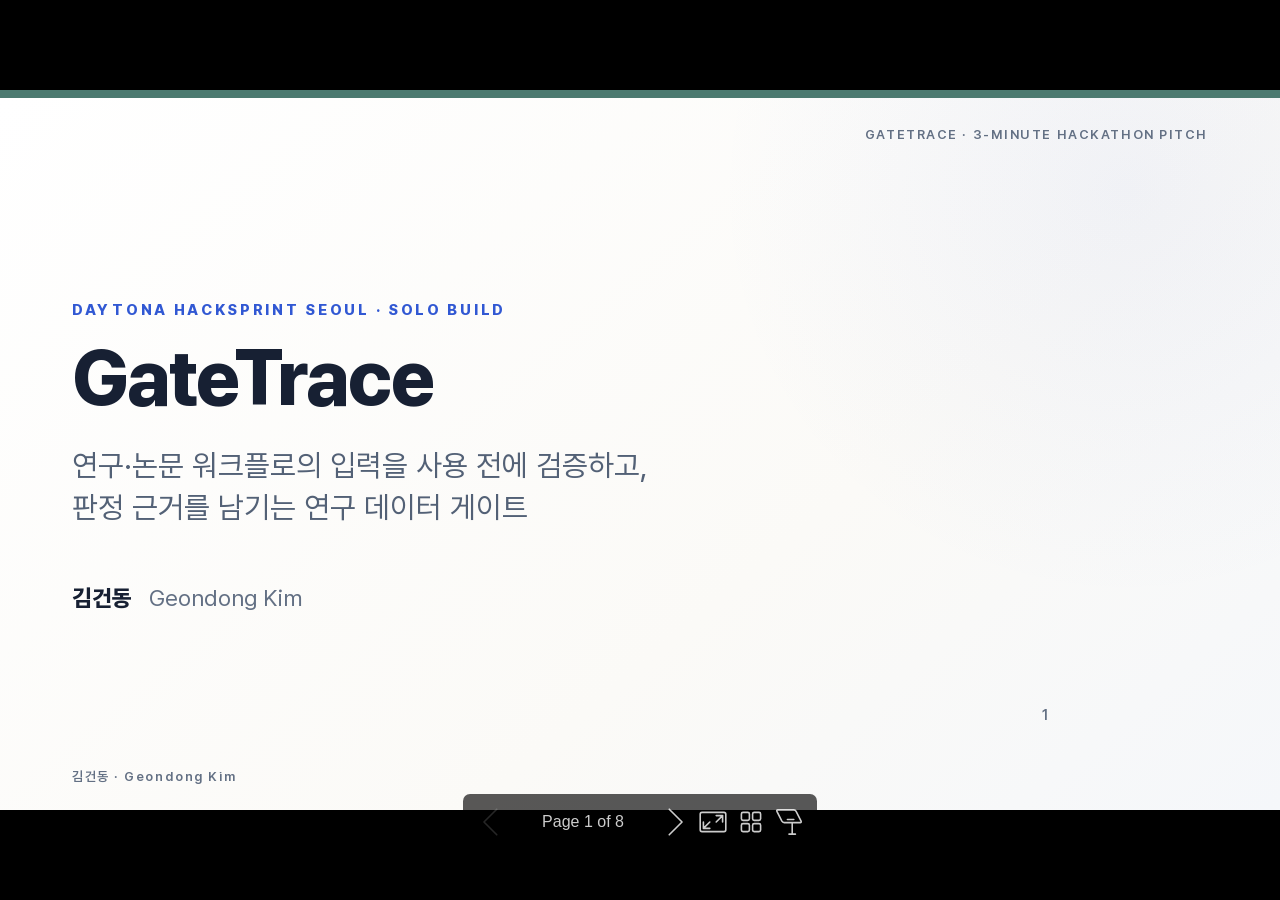
==== presentation/output/GateTrace_3min_Pitch.html @ 2973f939 "feat: finalize GateTrace demo and production deployment" ====
<!DOCTYPE html><html lang="C"><head><title>GateTrace · 3-Minute Hackathon Pitch</title><meta property="og:title" content="GateTrace · 3-Minute Hackathon Pitch"><meta name="description" content="연구·논문 개발에 사용할 입력과 데이터의 검증 근거를 추적하며, 센서 CSV 구현 사례를 시연하는 GateTrace 해커톤 발표 자료"><meta property="og:description" content="연구·논문 개발에 사용할 입력과 데이터의 검증 근거를 추적하며, 센서 CSV 구현 사례를 시연하는 GateTrace 해커톤 발표 자료"><meta charset="UTF-8"><meta name="viewport" content="width=device-width,height=device-height,initial-scale=1.0"><meta name="apple-mobile-web-app-capable" content="yes"><meta http-equiv="X-UA-Compatible" content="ie=edge"><meta property="og:type" content="website"><meta name="twitter:card" content="summary"><style>@media screen{body[data-bespoke-view=""] .bespoke-marp-parent>.bespoke-marp-osc>button,body[data-bespoke-view=next] .bespoke-marp-parent>.bespoke-marp-osc>button,body[data-bespoke-view=overview] button.bespoke-marp-overview-close,body[data-bespoke-view=presenter] .bespoke-marp-presenter-container .bespoke-marp-presenter-info-container .bespoke-marp-presenter-info-page-area .bespoke-marp-presenter-info-page,body[data-bespoke-view=presenter] .bespoke-marp-presenter-container .bespoke-marp-presenter-info-container button,body[data-bespoke-view=presenter] .bespoke-marp-presenter-container .bespoke-marp-presenter-note-container button{appearance:none;background-color:initial;border:0;color:inherit;cursor:pointer;font-size:inherit;opacity:.8;outline:none;padding:0;transition:opacity .2s linear;-webkit-tap-highlight-color:transparent}body[data-bespoke-view=""] .bespoke-marp-parent>.bespoke-marp-osc>button:disabled,body[data-bespoke-view=next] .bespoke-marp-parent>.bespoke-marp-osc>button:disabled,body[data-bespoke-view=overview] button.bespoke-marp-overview-close:disabled,body[data-bespoke-view=presenter] .bespoke-marp-presenter-container .bespoke-marp-presenter-info-container .bespoke-marp-presenter-info-page-area .bespoke-marp-presenter-info-page:disabled,body[data-bespoke-view=presenter] .bespoke-marp-presenter-container .bespoke-marp-presenter-info-container button:disabled,body[data-bespoke-view=presenter] .bespoke-marp-presenter-container .bespoke-marp-presenter-note-container button:disabled{cursor:not-allowed;opacity:.15!important}body[data-bespoke-view=""] .bespoke-marp-parent>.bespoke-marp-osc>button:hover,body[data-bespoke-view=next] .bespoke-marp-parent>.bespoke-marp-osc>button:hover,body[data-bespoke-view=overview] button.bespoke-marp-overview-close:hover,body[data-bespoke-view=presenter] .bespoke-marp-presenter-container .bespoke-marp-presenter-info-container .bespoke-marp-presenter-info-page-area .bespoke-marp-presenter-info-page:hover,body[data-bespoke-view=presenter] .bespoke-marp-presenter-container .bespoke-marp-presenter-info-container button:hover,body[data-bespoke-view=presenter] .bespoke-marp-presenter-container .bespoke-marp-presenter-note-container button:hover{opacity:1}body[data-bespoke-view=""] .bespoke-marp-parent>.bespoke-marp-osc>button:hover:active,body[data-bespoke-view=next] .bespoke-marp-parent>.bespoke-marp-osc>button:hover:active,body[data-bespoke-view=overview] button.bespoke-marp-overview-close:hover:active,body[data-bespoke-view=presenter] .bespoke-marp-presenter-container .bespoke-marp-presenter-info-container .bespoke-marp-presenter-info-page-area .bespoke-marp-presenter-info-page:hover:active,body[data-bespoke-view=presenter] .bespoke-marp-presenter-container .bespoke-marp-presenter-info-container button:hover:active,body[data-bespoke-view=presenter] .bespoke-marp-presenter-container .bespoke-marp-presenter-note-container button:hover:active{opacity:.6}body[data-bespoke-view=""] .bespoke-marp-parent>.bespoke-marp-osc>button:hover:not(:disabled),body[data-bespoke-view=next] .bespoke-marp-parent>.bespoke-marp-osc>button:hover:not(:disabled),body[data-bespoke-view=overview] button.bespoke-marp-overview-close:hover:not(:disabled),body[data-bespoke-view=presenter] .bespoke-marp-presenter-container .bespoke-marp-presenter-info-container .bespoke-marp-presenter-info-page-area .bespoke-marp-presenter-info-page:hover:not(:disabled),body[data-bespoke-view=presenter] .bespoke-marp-presenter-container .bespoke-marp-presenter-info-container button:hover:not(:disabled),body[data-bespoke-view=presenter] .bespoke-marp-presenter-container .bespoke-marp-presenter-note-container button:hover:not(:disabled){transition:none}body[data-bespoke-view=""] .bespoke-marp-parent>.bespoke-marp-osc>button[data-bespoke-marp-osc=prev],body[data-bespoke-view=next] .bespoke-marp-parent>.bespoke-marp-osc>button[data-bespoke-marp-osc=prev],body[data-bespoke-view=presenter] .bespoke-marp-presenter-container .bespoke-marp-presenter-info-container button.bespoke-marp-presenter-info-page-prev{background:#0000 url("[data-uri]") no-repeat 50%;background-size:contain;overflow:hidden;text-indent:100%;white-space:nowrap}body[data-bespoke-view=""] .bespoke-marp-parent>.bespoke-marp-osc>button[data-bespoke-marp-osc=next],body[data-bespoke-view=next] .bespoke-marp-parent>.bespoke-marp-osc>button[data-bespoke-marp-osc=next],body[data-bespoke-view=presenter] .bespoke-marp-presenter-container .bespoke-marp-presenter-info-container button.bespoke-marp-presenter-info-page-next{background:#0000 url("[data-uri]") no-repeat 50%;background-size:contain;overflow:hidden;text-indent:100%;white-space:nowrap}:is(body[data-bespoke-view=""],body[data-bespoke-view=next]) .bespoke-marp-parent>.bespoke-marp-osc>button[data-bespoke-marp-osc=fullscreen]{background:#0000 url("[data-uri]") no-repeat 50%;background-size:contain;overflow:hidden;text-indent:100%;white-space:nowrap}:is(body[data-bespoke-view=""],body[data-bespoke-view=next]) .bespoke-marp-parent>.bespoke-marp-osc>button.exit[data-bespoke-marp-osc=fullscreen]{background-image:url("[data-uri]")}:is(body[data-bespoke-view=""],body[data-bespoke-view=next]) .bespoke-marp-parent>.bespoke-marp-osc>button[data-bespoke-marp-osc=presenter]{background:#0000 url("[data-uri]") no-repeat 50%;background-size:contain;overflow:hidden;text-indent:100%;white-space:nowrap}body[data-bespoke-view=overview] button.bespoke-marp-overview-close,body[data-bespoke-view=presenter] .bespoke-marp-presenter-container .bespoke-marp-presenter-note-container button.bespoke-marp-presenter-note-bigger{background:#0000 url("[data-uri]") no-repeat 50%;background-size:contain;overflow:hidden;text-indent:100%;white-space:nowrap}body[data-bespoke-view=presenter] .bespoke-marp-presenter-container .bespoke-marp-presenter-note-container button.bespoke-marp-presenter-note-smaller{background:#0000 url("[data-uri]") no-repeat 50%;background-size:contain;overflow:hidden;text-indent:100%;white-space:nowrap}:is(body[data-bespoke-view=""],body[data-bespoke-view=next]) .bespoke-marp-parent>.bespoke-marp-osc>button[data-bespoke-marp-osc=overview]{background:#0000 url("[data-uri]") no-repeat 50%;background-size:contain;overflow:hidden;text-indent:100%;white-space:nowrap}}@keyframes __bespoke_marp_transition_reduced_outgoing__{0%{opacity:1}to{opacity:0}}@keyframes __bespoke_marp_transition_reduced_incoming__{0%{mix-blend-mode:plus-lighter;opacity:0}to{mix-blend-mode:plus-lighter;opacity:1}}.bespoke-marp-note,.bespoke-marp-osc,.bespoke-progress-parent{display:none;transition:none}@media screen{::view-transition-group(*){animation-duration:var(--marp-bespoke-transition-animation-duration,.5s);animation-timing-function:ease}::view-transition-new(*),::view-transition-old(*){animation-delay:0s;animation-direction:var(--marp-bespoke-transition-animation-direction,normal);animation-duration:var(--marp-bespoke-transition-animation-duration,.5s);animation-fill-mode:both;animation-name:var(--marp-bespoke-transition-animation-name,var(--marp-bespoke-transition-animation-name-fallback,__bespoke_marp_transition_no_animation__));mix-blend-mode:normal}::view-transition-old(*){--marp-bespoke-transition-animation-name-fallback:__bespoke_marp_transition_reduced_outgoing__;animation-timing-function:ease}::view-transition-new(*){--marp-bespoke-transition-animation-name-fallback:__bespoke_marp_transition_reduced_incoming__;animation-timing-function:ease}::view-transition-new(root),::view-transition-old(root){animation-timing-function:linear}::view-transition-new(__bespoke_marp_transition_osc__),::view-transition-old(__bespoke_marp_transition_osc__){animation-duration:0s!important;animation-name:__bespoke_marp_transition_osc__!important}::view-transition-new(__bespoke_marp_transition_osc__){opacity:0!important}.bespoke-marp-transition-warming-up::view-transition-group(*),.bespoke-marp-transition-warming-up::view-transition-new(*),.bespoke-marp-transition-warming-up::view-transition-old(*){animation-play-state:paused!important}body,html{height:100%;margin:0}body{background:#000;overflow:hidden}svg.bespoke-marp-slide{content-visibility:hidden;interactivity:inert;opacity:0;pointer-events:none;z-index:-1}svg.bespoke-marp-slide:not(.bespoke-marp-active) *{view-transition-name:none!important}svg.bespoke-marp-slide.bespoke-marp-active{content-visibility:visible;interactivity:auto;opacity:1;pointer-events:auto;z-index:0}svg.bespoke-marp-slide.bespoke-marp-active.bespoke-marp-active-ready *{animation-name:__bespoke_marp__!important}@supports not (content-visibility:hidden){svg.bespoke-marp-slide[data-bespoke-marp-load=hideable]{display:none}svg.bespoke-marp-slide[data-bespoke-marp-load=hideable].bespoke-marp-active{display:block}}}@media screen and (prefers-reduced-motion:reduce){svg.bespoke-marp-slide *{view-transition-name:none!important}}@media screen{[data-bespoke-marp-fragment=inactive]{visibility:hidden}:is(body[data-bespoke-view=""],body[data-bespoke-view=next]) .bespoke-marp-parent{inset:0;position:absolute}:is(body[data-bespoke-view=""],body[data-bespoke-view=next]) .bespoke-marp-parent>.bespoke-marp-osc{background:#000000a6;border-radius:7px;bottom:50px;color:#fff;contain:paint;display:block;font-family:Helvetica,Arial,sans-serif;font-size:16px;left:50%;line-height:0;opacity:1;padding:12px;position:absolute;touch-action:manipulation;transform:translateX(-50%);transition:opacity .2s linear;-webkit-user-select:none;user-select:none;view-transition-name:__bespoke_marp_transition_osc__;white-space:nowrap;will-change:transform;z-index:1}:is(body[data-bespoke-view=""],body[data-bespoke-view=next]) .bespoke-marp-parent>.bespoke-marp-osc>:where(*){margin-left:6px}:is(body[data-bespoke-view=""],body[data-bespoke-view=next]) .bespoke-marp-parent>.bespoke-marp-osc>:where(*):where(:first-child){margin-left:0}:is(body[data-bespoke-view=""],body[data-bespoke-view=next]) .bespoke-marp-parent>.bespoke-marp-osc>span{opacity:.8}:is(body[data-bespoke-view=""],body[data-bespoke-view=next]) .bespoke-marp-parent>.bespoke-marp-osc>span[data-bespoke-marp-osc=page]{display:inline-block;min-width:140px;text-align:center}:is(body[data-bespoke-view=""],body[data-bespoke-view=next]) .bespoke-marp-parent>.bespoke-marp-osc>button[data-bespoke-marp-osc=fullscreen],:is(body[data-bespoke-view=""],body[data-bespoke-view=next]) .bespoke-marp-parent>.bespoke-marp-osc>button[data-bespoke-marp-osc=next],:is(body[data-bespoke-view=""],body[data-bespoke-view=next]) .bespoke-marp-parent>.bespoke-marp-osc>button[data-bespoke-marp-osc=overview],:is(body[data-bespoke-view=""],body[data-bespoke-view=next]) .bespoke-marp-parent>.bespoke-marp-osc>button[data-bespoke-marp-osc=presenter],:is(body[data-bespoke-view=""],body[data-bespoke-view=next]) .bespoke-marp-parent>.bespoke-marp-osc>button[data-bespoke-marp-osc=prev]{height:32px;line-height:32px;width:32px}:is(body[data-bespoke-view=""],body[data-bespoke-view=next]) .bespoke-marp-parent.bespoke-marp-inactive{cursor:none}:is(body[data-bespoke-view=""],body[data-bespoke-view=next]) .bespoke-marp-parent.bespoke-marp-inactive>.bespoke-marp-osc{opacity:0;pointer-events:none}:is(body[data-bespoke-view=""],body[data-bespoke-view=next]) svg.bespoke-marp-slide{height:100%;left:0;position:absolute;top:0;width:100%}body[data-bespoke-view=""] .bespoke-progress-parent{background:#222;display:flex;height:5px;width:100%}body[data-bespoke-view=""] .bespoke-progress-parent+:where(.bespoke-marp-parent){top:5px}body[data-bespoke-view=""] .bespoke-progress-parent .bespoke-progress-bar{background:#0288d1;flex:0 0 0;transition:flex-basis .2s cubic-bezier(0,1,1,1)}body[data-bespoke-view=next]{background:#0000}body[data-bespoke-view=presenter]{background:#161616}body[data-bespoke-view=presenter] .bespoke-marp-presenter-container{display:grid;font-family:Helvetica,Arial,sans-serif;grid-template:"current dragbar next" minmax(140px,1fr) "current dragbar note" 2fr "info    dragbar note" 3em;grid-template-columns:minmax(3px,var(--bespoke-marp-presenter-split-ratio,66%)) 0 minmax(3px,1fr);height:100%;left:0;position:absolute;top:0;width:100%}body[data-bespoke-view=presenter] .bespoke-marp-presenter-container :where(.bespoke-marp-parent){grid-area:current;overflow:hidden;position:relative}body[data-bespoke-view=presenter] .bespoke-marp-presenter-container :where(.bespoke-marp-parent) :where(svg.bespoke-marp-slide){height:calc(100% - 40px);left:20px;pointer-events:none;position:absolute;top:20px;-webkit-user-select:none;user-select:none;width:calc(100% - 40px)}body[data-bespoke-view=presenter] .bespoke-marp-presenter-container :where(.bespoke-marp-parent) :where(svg.bespoke-marp-slide).bespoke-marp-active{filter:drop-shadow(0 3px 10px rgba(0,0,0,.5))}body[data-bespoke-view=presenter] .bespoke-marp-presenter-container .bespoke-marp-presenter-dragbar-container{background:#0288d1;cursor:col-resize;grid-area:dragbar;margin-left:-3px;opacity:0;position:relative;transition:opacity .4s linear .1s;width:6px;z-index:10}body[data-bespoke-view=presenter] .bespoke-marp-presenter-container .bespoke-marp-presenter-dragbar-container:hover{opacity:1}body[data-bespoke-view=presenter] .bespoke-marp-presenter-container .bespoke-marp-presenter-dragbar-container.active{opacity:1;transition-delay:0s}body[data-bespoke-view=presenter] .bespoke-marp-presenter-container .bespoke-marp-presenter-next-container{background:#222;cursor:pointer;display:none;grid-area:next;overflow:hidden;position:relative}body[data-bespoke-view=presenter] .bespoke-marp-presenter-container .bespoke-marp-presenter-next-container.active{display:block}body[data-bespoke-view=presenter] .bespoke-marp-presenter-container .bespoke-marp-presenter-next-container iframe.bespoke-marp-presenter-next{background:#0000;border:0;display:block;filter:drop-shadow(0 3px 10px rgba(0,0,0,.5));height:calc(100% - 40px);left:20px;pointer-events:none;position:absolute;interactivity:inert;top:20px;-webkit-user-select:none;user-select:none;width:calc(100% - 40px)}body[data-bespoke-view=presenter] .bespoke-marp-presenter-container .bespoke-marp-presenter-note-container{background:#222;color:#eee;grid-area:note;position:relative;z-index:1}body[data-bespoke-view=presenter] .bespoke-marp-presenter-container .bespoke-marp-presenter-note-container button{height:1.5em;line-height:1.5em;width:1.5em}body[data-bespoke-view=presenter] .bespoke-marp-presenter-container .bespoke-marp-presenter-note-container .bespoke-marp-presenter-note-wrapper{display:block;inset:0;position:absolute}body[data-bespoke-view=presenter] .bespoke-marp-presenter-container .bespoke-marp-presenter-note-container .bespoke-marp-presenter-note-buttons{background:#000000a6;border-radius:4px;bottom:0;display:flex;gap:4px;margin:12px;opacity:0;padding:6px;pointer-events:none;position:absolute;right:0;transition:opacity .2s linear}body[data-bespoke-view=presenter] .bespoke-marp-presenter-container .bespoke-marp-presenter-note-container .bespoke-marp-presenter-note-buttons:focus-within,body[data-bespoke-view=presenter] .bespoke-marp-presenter-container .bespoke-marp-presenter-note-container .bespoke-marp-presenter-note-wrapper:focus-within+.bespoke-marp-presenter-note-buttons,body[data-bespoke-view=presenter] .bespoke-marp-presenter-container .bespoke-marp-presenter-note-container:hover .bespoke-marp-presenter-note-buttons{opacity:1;pointer-events:auto}body[data-bespoke-view=presenter] .bespoke-marp-presenter-container .bespoke-marp-presenter-note-container .bespoke-marp-note{box-sizing:border-box;font-size:calc(1.1em*var(--bespoke-marp-note-font-scale, 1));height:calc(100% - 40px);margin:20px;overflow:auto;padding-right:3px;white-space:pre-wrap;width:calc(100% - 40px);word-wrap:break-word;scrollbar-color:#eeeeee80 #0000;scrollbar-width:thin}body[data-bespoke-view=presenter] .bespoke-marp-presenter-container .bespoke-marp-presenter-note-container .bespoke-marp-note::-webkit-scrollbar{width:6px}body[data-bespoke-view=presenter] .bespoke-marp-presenter-container .bespoke-marp-presenter-note-container .bespoke-marp-note::-webkit-scrollbar-track{background:#0000}body[data-bespoke-view=presenter] .bespoke-marp-presenter-container .bespoke-marp-presenter-note-container .bespoke-marp-note::-webkit-scrollbar-thumb{background:#eeeeee80;border-radius:6px}body[data-bespoke-view=presenter] .bespoke-marp-presenter-container .bespoke-marp-presenter-note-container .bespoke-marp-note:empty{pointer-events:none}body[data-bespoke-view=presenter] .bespoke-marp-presenter-container .bespoke-marp-presenter-note-container .bespoke-marp-note.active{display:block}body[data-bespoke-view=presenter] .bespoke-marp-presenter-container .bespoke-marp-presenter-note-container .bespoke-marp-note p:first-child{margin-top:0}body[data-bespoke-view=presenter] .bespoke-marp-presenter-container .bespoke-marp-presenter-note-container .bespoke-marp-note p:last-child{margin-bottom:0}body[data-bespoke-view=presenter] .bespoke-marp-presenter-container .bespoke-marp-presenter-info-container{align-items:center;box-sizing:border-box;color:#eee;display:flex;flex-wrap:nowrap;grid-area:info;justify-content:center;overflow:hidden;padding:0 10px}body[data-bespoke-view=presenter] .bespoke-marp-presenter-container .bespoke-marp-presenter-info-container :is(.bespoke-marp-presenter-info-page-area,.bespoke-marp-presenter-info-time,.bespoke-marp-presenter-info-timer){box-sizing:border-box;display:block;padding:0 10px;white-space:nowrap;width:100%}body[data-bespoke-view=presenter] .bespoke-marp-presenter-container .bespoke-marp-presenter-info-container button{height:1.5em;line-height:1.5em;width:1.5em}body[data-bespoke-view=presenter] .bespoke-marp-presenter-container .bespoke-marp-presenter-info-container .bespoke-marp-presenter-info-page-area{order:2;text-align:center}body[data-bespoke-view=presenter] .bespoke-marp-presenter-container .bespoke-marp-presenter-info-container .bespoke-marp-presenter-info-page-area .bespoke-marp-presenter-info-page{display:inline-block;min-width:120px;text-align:center}body[data-bespoke-view=presenter] .bespoke-marp-presenter-container .bespoke-marp-presenter-info-container .bespoke-marp-presenter-info-time{color:#999;order:1;text-align:left}body[data-bespoke-view=presenter] .bespoke-marp-presenter-container .bespoke-marp-presenter-info-container .bespoke-marp-presenter-info-timer{color:#999;order:3;text-align:right}body[data-bespoke-view=presenter] .bespoke-marp-presenter-container .bespoke-marp-presenter-info-container .bespoke-marp-presenter-info-timer:hover{cursor:pointer}body[data-bespoke-view=overview]{background:#161616;overflow:auto}body[data-bespoke-view=overview] [data-bespoke-marp-fragment=inactive]{visibility:visible}body[data-bespoke-view=overview] .bespoke-marp-overview-header{backdrop-filter:blur(4px);background:#222222d9;box-shadow:0 3px 10px #00000080;box-sizing:border-box;display:flex;height:48px;inset:0 0 auto;justify-content:flex-end;padding:10px;position:fixed;z-index:1}body[data-bespoke-view=overview] button.bespoke-marp-overview-close{height:28px;line-height:28px;transform:rotate(45deg);width:28px}body[data-bespoke-view=overview] .bespoke-marp-parent{display:grid;gap:40px;grid-template-columns:repeat(auto-fit,minmax(0,240px));justify-content:space-around;padding:30px}body[data-bespoke-view=overview] .bespoke-marp-parent svg.bespoke-marp-slide{--bov-selected:#0000;--bov-focus:#161616;--bov-focus-outline:#0000;background-image:conic-gradient(#161616 0 0),conic-gradient(var(--bov-focus) 0 0),conic-gradient(var(--bov-focus-outline) 0 0),conic-gradient(var(--bov-selected) 0 0);background-position:5px 5px,3px 3px,2px 2px,0 0;background-repeat:no-repeat;background-size:calc(100% - 10px) calc(100% - 10px),calc(100% - 6px) calc(100% - 6px),calc(100% - 4px) calc(100% - 4px),100% 100%;content-visibility:visible;cursor:pointer;filter:drop-shadow(0 3px 10px rgba(0,0,0,.5));margin:-6px;padding:6px;interactivity:auto;opacity:1;outline:0;pointer-events:auto;scroll-margin-block:30px;width:100%;z-index:0}body[data-bespoke-view=overview] .bespoke-marp-parent svg.bespoke-marp-slide *,body[data-bespoke-view=overview] .bespoke-marp-parent svg.bespoke-marp-slide.bespoke-marp-active *{pointer-events:none;interactivity:inert}body[data-bespoke-view=overview] .bespoke-marp-parent :is(svg.bespoke-marp-slide:active,svg.bespoke-marp-slide:focus-visible,svg.bespoke-marp-slide:hover){--bov-focus-outline:#161616}body[data-bespoke-view=overview] .bespoke-marp-parent svg.bespoke-marp-slide:focus-visible,body[data-bespoke-view=overview] .bespoke-marp-parent svg.bespoke-marp-slide:hover{--bov-focus:#999}body[data-bespoke-view=overview] .bespoke-marp-parent svg.bespoke-marp-slide:active{--bov-focus:#eee}body[data-bespoke-view=overview] .bespoke-marp-parent svg.bespoke-marp-slide.bespoke-marp-active{--bov-selected:#0288d1}body[data-bespoke-view=overview]:has(.bespoke-marp-overview-header) .bespoke-marp-parent{padding-top:78px}body[data-bespoke-view=overview]:has(.bespoke-marp-overview-header) .bespoke-marp-parent svg.bespoke-marp-slide{scroll-margin-top:78px}.bespoke-marp-overview{background:#000000a6;inset:0;opacity:0;pointer-events:none;position:fixed;transition:opacity .1s ease;z-index:10}.bespoke-marp-overview iframe{background:#222;border:0;display:block;height:100%;left:0;position:absolute;top:0;width:100%}.bespoke-marp-overview[data-open="1"]{opacity:1;pointer-events:auto}}@media print{.bespoke-marp-overview,.bespoke-marp-presenter-info-container,.bespoke-marp-presenter-next-container,.bespoke-marp-presenter-note-container{display:none}}</style><style>div#\:\$p > svg > foreignObject > section{width:1280px;height:720px;box-sizing:border-box;overflow:hidden;position:relative;scroll-snap-align:center center;-webkit-text-size-adjust:100%;text-size-adjust:100%}div#\:\$p > svg > foreignObject > section::after{bottom:0;content:attr(data-marpit-pagination);padding:inherit;pointer-events:none;position:absolute;right:0}div#\:\$p > svg > foreignObject > section:not([data-marpit-pagination])::after{display:none}div#\:\$p > svg > foreignObject > section :where(:is(h1, marp-h1)){font-size:2em;margin-block:0.67em}div#\:\$p > svg > foreignObject > section section:where(:is(h1, marp-h1)){--marpit-root-font-size: 2em}div#\:\$p > svg > foreignObject > section video::-webkit-media-controls{will-change:transform}@page {size:1280px 720px;margin:0}@media print{html, body{background-color:#fff;margin:0;page-break-inside:avoid;break-inside:avoid-page}div#\:\$p > svg > foreignObject > section{page-break-before:always;break-before:page}div#\:\$p > svg > foreignObject > section, div#\:\$p > svg > foreignObject > section *{-webkit-print-color-adjust:exact!important;animation-delay:0s!important;animation-duration:0s!important;color-adjust:exact!important;print-color-adjust:exact!important;transition:none!important}div#\:\$p > svg[data-marpit-svg]{display:block;height:100vh;width:100vw}}div#\:\$p > svg > foreignObject > :where(section){container-type:size}div#\:\$p > svg > foreignObject > section img[data-marp-twemoji]{background:transparent;height:1em;margin:0 .05em 0 .1em;vertical-align:-.1em;width:1em}@font-face {font-family:'Pretendard';src:url('./fonts/Pretendard-Regular.woff2') format('woff2');font-weight:400;font-style:normal}@font-face {font-family:'Pretendard';src:url('./fonts/Pretendard-SemiBold.woff2') format('woff2');font-weight:600;font-style:normal}@font-face {font-family:'Pretendard';src:url('./fonts/Pretendard-ExtraBold.woff2') format('woff2');font-weight:800;font-style:normal}div#\:\$p > svg > foreignObject > :where(section):not([\20 root]){--bg: #fbfaf7;--bg-soft: #f2f5f8;--ink: #172033;--muted: #637084;--line: #d7dde5;--cyan: #3158d3;--violet: #4c7a70;--orange: #b85c35;}div#\:\$p > svg > foreignObject > section{width:1280px;height:720px;box-sizing:border-box;padding:68px 72px 62px;overflow:hidden;position:relative;background:radial-gradient(circle at 88% 13%, rgba(49, 88, 211, 0.055), transparent 32%), linear-gradient(140deg, #ffffff 0%, #fbfaf7 62%, #f5f7fa 100%);color:var(--ink);font-family:Pretendard, 'Apple SD Gothic Neo', 'Noto Sans KR', 'Malgun Gothic', sans-serif;font-size:25px;line-height:1.4;word-break:keep-all;overflow-wrap:break-word;border-top:8px solid var(--cyan);display:flex;flex-direction:column}div#\:\$p > svg > foreignObject > section{--marpit-root-font-size: 25px}div#\:\$p > svg > foreignObject > section header, div#\:\$p > svg > foreignObject > section footer{position:absolute;color:var(--muted);font-size:13px;font-weight:600;letter-spacing:0.12em}div#\:\$p > svg > foreignObject > section header{top:28px;right:72px}div#\:\$p > svg > foreignObject > section footer{bottom:24px;left:72px}div#\:\$p > svg > foreignObject > section::after{content:attr(data-marpit-pagination);position:absolute;right:72px;bottom:22px;color:var(--muted);font-size:14px;font-weight:600}div#\:\$p > svg > foreignObject > section::after{--marpit-root-font-size: 14px}div#\:\$p > svg > foreignObject > section :is(h1, marp-h1){margin:0 0 30px;max-width:1080px;color:var(--ink);font-size:54px;font-weight:800;line-height:1.14;letter-spacing:-0.035em}div#\:\$p > svg > foreignObject > section :is(h2, marp-h2){margin:0 0 8px;color:var(--ink);font-size:27px;line-height:1.2}div#\:\$p > svg > foreignObject > section p{margin:0}div#\:\$p > svg > foreignObject > section .eyebrow{margin:0 0 17px;color:var(--cyan);font-size:15px;font-weight:800;letter-spacing:0.18em}div#\:\$p > svg > foreignObject > section section.eyebrow{--marpit-root-font-size: 15px}div#\:\$p > svg > foreignObject > section .takeaway{margin-top:30px;padding-left:20px;border-left:5px solid var(--cyan);color:var(--ink);font-size:29px;font-weight:600}div#\:\$p > svg > foreignObject > section section.takeaway{--marpit-root-font-size: 29px}div#\:\$p > svg > foreignObject > section.cover{justify-content:center;padding-right:160px;border-top-color:var(--violet)}div#\:\$p > svg > foreignObject > section.cover :is(h1, marp-h1){margin-bottom:26px;font-size:78px;line-height:1.02}div#\:\$p > svg > foreignObject > section.cover .lead{max-width:940px;color:#536176;font-size:30px;line-height:1.4}div#\:\$p > svg > foreignObject > section.cover div#\:\$p > svg > foreignObject > section section.lead{--marpit-root-font-size: 30px}div#\:\$p > svg > foreignObject > section .author{margin-top:54px;font-size:23px;font-weight:800}div#\:\$p > svg > foreignObject > section section.author{--marpit-root-font-size: 23px}div#\:\$p > svg > foreignObject > section .author :is(span, marp-span){margin-left:12px;color:var(--muted);font-weight:400}div#\:\$p > svg > foreignObject > section.problem :is(h1, marp-h1){max-width:1010px}div#\:\$p > svg > foreignObject > section .problem-grid{display:grid;grid-template-columns:1.7fr 0.9fr;gap:56px;align-items:end;margin-top:28px}div#\:\$p > svg > foreignObject > section .problem-statement{position:relative;min-height:185px;padding:20px 0 0 48px;border-top:2px solid var(--line);color:#354156;font-size:31px;line-height:1.45}div#\:\$p > svg > foreignObject > section section.problem-statement{--marpit-root-font-size: 31px}div#\:\$p > svg > foreignObject > section .problem-detail{margin-top:18px;color:var(--muted);font-size:19px;line-height:1.45}div#\:\$p > svg > foreignObject > section section.problem-detail{--marpit-root-font-size: 19px}div#\:\$p > svg > foreignObject > section .quote-mark{position:absolute;top:4px;left:0;color:var(--violet);font-size:64px;font-weight:800;line-height:1}div#\:\$p > svg > foreignObject > section section.quote-mark{--marpit-root-font-size: 64px}div#\:\$p > svg > foreignObject > section .proof-block{padding:22px 0 18px;border-top:6px solid var(--orange);border-bottom:1px solid var(--line)}div#\:\$p > svg > foreignObject > section .proof-label{color:var(--orange);font-size:14px;font-weight:800;letter-spacing:0.16em}div#\:\$p > svg > foreignObject > section section.proof-label{--marpit-root-font-size: 14px}div#\:\$p > svg > foreignObject > section .proof-value{margin:14px 0 8px;font-size:37px;font-weight:800}div#\:\$p > svg > foreignObject > section section.proof-value{--marpit-root-font-size: 37px}div#\:\$p > svg > foreignObject > section .proof-source{color:var(--muted);font-size:18px}div#\:\$p > svg > foreignObject > section section.proof-source{--marpit-root-font-size: 18px}div#\:\$p > svg > foreignObject > section .flow-strip{display:grid;grid-template-columns:repeat(4, 1fr);gap:0;margin-top:46px;border-top:1px solid var(--line);border-bottom:1px solid var(--line)}div#\:\$p > svg > foreignObject > section .flow-strip > div{min-height:178px;padding:24px 24px 20px;border-right:1px solid var(--line)}div#\:\$p > svg > foreignObject > section .flow-strip > div:first-child{border-left:1px solid var(--line)}div#\:\$p > svg > foreignObject > section .flow-strip b{display:block;margin-bottom:18px;color:var(--cyan);font-size:16px}div#\:\$p > svg > foreignObject > section .flow-strip strong, div#\:\$p > svg > foreignObject > section .flow-strip :is(span, marp-span){display:block}div#\:\$p > svg > foreignObject > section .flow-strip strong{margin-bottom:10px;font-size:25px}div#\:\$p > svg > foreignObject > section .flow-strip :is(span, marp-span){color:var(--muted);font-size:19px}div#\:\$p > svg > foreignObject > section .demo-grid{display:grid;grid-template-columns:1.8fr 0.75fr;gap:42px;min-height:430px}div#\:\$p > svg > foreignObject > section .media-slot{display:flex;flex-direction:column;align-items:center;justify-content:center;min-height:405px;border:2px dashed #aeb8c6;background:rgba(49, 88, 211, 0.025);color:var(--muted);text-align:center}div#\:\$p > svg > foreignObject > section .media-slot p{margin-bottom:12px;color:var(--ink);font-size:25px;font-weight:800;letter-spacing:0.1em}div#\:\$p > svg > foreignObject > section .media-slot :is(span, marp-span){font-size:18px}div#\:\$p > svg > foreignObject > section .media-slot img{display:block;width:100%;height:100%;object-fit:cover;object-position:top}div#\:\$p > svg > foreignObject > section .demo-script{padding-top:8px}div#\:\$p > svg > foreignObject > section .demo-script p:not(.demo-index){margin-bottom:24px;color:var(--muted);font-size:19px}div#\:\$p > svg > foreignObject > section .demo-index{margin:0 0 8px;color:var(--cyan);font-size:16px;font-weight:800}div#\:\$p > svg > foreignObject > section section.demo-index{--marpit-root-font-size: 16px}div#\:\$p > svg > foreignObject > section.integration table{width:100%;margin-top:40px;border-collapse:collapse;font-size:22px}div#\:\$p > svg > foreignObject > section.integration th{padding:15px 18px;border-bottom:3px solid var(--cyan);color:var(--cyan);text-align:left;font-size:15px;letter-spacing:0.08em}div#\:\$p > svg > foreignObject > section.integration td{padding:22px 18px;border-bottom:1px solid var(--line)}div#\:\$p > svg > foreignObject > section.integration code{color:var(--orange);background:transparent;font-family:'SFMono-Regular', Consolas, monospace;font-size:18px}div#\:\$p > svg > foreignObject > section .integration-note{margin-top:28px;color:#45536a;font-size:21px}div#\:\$p > svg > foreignObject > section section.integration-note{--marpit-root-font-size: 21px}div#\:\$p > svg > foreignObject > section .integration-note strong{margin-right:12px;color:var(--violet)}div#\:\$p > svg > foreignObject > section .architecture-line{display:grid;grid-template-columns:1fr 32px 1fr 32px 1fr 32px 1fr 32px 1fr;align-items:center;margin-top:68px}div#\:\$p > svg > foreignObject > section .architecture-line > div{min-height:124px;padding:22px 20px;border-top:4px solid #aeb8c6;border-bottom:1px solid var(--line)}div#\:\$p > svg > foreignObject > section .architecture-line > div.accent-node{border-top-color:var(--violet);background:rgba(76, 122, 112, 0.08)}div#\:\$p > svg > foreignObject > section .architecture-line small, div#\:\$p > svg > foreignObject > section .architecture-line strong{display:block}div#\:\$p > svg > foreignObject > section .architecture-line small{margin-bottom:14px;color:var(--muted);font-size:13px;font-weight:800;letter-spacing:0.15em}div#\:\$p > svg > foreignObject > section .architecture-line strong{font-size:21px}div#\:\$p > svg > foreignObject > section .architecture-line i{color:var(--violet);font-style:normal;font-size:17px;font-weight:800;text-align:center}div#\:\$p > svg > foreignObject > section .architecture-proof{display:grid;grid-template-columns:1fr 1fr;gap:42px;margin-top:44px;color:var(--muted);font-size:19px}div#\:\$p > svg > foreignObject > section section.architecture-proof{--marpit-root-font-size: 19px}div#\:\$p > svg > foreignObject > section .architecture-proof p{padding-top:14px;border-top:1px solid var(--line)}div#\:\$p > svg > foreignObject > section .architecture-proof b{display:block;margin-bottom:8px;color:var(--ink)}div#\:\$p > svg > foreignObject > section .result-lines{margin-top:30px}div#\:\$p > svg > foreignObject > section .result-lines > div{display:grid;grid-template-columns:230px 1fr;align-items:baseline;padding:18px 0;border-bottom:1px solid var(--line)}div#\:\$p > svg > foreignObject > section .result-lines :is(span, marp-span){color:var(--cyan);font-size:14px;font-weight:800;letter-spacing:0.13em}div#\:\$p > svg > foreignObject > section .result-lines strong{font-size:25px}div#\:\$p > svg > foreignObject > section .result-lines strong small{margin-left:10px;color:var(--muted);font-size:16px;font-weight:400}div#\:\$p > svg > foreignObject > section .source-note{margin-top:22px;color:var(--muted);font-size:17px}div#\:\$p > svg > foreignObject > section section.source-note{--marpit-root-font-size: 17px}div#\:\$p > svg > foreignObject > section.impact{border-top-color:var(--violet)}div#\:\$p > svg > foreignObject > section.impact :is(h1, marp-h1){margin-bottom:34px;font-size:58px}div#\:\$p > svg > foreignObject > section .impact-grid{display:grid;grid-template-columns:repeat(3, 1fr);border-top:1px solid var(--line);border-bottom:1px solid var(--line)}div#\:\$p > svg > foreignObject > section .impact-grid > div{min-height:170px;padding:24px 26px;border-right:1px solid var(--line)}div#\:\$p > svg > foreignObject > section .impact-grid > div:first-child{border-left:1px solid var(--line)}div#\:\$p > svg > foreignObject > section .impact-grid b, div#\:\$p > svg > foreignObject > section .impact-grid strong, div#\:\$p > svg > foreignObject > section .impact-grid :is(span, marp-span){display:block}div#\:\$p > svg > foreignObject > section .impact-grid b{margin-bottom:18px;color:var(--cyan);font-size:15px}div#\:\$p > svg > foreignObject > section .impact-grid strong{margin-bottom:12px;font-size:25px}div#\:\$p > svg > foreignObject > section .impact-grid :is(span, marp-span){color:var(--muted);font-size:19px}div#\:\$p > svg > foreignObject > section .impact-roadmap{margin-top:30px;color:#45536a;font-size:20px}div#\:\$p > svg > foreignObject > section section.impact-roadmap{--marpit-root-font-size: 20px}div#\:\$p > svg > foreignObject > section .impact-roadmap strong{display:block;margin-bottom:8px;color:var(--violet);font-size:13px;font-weight:800;letter-spacing:0.14em}div#\:\$p > svg > foreignObject > section .impact-boundary{margin-top:12px;color:var(--muted);font-size:16px}div#\:\$p > svg > foreignObject > section section.impact-boundary{--marpit-root-font-size: 16px}div#\:\$p > svg > foreignObject > section.cover header, div#\:\$p > svg > foreignObject > section.impact header{color:var(--muted)}div#\:\$p > svg > foreignObject > section[data-marpit-advanced-background="background"]{columns:initial!important;display:block!important;padding:0!important}div#\:\$p > svg > foreignObject > section[data-marpit-advanced-background="background"]::before, div#\:\$p > svg > foreignObject > section[data-marpit-advanced-background="background"]::after, div#\:\$p > svg > foreignObject > section[data-marpit-advanced-background="content"]::before, div#\:\$p > svg > foreignObject > section[data-marpit-advanced-background="content"]::after{display:none!important}div#\:\$p > svg > foreignObject > section[data-marpit-advanced-background="background"] > div[data-marpit-advanced-background-container]{all:initial;display:flex;flex-direction:row;height:100%;overflow:hidden;width:100%}div#\:\$p > svg > foreignObject > section[data-marpit-advanced-background="background"] > div[data-marpit-advanced-background-container][data-marpit-advanced-background-direction="vertical"]{flex-direction:column}div#\:\$p > svg > foreignObject > section[data-marpit-advanced-background="background"][data-marpit-advanced-background-split] > div[data-marpit-advanced-background-container]{width:var(--marpit-advanced-background-split, 50%)}div#\:\$p > svg > foreignObject > section[data-marpit-advanced-background="background"][data-marpit-advanced-background-split="right"] > div[data-marpit-advanced-background-container]{margin-left:calc(100% - var(--marpit-advanced-background-split, 50%))}div#\:\$p > svg > foreignObject > section[data-marpit-advanced-background="background"] > div[data-marpit-advanced-background-container] > figure{all:initial;background-position:center;background-repeat:no-repeat;background-size:cover;flex:auto;margin:0}div#\:\$p > svg > foreignObject > section[data-marpit-advanced-background="background"] > div[data-marpit-advanced-background-container] > figure > figcaption{position:absolute;border:0;clip:rect(0, 0, 0, 0);height:1px;margin:-1px;overflow:hidden;padding:0;white-space:nowrap;width:1px}div#\:\$p > svg > foreignObject > section[data-marpit-advanced-background="content"], div#\:\$p > svg > foreignObject > section[data-marpit-advanced-background="pseudo"]{background:transparent!important}div#\:\$p > svg > foreignObject > section[data-marpit-advanced-background="pseudo"], div#\:\$p > svg[data-marpit-svg] > foreignObject[data-marpit-advanced-background="pseudo"]{pointer-events:none!important}div#\:\$p > svg > foreignObject > section[data-marpit-advanced-background-split]{width:100%;height:100%}
</style></head><body><div class="bespoke-marp-osc"><button data-bespoke-marp-osc="prev" tabindex="-1" title="Previous slide">Previous slide</button><span data-bespoke-marp-osc="page"></span><button data-bespoke-marp-osc="next" tabindex="-1" title="Next slide">Next slide</button><button data-bespoke-marp-osc="fullscreen" tabindex="-1" title="Toggle fullscreen (f)">Toggle fullscreen</button><button data-bespoke-marp-osc="overview" tabindex="-1" title="Toggle overview view (o)">Toggle overview view</button><button data-bespoke-marp-osc="presenter" tabindex="-1" title="Open presenter view (p)">Open presenter view</button></div><div id=":$p"><svg data-marpit-svg="" viewBox="0 0 1280 720"><foreignObject width="1280" height="720"><section id="1" data-paginate="true" data-header="GATETRACE · 3-MINUTE HACKATHON PITCH" data-footer="김건동 · Geondong Kim" data-class="cover" data-theme="8bs0ev35ysd1j8g0gcsqcsc71s9lcfjozzwg50e3d" lang="C" class="cover" data-marpit-pagination="1" style="--paginate:true;--header:GATETRACE · 3-MINUTE HACKATHON PITCH;--footer:김건동 · Geondong Kim;--class:cover;--theme:8bs0ev35ysd1j8g0gcsqcsc71s9lcfjozzwg50e3d;" data-marpit-pagination-total="8">
<header>GATETRACE · 3-MINUTE HACKATHON PITCH</header>
<p class="eyebrow">DAYTONA HACKSPRINT SEOUL · SOLO BUILD</p>
<h1 id="gatetrace">GateTrace</h1>
<p class="lead">연구·논문 워크플로의 입력을 사용 전에 검증하고,<br />판정 근거를 남기는 연구 데이터 게이트</p>
<p class="author">김건동 <span>Geondong Kim</span></p>
<footer>김건동 · Geondong Kim</footer>
</section>
</foreignObject></svg><svg data-marpit-svg="" viewBox="0 0 1280 720"><foreignObject width="1280" height="720"><section id="2" data-paginate="true" data-header="GATETRACE · 3-MINUTE HACKATHON PITCH" data-footer="김건동 · Geondong Kim" data-class="problem" data-theme="8bs0ev35ysd1j8g0gcsqcsc71s9lcfjozzwg50e3d" lang="C" class="problem" data-marpit-pagination="2" style="--paginate:true;--header:GATETRACE · 3-MINUTE HACKATHON PITCH;--footer:김건동 · Geondong Kim;--class:problem;--theme:8bs0ev35ysd1j8g0gcsqcsc71s9lcfjozzwg50e3d;" data-marpit-pagination-total="8">
<header>GATETRACE · 3-MINUTE HACKATHON PITCH</header>
<p class="eyebrow">01 · RESEARCH PROBLEM</p>
<h1 id="%EC%9E%85%EB%A0%A5%EC%9D%98-%EC%98%A4%EB%A5%98%EB%8A%94-%EC%97%B0%EA%B5%AC-%EA%B2%B0%EA%B3%BC%EB%A1%9C-%EC%A0%84%ED%8C%8C%EB%90%A9%EB%8B%88%EB%8B%A4">입력의 오류는 연구 결과로 전파됩니다</h1>
<div class="problem-grid">
<div class="problem-statement">
<p class="quote-mark">“</p>
<p>오염된 입력은 분석·학습의 신뢰를 흔들고,<br />근거 없는 차단은 유효한 자료를 버립니다.</p>
<p class="problem-detail">연구자는 사용 전에 무엇을 검사했고 왜 막혔는지 확인해야 합니다.</p>
</div>
<div class="proof-block">
<p class="proof-label">BEFORE USE</p>
<p class="proof-value">검증이 먼저</p>
<p class="proof-source">입력 품질과 판정 근거를 연구 결과 전에 확인</p>
</div>
</div>
<footer>김건동 · Geondong Kim</footer>
</section>
</foreignObject></svg><svg data-marpit-svg="" viewBox="0 0 1280 720"><foreignObject width="1280" height="720"><section id="3" data-paginate="true" data-header="GATETRACE · 3-MINUTE HACKATHON PITCH" data-footer="김건동 · Geondong Kim" data-class="solution" data-theme="8bs0ev35ysd1j8g0gcsqcsc71s9lcfjozzwg50e3d" lang="C" class="solution" data-marpit-pagination="3" style="--paginate:true;--header:GATETRACE · 3-MINUTE HACKATHON PITCH;--footer:김건동 · Geondong Kim;--class:solution;--theme:8bs0ev35ysd1j8g0gcsqcsc71s9lcfjozzwg50e3d;" data-marpit-pagination-total="8">
<header>GATETRACE · 3-MINUTE HACKATHON PITCH</header>
<p class="eyebrow">02 · CURRENT LIMITATION</p>
<h1 id="%ED%86%B5%EA%B3%BC--%EC%8B%A4%ED%8C%A8%EB%A7%8C%EC%9C%BC%EB%A1%9C%EB%8A%94-%EC%97%B0%EA%B5%AC%EC%97%90-%EC%93%B8-%EC%88%98-%EC%97%86%EC%8A%B5%EB%8B%88%EB%8B%A4">‘통과 / 실패’만으로는 연구에 쓸 수 없습니다</h1>
<div class="flow-strip">
<div><b>01</b><strong>검사 범위</strong><span>어떤 규칙을 적용했는지 불명확</span></div>
<div><b>02</b><strong>실행 환경</strong><span>입력과 검증 코드가 섞여 있음</span></div>
<div><b>03</b><strong>실패 이유</strong><span>게이트별 근거가 흩어져 있음</span></div>
<div><b>04</b><strong>재현 정보</strong><span>같은 실행을 추적하기 어려움</span></div>
</div>
<p class="takeaway">판정과 실행 근거가 함께 남아야 다시 검토할 수 있습니다.</p>
<footer>김건동 · Geondong Kim</footer>
</section>
</foreignObject></svg><svg data-marpit-svg="" viewBox="0 0 1280 720"><foreignObject width="1280" height="720"><section id="4" data-paginate="true" data-header="GATETRACE · 3-MINUTE HACKATHON PITCH" data-footer="김건동 · Geondong Kim" data-class="solution" data-theme="8bs0ev35ysd1j8g0gcsqcsc71s9lcfjozzwg50e3d" lang="C" class="solution" data-marpit-pagination="4" style="--paginate:true;--header:GATETRACE · 3-MINUTE HACKATHON PITCH;--footer:김건동 · Geondong Kim;--class:solution;--theme:8bs0ev35ysd1j8g0gcsqcsc71s9lcfjozzwg50e3d;" data-marpit-pagination-total="8">
<header>GATETRACE · 3-MINUTE HACKATHON PITCH</header>
<p class="eyebrow">03 · GATETRACE SOLUTION</p>
<h1 id="%EC%97%B0%EA%B5%AC%EC%9E%90%EB%8A%94-%EB%AA%A9%ED%91%9C%EC%99%80-%EC%9E%85%EB%A0%A5%EB%A7%8C-%EC%84%A0%ED%83%9D%ED%95%A9%EB%8B%88%EB%8B%A4">연구자는 목표와 입력만 선택합니다</h1>
<div class="flow-strip">
<div><b>01</b><strong>목표 입력</strong><span>검증하려는 연구 목적을 작성</span></div>
<div><b>02</b><strong>샘플 선택</strong><span>오늘 구현: 정상·오염 센서 CSV</span></div>
<div><b>03</b><strong>격리 실행</strong><span>제한 명세에 따라 Daytona에서 검사</span></div>
<div><b>04</b><strong>결과 검토</strong><span>판정 · 근거 · 실행 추적 키</span></div>
</div>
<p class="takeaway">APPROVED 또는 QUARANTINED와 그 이유를 한 화면에서 확인합니다.</p>
<footer>김건동 · Geondong Kim</footer>
</section>
</foreignObject></svg><svg data-marpit-svg="" viewBox="0 0 1280 720"><foreignObject width="1280" height="720"><section id="5" data-paginate="true" data-header="GATETRACE · 3-MINUTE HACKATHON PITCH" data-footer="김건동 · Geondong Kim" data-class="demo" data-theme="8bs0ev35ysd1j8g0gcsqcsc71s9lcfjozzwg50e3d" lang="C" class="demo" data-marpit-pagination="5" style="--paginate:true;--header:GATETRACE · 3-MINUTE HACKATHON PITCH;--footer:김건동 · Geondong Kim;--class:demo;--theme:8bs0ev35ysd1j8g0gcsqcsc71s9lcfjozzwg50e3d;" data-marpit-pagination-total="8">
<header>GATETRACE · 3-MINUTE HACKATHON PITCH</header>
<p class="eyebrow">04 · LIVE SENSOR-CSV DEMO</p>
<h1 id="%EC%98%A4%EC%97%BC-%EC%9E%85%EB%A0%A5%EC%9D%80-%EA%B7%BC%EA%B1%B0%EC%99%80-%ED%95%A8%EA%BB%98-%EA%B2%A9%EB%A6%AC%EB%90%A9%EB%8B%88%EB%8B%A4">오염 입력은 근거와 함께 격리됩니다</h1>
<div class="demo-grid">
<div class="media-slot">
<img src="../output/playwright/gatetrace-result-contaminated.png" alt="GateTrace 한영 오염 데이터 실제 Daytona 실행 결과" />
</div>
<div class="demo-script">
<p class="demo-index">A · INPUT</p>
<h2>오염 센서 CSV</h2>
<p>오늘의 표형 데이터 구현 사례</p>
<p class="demo-index">B · VERDICT</p>
<h2>QUARANTINED</h2>
<p>4개 중 3개 게이트 실패</p>
<p class="demo-index">C · DAYTONA</p>
<h2>28.812s</h2>
<p>샌드박스 ID와 실행 시간 기록</p>
</div>
</div>
<footer>김건동 · Geondong Kim</footer>
</section>
</foreignObject></svg><svg data-marpit-svg="" viewBox="0 0 1280 720"><foreignObject width="1280" height="720"><section id="6" data-paginate="true" data-header="GATETRACE · 3-MINUTE HACKATHON PITCH" data-footer="김건동 · Geondong Kim" data-class="integration" data-theme="8bs0ev35ysd1j8g0gcsqcsc71s9lcfjozzwg50e3d" lang="C" class="integration" data-marpit-pagination="6" style="--paginate:true;--header:GATETRACE · 3-MINUTE HACKATHON PITCH;--footer:김건동 · Geondong Kim;--class:integration;--theme:8bs0ev35ysd1j8g0gcsqcsc71s9lcfjozzwg50e3d;" data-marpit-pagination-total="8">
<header>GATETRACE · 3-MINUTE HACKATHON PITCH</header>
<p class="eyebrow">05 · SPONSOR INTEGRATION & SAFETY</p>
<h1 id="%EC%83%9D%EC%84%B1%EC%9D%80-%EC%A0%9C%ED%95%9C%ED%95%98%EA%B3%A0-%ED%8C%90%EC%A0%95%EC%9D%80-%EA%B2%B0%EC%A0%95%EB%A1%A0%EC%A0%81%EC%9C%BC%EB%A1%9C-%EC%8B%A4%ED%96%89%ED%95%A9%EB%8B%88%EB%8B%A4">생성은 제한하고, 판정은 결정론적으로 실행합니다</h1>
<table>
<thead>
<tr>
<th>제품</th>
<th>GateTrace 안의 역할</th>
<th>라이브 검증 상태</th>
</tr>
</thead>
<tbody>
<tr>
<td><strong>Nosana</strong></td>
<td>연구 목표 → 제한 명세 · 한영 설명</td>
<td><strong>CONFIRMED</strong> · <code>qwen/qwen3.8-27b</code> · plan/summary</td>
</tr>
<tr>
<td><strong>Daytona</strong></td>
<td>호스트 소유 검증기 격리 실행 · 결과 회수</td>
<td><strong>CONFIRMED</strong> · 정상/오염 실행 · 삭제</td>
</tr>
</tbody>
</table>
<p class="integration-note"><strong>SAFETY BOUNDARY</strong> Nosana는 명세와 설명을 생성하지만, Daytona의 결정론적 판정값을 바꿀 수 없습니다.</p>
<footer>김건동 · Geondong Kim</footer>
</section>
</foreignObject></svg><svg data-marpit-svg="" viewBox="0 0 1280 720"><foreignObject width="1280" height="720"><section id="7" data-paginate="true" data-header="GATETRACE · 3-MINUTE HACKATHON PITCH" data-footer="김건동 · Geondong Kim" data-class="evidence" data-theme="8bs0ev35ysd1j8g0gcsqcsc71s9lcfjozzwg50e3d" lang="C" class="evidence" data-marpit-pagination="7" style="--paginate:true;--header:GATETRACE · 3-MINUTE HACKATHON PITCH;--footer:김건동 · Geondong Kim;--class:evidence;--theme:8bs0ev35ysd1j8g0gcsqcsc71s9lcfjozzwg50e3d;" data-marpit-pagination-total="8">
<header>GATETRACE · 3-MINUTE HACKATHON PITCH</header>
<p class="eyebrow">06 · VERIFIED RESULT</p>
<h1 id="%EB%9D%BC%EC%9D%B4%EB%B8%8C-%EA%B2%B0%EA%B3%BC%EC%99%80-%EC%9E%AC%ED%98%84-%EA%B2%BD%EB%A1%9C%EB%A5%BC-%EA%B3%B5%EA%B0%9C%ED%96%88%EC%8A%B5%EB%8B%88%EB%8B%A4">라이브 결과와 재현 경로를 공개했습니다</h1>
<div class="result-lines">
<div><span>LOCAL CONTRACT</span><strong>18 / 18 테스트 통과 <small>외부 서비스는 대역</small></strong></div>
<div><span>DAYTONA LIVE</span><strong>정상 APPROVED 4/4 · 오염 QUARANTINED 1/4</strong></div>
<div><span>VERCEL LIVE</span><strong>gatetrace-daytona.vercel.app</strong></div>
<div><span>PUBLIC REPOSITORY</span><strong>github.com/geondongkim/gatetrace-daytona</strong></div>
</div>
<p class="source-note">Nosana live confirmed · qwen/qwen3.8-27b · Daytona 정상/오염 실행과 샌드박스 삭제 확인</p>
<footer>김건동 · Geondong Kim</footer>
</section>
</foreignObject></svg><svg data-marpit-svg="" viewBox="0 0 1280 720"><foreignObject width="1280" height="720"><section id="8" data-paginate="true" data-header="GATETRACE · 3-MINUTE HACKATHON PITCH" data-footer="김건동 · Geondong Kim" data-class="impact" data-theme="8bs0ev35ysd1j8g0gcsqcsc71s9lcfjozzwg50e3d" lang="C" class="impact" data-marpit-pagination="8" style="--paginate:true;--header:GATETRACE · 3-MINUTE HACKATHON PITCH;--footer:김건동 · Geondong Kim;--class:impact;--theme:8bs0ev35ysd1j8g0gcsqcsc71s9lcfjozzwg50e3d;" data-marpit-pagination-total="8">
<header>GATETRACE · 3-MINUTE HACKATHON PITCH</header>
<p class="eyebrow">EXPECTED IMPACT</p>
<h1 id="%EA%B2%80%EC%A6%9D-%EA%B0%80%EB%8A%A5%ED%95%9C-%EC%97%B0%EA%B5%AC-%EC%9E%85%EB%A0%A5-%EC%B1%84%ED%83%9D-%EC%B2%B4%EA%B3%84">검증 가능한 연구 입력 채택 체계</h1>
<div class="impact-grid">
<div><b>01</b><strong>오염 유입 차단</strong><span>실패 입력을 분석·학습 전에 격리</span></div>
<div><b>02</b><strong>판정 재검토</strong><span>요청·실행·게이트 근거를 함께 보존</span></div>
<div><b>03</b><strong>채택 기준 확장</strong><span>같은 게이트를 후속 데이터에도 적용</span></div>
</div>
<p class="impact-roadmap"><strong>EXPECTED NEXT STAGE</strong> evidence-preserving augmentation · 생성 이력과 검증 근거를 보존하고 통과분만 채택</p>
<p class="impact-boundary">기대효과 및 확장 계획입니다. 문서형 입력은 별도 검증기 구현 후 확장합니다.</p>
<footer>김건동 · Geondong Kim</footer>
</section>
<script>!function(){"use strict";const t={h1:{proto:()=>HTMLHeadingElement,attrs:{role:"heading","aria-level":"1"},style:"display: block; font-size: 2em; margin-block-start: 0.67em; margin-block-end: 0.67em; margin-inline-start: 0px; margin-inline-end: 0px; font-weight: bold;"},h2:{proto:()=>HTMLHeadingElement,attrs:{role:"heading","aria-level":"2"},style:"display: block; font-size: 1.5em; margin-block-start: 0.83em; margin-block-end: 0.83em; margin-inline-start: 0px; margin-inline-end: 0px; font-weight: bold;"},h3:{proto:()=>HTMLHeadingElement,attrs:{role:"heading","aria-level":"3"},style:"display: block; font-size: 1.17em; margin-block-start: 1em; margin-block-end: 1em; margin-inline-start: 0px; margin-inline-end: 0px; font-weight: bold;"},h4:{proto:()=>HTMLHeadingElement,attrs:{role:"heading","aria-level":"4"},style:"display: block; margin-block-start: 1.33em; margin-block-end: 1.33em; margin-inline-start: 0px; margin-inline-end: 0px; font-weight: bold;"},h5:{proto:()=>HTMLHeadingElement,attrs:{role:"heading","aria-level":"5"},style:"display: block; font-size: 0.83em; margin-block-start: 1.67em; margin-block-end: 1.67em; margin-inline-start: 0px; margin-inline-end: 0px; font-weight: bold;"},h6:{proto:()=>HTMLHeadingElement,attrs:{role:"heading","aria-level":"6"},style:"display: block; font-size: 0.67em; margin-block-start: 2.33em; margin-block-end: 2.33em; margin-inline-start: 0px; margin-inline-end: 0px; font-weight: bold;"},span:{proto:()=>HTMLSpanElement},pre:{proto:()=>HTMLElement,style:"display: block; font-family: monospace; white-space: pre; margin: 1em 0; --marp-auto-scaling-white-space: pre;"}},e="data-marp-auto-scaling-wrapper",i="data-marp-auto-scaling-svg",n="data-marp-auto-scaling-container";class s extends HTMLElement{container;containerSize;containerObserver;svg;svgComputedStyle;svgPreserveAspectRatio="xMinYMid meet";wrapper;wrapperSize;wrapperObserver;constructor(){super();const t=t=>([e])=>{const{width:i,height:n}=e.contentRect;this[t]={width:i,height:n},this.updateSVGRect()};this.attachShadow({mode:"open"}),this.containerObserver=new ResizeObserver(t("containerSize")),this.wrapperObserver=new ResizeObserver((...e)=>{t("wrapperSize")(...e),this.flushSvgDisplay()})}static get observedAttributes(){return["data-downscale-only"]}connectedCallback(){this.shadowRoot.innerHTML=`\n<style>\n  svg[${i}] { display: block; width: 100%; height: auto; vertical-align: top; }\n  span[${n}] { display: table; white-space: var(--marp-auto-scaling-white-space, nowrap); width: max-content; }\n</style>\n<div ${e}>\n  <svg part="svg" ${i}>\n    <foreignObject><span ${n}><slot></slot></span></foreignObject>\n  </svg>\n</div>\n    `.split(/\n\s*/).join(""),this.wrapper=this.shadowRoot.querySelector(`div[${e}]`)??void 0;const t=this.svg;this.svg=this.wrapper?.querySelector(`svg[${i}]`)??void 0,this.svg!==t&&(this.svgComputedStyle=this.svg?window.getComputedStyle(this.svg):void 0),this.container=this.svg?.querySelector(`span[${n}]`)??void 0,this.observe()}disconnectedCallback(){this.svg=void 0,this.svgComputedStyle=void 0,this.wrapper=void 0,this.container=void 0,this.observe()}attributeChangedCallback(){this.observe()}flushSvgDisplay(){const{svg:t}=this;t&&(t.style.display="inline",requestAnimationFrame(()=>{t.style.display=""}))}observe(){this.containerObserver.disconnect(),this.wrapperObserver.disconnect(),this.wrapper&&this.wrapperObserver.observe(this.wrapper),this.container&&this.containerObserver.observe(this.container),this.svgComputedStyle&&this.observeSVGStyle(this.svgComputedStyle)}observeSVGStyle(t){const e=()=>{const i=(()=>{const e=t.getPropertyValue("--preserve-aspect-ratio");if(e)return e.trim();return`x${(({textAlign:t,direction:e})=>{if(t.endsWith("left"))return"Min";if(t.endsWith("right"))return"Max";if("start"===t||"end"===t){let i="rtl"===e;return"end"===t&&(i=!i),i?"Max":"Min"}return"Mid"})(t)}YMid meet`})();i!==this.svgPreserveAspectRatio&&(this.svgPreserveAspectRatio=i,this.updateSVGRect()),t===this.svgComputedStyle&&requestAnimationFrame(e)};e()}updateSVGRect(){let t=Math.ceil(this.containerSize?.width??0);const e=Math.ceil(this.containerSize?.height??0);void 0!==this.dataset.downscaleOnly&&(t=Math.max(t,this.wrapperSize?.width??0));const i=this.svg?.querySelector(":scope > foreignObject");if(i?.setAttribute("width",`${t}`),i?.setAttribute("height",`${e}`),this.svg&&(this.svg.setAttribute("viewBox",`0 0 ${t} ${e}`),this.svg.setAttribute("preserveAspectRatio",this.svgPreserveAspectRatio),this.svg.style.height=t<=0||e<=0?"0":""),this.container){const t=this.svgPreserveAspectRatio.toLowerCase();this.container.style.marginLeft=t.startsWith("xmid")||t.startsWith("xmax")?"auto":"0",this.container.style.marginRight=t.startsWith("xmi")?"auto":"0"}}}const r=(t,{attrs:e={},style:i})=>class extends t{constructor(...t){super(...t);for(const[t,i]of Object.entries(e))this.hasAttribute(t)||this.setAttribute(t,i);this._shadow()}static get observedAttributes(){return["data-auto-scaling"]}connectedCallback(){this._update()}attributeChangedCallback(){this._update()}_shadow(){if(!this.shadowRoot)try{this.attachShadow({mode:"open"})}catch(t){if(!(t instanceof Error&&"NotSupportedError"===t.name))throw t}return this.shadowRoot}_update(){const t=this._shadow();if(t){const e=i?`<style>:host { ${i} }</style>`:"";let n="<slot></slot>";const{autoScaling:s}=this.dataset;if(void 0!==s){n=`<marp-auto-scaling exportparts="svg:auto-scaling" ${"downscale-only"===s?"data-downscale-only":""}>${n}</marp-auto-scaling>`}t.innerHTML=e+n}}};let o;const a=()=>o??(o=!!document.createElement("div",{is:"marp-auto-scaling"}).outerHTML.startsWith("<div is"),o),l=Symbol();let c;const d="marpitSVGPolyfill:setZoomFactor,",h=Symbol(),g=Symbol();const p=()=>{const t="Apple Computer, Inc."===navigator.vendor,e=t?[v]:[],i={then:e=>(t?(async()=>{if(void 0===c){const t=document.createElement("canvas");t.width=10,t.height=10;const e=t.getContext("2d"),i=new Image(10,10),n=new Promise(t=>{i.addEventListener("load",()=>t())});i.crossOrigin="anonymous",i.src="data:image/svg+xml;charset=utf8,%3Csvg%20xmlns%3D%22http%3A%2F%2Fwww.w3.org%2F2000%2Fsvg%22%20width%3D%2210%22%20height%3D%2210%22%20viewBox%3D%220%200%201%201%22%3E%3CforeignObject%20width%3D%221%22%20height%3D%221%22%20requiredExtensions%3D%22http%3A%2F%2Fwww.w3.org%2F1999%2Fxhtml%22%3E%3Cdiv%20xmlns%3D%22http%3A%2F%2Fwww.w3.org%2F1999%2Fxhtml%22%20style%3D%22width%3A%201px%3B%20height%3A%201px%3B%20background%3A%20red%3B%20position%3A%20relative%22%3E%3C%2Fdiv%3E%3C%2FforeignObject%3E%3C%2Fsvg%3E",await n,e.drawImage(i,0,0),c=e.getImageData(5,5,1,1).data[3]<128}return c})().then(t=>{null==e||e(t?[v]:[])}):null==e||e([]),i)};return Object.assign(e,i)};let m,u;function v(t){const e="object"==typeof t&&t.target||document,i="object"==typeof t?t.zoom:t;window[g]||(Object.defineProperty(window,g,{configurable:!0,value:!0}),document.body.style.zoom=1.0001,document.body.offsetHeight,document.body.style.zoom=1,window.addEventListener("message",({data:t,origin:e})=>{if(e===window.origin)try{if(t&&"string"==typeof t&&t.startsWith(d)){const[,e]=t.split(","),i=Number.parseFloat(e);Number.isNaN(i)||(u=i)}}catch(t){console.error(t)}}));let n=!1;Array.from(e.querySelectorAll("svg[data-marpit-svg]"),t=>{var e,s,r,o;t.style.transform||(t.style.transform="translateZ(0)");const a=i||u||t.currentScale||1;m!==a&&(m=a,n=a);const l=t.getBoundingClientRect(),{length:c}=t.children;for(let i=0;i<c;i+=1){const n=t.children[i];if(n.getScreenCTM){const t=n.getScreenCTM();if(t){const i=null!==(s=null===(e=n.x)||void 0===e?void 0:e.baseVal.value)&&void 0!==s?s:0,c=null!==(o=null===(r=n.y)||void 0===r?void 0:r.baseVal.value)&&void 0!==o?o:0,d=n.children.length;for(let e=0;e<d;e+=1){const s=n.children[e];if("SECTION"===s.tagName){const{style:e}=s;e.transformOrigin||(e.transformOrigin=`${-i}px ${-c}px`),e.transform=`scale(${a}) matrix(${t.a}, ${t.b}, ${t.c}, ${t.d}, ${t.e-l.left}, ${t.f-l.top}) translateZ(0.0001px)`;break}}}}}}),!1!==n&&Array.from(e.querySelectorAll("iframe"),({contentWindow:t})=>{null==t||t.postMessage(`${d}${n}`,"null"===window.origin?"*":window.origin)})}function w({once:t=!1,target:e=document}={}){const i=function(t=document){if(t[h])return t[h];let e=!0;const i=()=>{e=!1,delete t[h]};Object.defineProperty(t,h,{configurable:!0,value:i});let n=[],s=!1;(async()=>{try{n=await p()}finally{s=!0}})();const r=()=>{for(const e of n)e({target:t});s&&0===n.length||e&&window.requestAnimationFrame(r)};return r(),i}(e);return t?(i(),()=>{}):i}m=1,u=void 0;const b=Symbol(),y=(e=document)=>{if("undefined"==typeof window)throw new Error("Marp Core's browser script is valid only in browser context.");if(((e=document)=>{const i=window[l];i||customElements.define("marp-auto-scaling",s);for(const n of Object.keys(t)){const s=`marp-${n}`,o=t[n].proto();a()&&o!==HTMLElement?i||customElements.define(s,r(o,{style:t[n].style}),{extends:n}):(i||customElements.define(s,r(HTMLElement,t[n])),e.querySelectorAll(`${n}[is="${s}"]`).forEach(t=>{t.outerHTML=t.outerHTML.replace(new RegExp(`^<${n}`,"i"),`<${s}`).replace(new RegExp(`</${n}>$`,"i"),`</${s}>`)}))}window[l]=!0})(e),e[b])return e[b];const i=w({target:e}),n=()=>{i(),delete e[b]},o=Object.assign(n,{cleanup:n,update:()=>y(e)});return Object.defineProperty(e,b,{configurable:!0,value:o}),o},f=document.currentScript;y(f?f.getRootNode():document)}();
</script></foreignObject></svg></div><div class="bespoke-marp-note" data-index="0" tabindex="0"><p>00:00-00:15
GateTrace는 연구와 논문에 투입할 입력과 데이터를 사용 전에 검증하고, 판정 근거를 남깁니다. 오늘은 센서 CSV 구현으로 그 흐름을 보여드립니다.</p></div><div class="bespoke-marp-note" data-index="1" tabindex="0"><p>00:15-00:30
검증되지 않은 입력은 분석과 학습 결과를 흔듭니다. 반대로 근거 없는 차단은 쓸 수 있는 자료를 버리게 해 연구 속도와 신뢰를 함께 낮춥니다.</p></div><div class="bespoke-marp-note" data-index="2" tabindex="0"><p>00:30-00:45
기존 검증은 규칙과 실행 환경, 실패 이유가 흩어져 재검토가 어렵습니다. 생성형 설명이 판정과 섞이면 누가 결정을 내렸는지도 불분명해집니다.</p></div><div class="bespoke-marp-note" data-index="3" tabindex="0"><p>00:45-01:00
연구자는 목표와 입력을 선택하고 실행합니다. GateTrace는 제한 명세, 격리 검증, 판정 근거를 한 흐름으로 연결해 승인과 격리 이유를 바로 보여줍니다.</p></div><div class="bespoke-marp-note" data-index="4" tabindex="0"><p>01:00-01:15
오늘 구현 예시는 센서 CSV입니다. 오염 샘플은 네 게이트 중 세 곳에서 실패했고, 실제 Daytona 실행 결과 QUARANTINED로 격리됐습니다.</p></div><div class="bespoke-marp-note" data-index="5" tabindex="0"><p>01:15-01:30
Nosana는 제한 명세와 설명만 만들고, Daytona의 결정론적 검증기가 판정합니다. 생성 모델은 APPROVED나 QUARANTINED를 바꿀 수 없습니다.</p></div><div class="bespoke-marp-note" data-index="6" tabindex="0"><p>01:30-01:45
열여덟 개 계약 테스트와 정상·오염 판정, 삭제를 확인했습니다. 앱과 재현 코드는 Vercel과 공개 저장소에서 확인할 수 있습니다.</p></div><div class="bespoke-marp-note" data-index="7" tabindex="0"><p>01:45-02:00
GateTrace는 오염 입력을 사전에 막고 판정 근거를 재검토 가능하게 만듭니다. 다음 단계는 증강 데이터에도 같은 게이트를 적용해 통과분만 채택하는 것입니다.</p></div><script>/*!! License: https://unpkg.com/@marp-team/marp-cli@4.5.1/lib/bespoke.js.LICENSE.txt */
!function(){"use strict";function e(e){return e&&e.__esModule&&Object.prototype.hasOwnProperty.call(e,"default")?e.default:e}var t,n,r=(n||(n=1,t={from:function(e,t){var n,r=1===(e.parent||e).nodeType?e.parent||e:document.querySelector(e.parent||e),o=[].filter.call("string"==typeof e.slides?r.querySelectorAll(e.slides):e.slides||r.children,function(e){return"SCRIPT"!==e.nodeName}),i={},a=function(e,t){return(t=t||{}).index=o.indexOf(e),t.slide=e,t},s=function(e,t){i[e]=(i[e]||[]).filter(function(e){return e!==t})},l=function(e,t){return(i[e]||[]).reduce(function(e,n){return e&&!1!==n(t)},!0)},c=function(e,t){o[e]&&(n&&l("deactivate",a(n,t)),n=o[e],l("activate",a(n,t)))},d=function(e,t){var r=o.indexOf(n)+e;l(e>0?"next":"prev",a(n,t))&&c(r,t)},u={off:s,on:function(e,t){return(i[e]||(i[e]=[])).push(t),s.bind(null,e,t)},fire:l,slide:function(e,t){if(!arguments.length)return o.indexOf(n);l("slide",a(o[e],t))&&c(e,t)},next:d.bind(null,1),prev:d.bind(null,-1),parent:r,slides:o,destroy:function(e){l("destroy",a(n,e)),i={}}};return(t||[]).forEach(function(e){e(u)}),n||c(0),u}}),t),o=e(r);const i=document.body,a=(...e)=>history.replaceState(...e),s="",l="presenter",c="next",d="overview",u=["",l,d,c],f="bespoke-marp-",m=`data-${f}`,g=(e,{protocol:t,host:n,pathname:r,hash:o}=location)=>{const i=e.toString();return`${t}//${n}${r}${i?"?":""}${i}${o}`},p=()=>i.dataset.bespokeView,v=e=>new URLSearchParams(location.search).get(e),h=(e,t={})=>{const n={location,setter:a,...t},r=new URLSearchParams(n.location.search);for(const t of Object.keys(e)){const n=e[t];"string"==typeof n?r.set(t,n):r.delete(t)}try{n.setter({...window.history.state??{}},"",g(r,n.location))}catch(e){console.error(e)}},w=(()=>{const e="bespoke-marp";try{return localStorage.setItem(e,e),localStorage.removeItem(e),!0}catch{return!1}})(),y=e=>{try{return localStorage.getItem(e)}catch{return null}},b=(e,t)=>{try{return localStorage.setItem(e,t),!0}catch{return!1}},k=e=>{try{return localStorage.removeItem(e),!0}catch{return!1}},x=(e,t)=>{const n="aria-hidden";t?e.setAttribute(n,"true"):e.removeAttribute(n)},E=e=>{e.parent.classList.add(`${f}parent`),e.slides.forEach(e=>e.classList.add(`${f}slide`)),e.on("activate",t=>{const n=`${f}active`,r=t.slide,o=r.classList,i=!o.contains(n);if(e.slides.forEach(e=>{e.classList.remove(n),x(e,!0)}),o.add(n),x(r,!1),i){const e=`${n}-ready`;o.add(e),document.body.clientHeight,o.remove(e)}})},$=e=>{let t=0,n=0;Object.defineProperty(e,"fragments",{enumerable:!0,value:e.slides.map(e=>[null,...e.querySelectorAll("[data-marpit-fragment]")])});const r=r=>void 0!==e.fragments[t][n+r],o=(r,o)=>{t=r,n=o,e.fragments.forEach((e,t)=>{e.forEach((e,n)=>{if(null==e)return;const i=t<r||t===r&&n<=o;e.setAttribute(`${m}fragment`,(i?"":"in")+"active");const a=`${m}current-fragment`;t===r&&n===o?e.setAttribute(a,"current"):e.removeAttribute(a)})}),e.fragmentIndex=o;const i={slide:e.slides[r],index:r,fragments:e.fragments[r],fragmentIndex:o};e.fire("fragment",i)};e.on("next",({fragment:i=!0})=>{if(i){if(r(1))return o(t,n+1),!1;const i=t+1;e.fragments[i]&&o(i,0)}else{const r=e.fragments[t].length;if(n+1<r)return o(t,r-1),!1;const i=e.fragments[t+1];i&&o(t+1,i.length-1)}}),e.on("prev",({fragment:i=!0})=>{if(r(-1)&&i)return o(t,n-1),!1;const a=t-1;e.fragments[a]&&o(a,e.fragments[a].length-1)}),e.on("slide",({index:t,fragment:n})=>{let r=0;if(void 0!==n){const o=e.fragments[t];if(o){const{length:e}=o;r=-1===n?e-1:Math.min(Math.max(n,0),e-1)}}o(t,r)}),o(0,0)},L=document,S=()=>!(!L.fullscreenEnabled&&!L.webkitFullscreenEnabled),P=()=>!(!L.fullscreenElement&&!L.webkitFullscreenElement),_=e=>{e.fullscreen=()=>{S()&&(async()=>{P()?(L.exitFullscreen||L.webkitExitFullscreen)?.call(L):((e=L.body)=>{(e.requestFullscreen||e.webkitRequestFullscreen)?.call(e)})()})()},document.addEventListener("keydown",t=>{"f"!==t.key&&"F11"!==t.key||t.altKey||t.ctrlKey||t.metaKey||!S()||(e.fullscreen(),t.preventDefault())})},O=`${f}inactive`,T=(e=2e3)=>({parent:t,fire:n})=>{const r=t.classList,o=e=>n(`marp-${e?"":"in"}active`);let i;const a=()=>{i&&clearTimeout(i),i=setTimeout(()=>{r.add(O),o()},e),r.contains(O)&&(r.remove(O),o(!0))};for(const e of["mousedown","mousemove","touchend"])document.addEventListener(e,a);setTimeout(a,0)},I=["AUDIO","BUTTON","INPUT","SELECT","TEXTAREA","VIDEO"],M=e=>{e.parent.addEventListener("keydown",e=>{if(!e.target)return;const t=e.target;(I.includes(t.nodeName)||"true"===t.contentEditable)&&e.stopPropagation()})},A=e=>{window.addEventListener("load",()=>{for(const t of e.slides){const e=t.querySelector("marp-auto-scaling, [data-auto-scaling], [data-marp-fitting]");t.setAttribute(`${m}load`,e?"":"hideable")}})},C=({interval:e=250}={})=>t=>{document.addEventListener("keydown",e=>{if(" "===e.key&&e.shiftKey)t.prev();else if("ArrowLeft"===e.key||"ArrowUp"===e.key||"PageUp"===e.key)t.prev({fragment:!e.shiftKey});else if(" "!==e.key||e.shiftKey)if("ArrowRight"===e.key||"ArrowDown"===e.key||"PageDown"===e.key)t.next({fragment:!e.shiftKey});else if("End"===e.key)t.slide(t.slides.length-1,{fragment:-1});else{if("Home"!==e.key)return;t.slide(0)}else t.next();e.preventDefault()});let n,r,o=0;t.parent.addEventListener("wheel",i=>{let a=!1;const s=(e,t)=>{e&&(a=a||((e,t)=>((e,t)=>{const n="X"===t?"Width":"Height";return e[`client${n}`]<e[`scroll${n}`]})(e,t)&&((e,t)=>{const{overflow:n}=e,r=e[`overflow${t}`];return"auto"===n||"scroll"===n||"auto"===r||"scroll"===r})(getComputedStyle(e),t))(e,t)),e?.parentElement&&s(e.parentElement,t)};if(0!==i.deltaX&&s(i.target,"X"),0!==i.deltaY&&s(i.target,"Y"),a)return;i.preventDefault();const l=Math.sqrt(i.deltaX**2+i.deltaY**2);if(void 0!==i.wheelDelta){if(void 0===i.webkitForce&&Math.abs(i.wheelDelta)<40)return;if(i.deltaMode===i.DOM_DELTA_PIXEL&&l<4)return}else if(i.deltaMode===i.DOM_DELTA_PIXEL&&l<12)return;r&&clearTimeout(r),r=setTimeout(()=>{n=0},e);const c=Date.now()-o<e,d=l<=n;if(n=l,c||d)return;let u;(i.deltaX>0||i.deltaY>0)&&(u="next"),(i.deltaX<0||i.deltaY<0)&&(u="prev"),u&&(t[u](),o=Date.now())})},D=(e=`.${f}osc`)=>{const t=document.querySelector(e);if(!t)return()=>{};const n=(e,n)=>{t.querySelectorAll(`[${m}osc=${JSON.stringify(e)}]`).forEach(n)};if(S()||n("fullscreen",e=>e.style.display="none"),!w){const e=(e,t)=>{e.disabled=!0,e.title=`${t} is disabled due to restricted localStorage.`};n("presenter",t=>e(t,"Presenter view")),n("overview",t=>e(t,"Overview view"))}return e=>{t.addEventListener("click",t=>{if(t.target instanceof HTMLElement){const{bespokeMarpOsc:n}=t.target.dataset;n&&t.target.blur();const r={fragment:!t.shiftKey};"next"===n?e.next(r):"prev"===n?e.prev(r):"fullscreen"===n?e?.fullscreen():"presenter"===n?e.openPresenterView():"overview"===n&&e.toggleOverviewView()}}),e.parent.appendChild(t),e.on("activate",({index:t})=>{n("page",n=>n.textContent=`Page ${t+1} of ${e.slides.length}`)}),e.on("fragment",({index:t,fragments:r,fragmentIndex:o})=>{n("prev",e=>e.disabled=0===t&&0===o),n("next",n=>n.disabled=t===e.slides.length-1&&o===r.length-1)}),e.on("marp-active",()=>x(t,!1)),e.on("marp-inactive",()=>x(t,!0)),S()&&(e=>{for(const t of["","webkit"])L.addEventListener(t+"fullscreenchange",e)})(()=>n("fullscreen",e=>e.classList.toggle("exit",S()&&P())))}},N=e=>{if(e.syncKey&&"string"==typeof e.syncKey)return!0;throw new Error("The current instance of Bespoke.js is incompatible with Marp bespoke sync plugin.")},B=(e={})=>{const t=e.key||window.history.state?.marpBespokeSyncKey||Math.random().toString(36).slice(2),n=`bespoke-marp-sync-${t}`;var r;r={marpBespokeSyncKey:t},h({},{setter:(e,...t)=>a({...e,...r},...t)});const o=()=>{const e=y(n);return e?JSON.parse(e):Object.create(null)},i=e=>{const t=o(),r={...t,...e(t)};return b(n,JSON.stringify(r)),r},s=()=>{window.removeEventListener("pageshow",s),i(e=>({reference:(e.reference||0)+1}))};return e=>{s(),Object.defineProperty(e,"syncKey",{value:t,enumerable:!0});let r=!0;setTimeout(()=>{e.on("fragment",e=>{r&&i(()=>({index:e.index,fragmentIndex:e.fragmentIndex}))})},0),window.addEventListener("storage",t=>{if(t.key===n&&t.oldValue&&t.newValue){const n=JSON.parse(t.oldValue),o=JSON.parse(t.newValue);if(n.index!==o.index||n.fragmentIndex!==o.fragmentIndex)try{r=!1,e.slide(o.index,{fragment:o.fragmentIndex,forSync:!0})}finally{r=!0}}});const a=()=>{const{reference:e}=o();void 0===e||e<=1?k(n):i(()=>({reference:e-1}))};window.addEventListener("pagehide",e=>{e.persisted&&window.addEventListener("pageshow",s),a()}),e.on("destroy",a)}},K=e=>{w&&document.addEventListener("keydown",t=>{("o"!==t.key||t.altKey||t.ctrlKey||t.metaKey)&&"Escape"!==t.key||(t.preventDefault(),e())})};let q=null;const V=({closeOnSelect:e=!0}={})=>t=>{N(t);const n=n=>{const r=(()=>{if(!q||!q.isConnected){q=document.createElement("div"),q.className=`${f}overview`,q.inert=!0;const n=document.createElement("iframe");n.src=(()=>{const n=new URLSearchParams(location.search);return n.set("view","overview"),n.set("sync",t.syncKey),e&&n.set("closeOnSelect","1"),g(n)})(),q.append(n),document.body.append(q)}return q})(),o=n??!r.dataset.open;setTimeout(()=>{if(r.dataset.open=o?"1":"",r.inert=!o,t.skipTransition=o,o){const e=r.querySelector("iframe");try{e?.contentWindow?.focus()}catch{e?.focus()}}else window.focus()},0)};Object.defineProperties(t,{toggleOverviewView:{enumerable:!0,value:n}}),window.addEventListener("message",e=>{e.origin===window.origin&&"closeOverview"===e.data&&n(!1)}),K(n)},j=e=>{const{title:t}=document;document.title="[Overview]"+(t?` - ${t}`:"");const n=!!v("closeOnSelect"),r=()=>{window.parent.postMessage("closeOverview","null"===window.origin?"*":window.origin)};if(e.slides.forEach((t,o)=>{t.tabIndex=0;const i=()=>{e.slide(o,{fragment:-1}),n&&r()};t.addEventListener("click",i),t.addEventListener("keydown",e=>{"Enter"!==e.key&&" "!==e.key||(e.preventDefault(),i())})}),window.addEventListener("keydown",t=>{const n=e.slide(),r=t=>{const r=t=>{const n=e.slides[t].getBoundingClientRect();return[Math.round((n.left+n.right)/2),Math.round((n.top+n.bottom)/2)]};let o=null,i=n;do{const e=r(i);if(o){if(Math.abs(e[0]-o[0])<2)return i}else o=e;i+=t}while(i>=0&&i<e.slides.length);return n};if("ArrowLeft"===t.key)e.slide(Math.max(n-1,0),{fragment:-1});else if("ArrowRight"===t.key)e.slide(Math.min(n+1,e.slides.length-1),{fragment:-1});else if("ArrowUp"===t.key)e.slide(r(-1),{fragment:-1});else if("ArrowDown"===t.key)e.slide(r(1),{fragment:-1});else if("End"===t.key)e.slide(e.slides.length-1,{fragment:-1});else{if("Home"!==t.key)return;e.slide(0,{fragment:-1})}t.preventDefault();const o=e.slide();e.slides[o]?.focus?.(),e.slides[o]?.scrollIntoView?.({behavior:"smooth",block:"nearest"})}),e.on("slide",({index:t})=>{e.slides[t]?.scrollIntoView?.({behavior:"smooth",block:"nearest"})}),window.parent!==window){K(r);const e=document.createElement("header");e.className=`${f}overview-header`;const t=document.createElement("button");t.className=`${f}overview-close`,t.type="button",t.title="Close overview",t.textContent=t.title,t.addEventListener("click",r),e.append(t),document.body.prepend(e)}},F=()=>{const e=p();return{[s]:V(),[l]:V({closeOnSelect:!1}),[d]:j}[e]},U=e=>{window.addEventListener("message",t=>{if(t.origin!==window.origin)return;const[n,r]=t.data.split(":");if("navigate"===n){const[t,n]=r.split(",");let o=Number.parseInt(t,10),i=Number.parseInt(n,10)+1;i>=e.fragments[o].length&&(o+=1,i=0),e.slide(o,{fragment:i})}})};var R,X,H,W,J,Y,z,G={exports:{}},Q=(R||(R=1,G.exports=(X=["area","base","br","col","command","embed","hr","img","input","keygen","link","meta","param","source","track","wbr"],H=function(e){return String(e).replace(/[&<>"']/g,function(e){return"&"+W[e]+";"})},W={"&":"amp","<":"lt",">":"gt",'"':"quot","'":"apos"},J="dangerouslySetInnerHTML",Y={className:"class",htmlFor:"for"},z={},function(e,t){var n=[],r="";t=t||{};for(var o=arguments.length;o-- >2;)n.push(arguments[o]);if("function"==typeof e)return t.children=n.reverse(),e(t);if(e){if(r+="<"+e,t)for(var i in t)!1!==t[i]&&null!=t[i]&&i!==J&&(r+=" "+(Y[i]?Y[i]:H(i))+'="'+H(t[i])+'"');r+=">"}if(-1===X.indexOf(e)){if(t[J])r+=t[J].__html;else for(;n.length;){var a=n.pop();if(a)if(a.pop)for(var s=a.length;s--;)n.push(a[s]);else r+=!0===z[a]?a:H(a)}r+=e?"</"+e+">":""}return z[r]=!0,r})),G.exports),Z=e(Q);const ee=({children:e})=>Z(null,null,...e),te=`${f}presenter-`,ne={container:`${te}container`,dragbar:`${te}dragbar-container`,next:`${te}next`,nextContainer:`${te}next-container`,noteContainer:`${te}note-container`,noteWrapper:`${te}note-wrapper`,noteButtons:`${te}note-buttons`,infoContainer:`${te}info-container`,infoPageArea:`${te}info-page-area`,infoPage:`${te}info-page`,infoPagePrev:`${te}info-page-prev`,infoPageNext:`${te}info-page-next`,noteButtonsBigger:`${te}note-bigger`,noteButtonsSmaller:`${te}note-smaller`,infoTime:`${te}info-time`,infoTimer:`${te}info-timer`},re=e=>{const{title:t}=document;document.title="[Presenter view]"+(t?` - ${t}`:"");const n={},r=e=>(n[e]=n[e]||document.querySelector(`.${e}`),n[e]);document.body.appendChild((e=>{const t=document.createElement("div");return t.className=ne.container,t.appendChild(e),t.insertAdjacentHTML("beforeend",Z(ee,null,Z("div",{class:ne.nextContainer},Z("iframe",{class:ne.next,src:"?view=next"})),Z("div",{class:ne.dragbar}),Z("div",{class:ne.noteContainer},Z("div",{class:ne.noteWrapper}),Z("div",{class:ne.noteButtons},Z("button",{class:ne.noteButtonsSmaller,tabindex:"-1",title:"Smaller notes font size"},"Smaller notes font size"),Z("button",{class:ne.noteButtonsBigger,tabindex:"-1",title:"Bigger notes font size"},"Bigger notes font size"))),Z("div",{class:ne.infoContainer},Z("div",{class:ne.infoPageArea},Z("button",{class:ne.infoPagePrev,tabindex:"-1",title:"Previous"},"Previous"),Z("button",{class:ne.infoPage}),Z("button",{class:ne.infoPageNext,tabindex:"-1",title:"Next"},"Next")),Z("time",{class:ne.infoTime,title:"Current time"}),Z("time",{class:ne.infoTimer,title:"Timer"})))),t})(e.parent)),(e=>{let t=!1;r(ne.dragbar).addEventListener("mousedown",()=>{t=!0,r(ne.dragbar).classList.add("active")}),window.addEventListener("mouseup",()=>{t=!1,r(ne.dragbar).classList.remove("active")}),window.addEventListener("mousemove",e=>{if(!t)return;const n=e.clientX/document.documentElement.clientWidth*100;r(ne.container).style.setProperty("--bespoke-marp-presenter-split-ratio",`${Math.max(0,Math.min(100,n))}%`)}),r(ne.nextContainer).addEventListener("click",()=>e.next());const n=r(ne.next),o=(i=n,(e,t)=>i.contentWindow?.postMessage(`navigate:${e},${t}`,"null"===window.origin?"*":window.origin));var i;n.addEventListener("load",()=>{r(ne.nextContainer).classList.add("active"),o(e.slide(),e.fragmentIndex),e.on("fragment",({index:e,fragmentIndex:t})=>o(e,t))});const a=document.querySelectorAll(".bespoke-marp-note");a.forEach(e=>{e.addEventListener("keydown",e=>e.stopPropagation()),r(ne.noteWrapper).appendChild(e)}),e.on("activate",()=>a.forEach(t=>t.classList.toggle("active",t.dataset.index==e.slide())));let s=0;const l=e=>{s=Math.max(-5,s+e),r(ne.noteContainer).style.setProperty("--bespoke-marp-note-font-scale",(1.2**s).toFixed(4))},c=()=>l(1),d=()=>l(-1),u=r(ne.noteButtonsBigger),f=r(ne.noteButtonsSmaller);u.addEventListener("click",()=>{u.blur(),c()}),f.addEventListener("click",()=>{f.blur(),d()}),document.addEventListener("keydown",e=>{"+"===e.key&&c(),"-"===e.key&&d()},!0);const m=r(ne.infoPage);e.on("activate",({index:t})=>{m.textContent=`${t+1} / ${e.slides.length}`}),m.addEventListener("click",()=>{m.blur(),e.toggleOverviewView()});const g=r(ne.infoPagePrev),p=r(ne.infoPageNext);g.addEventListener("click",t=>{g.blur(),e.prev({fragment:!t.shiftKey})}),p.addEventListener("click",t=>{p.blur(),e.next({fragment:!t.shiftKey})}),e.on("fragment",({index:t,fragments:n,fragmentIndex:r})=>{g.disabled=0===t&&0===r,p.disabled=t===e.slides.length-1&&r===n.length-1});let v=new Date;const h=()=>{const e=new Date,t=e=>`${Math.floor(e)}`.padStart(2,"0"),n=e.getTime()-v.getTime(),o=t(n/1e3%60),i=t(n/1e3/60%60),a=t(n/36e5%24);r(ne.infoTime).textContent=e.toLocaleTimeString(),r(ne.infoTimer).textContent=`${a}:${i}:${o}`};h(),setInterval(h,250),r(ne.infoTimer).addEventListener("click",()=>{v=new Date})})(e)},oe=e=>{N(e),Object.defineProperties(e,{openPresenterView:{enumerable:!0,value:ie},presenterUrl:{enumerable:!0,get:ae}}),w&&document.addEventListener("keydown",t=>{"p"!==t.key||t.altKey||t.ctrlKey||t.metaKey||(t.preventDefault(),e.openPresenterView())})};function ie(){const{max:e,floor:t}=Math,n=e(t(.85*window.innerWidth),640),r=e(t(.85*window.innerHeight),360);return window.open(this.presenterUrl,te+this.syncKey,`width=${n},height=${r},menubar=no,toolbar=no`)}function ae(){const e=new URLSearchParams(location.search);return e.set("view","presenter"),e.set("sync",this.syncKey),g(e)}const se=e=>{const t=p();return t===c&&e.appendChild(document.createElement("span")),{[s]:oe,[l]:re,[c]:U}[t]},le=e=>{e.on("activate",t=>{document.querySelectorAll(".bespoke-progress-parent > .bespoke-progress-bar").forEach(n=>{n.style.flexBasis=100*t.index/(e.slides.length-1)+"%"})})},ce=e=>{const t=Number.parseInt(e,10);return Number.isNaN(t)?null:t},de=(e={})=>{const t={history:!0,...e};return e=>{let n=!0;const r=e=>{const t=n;try{return n=!0,e()}finally{n=t}},o=(t={fragment:!0})=>{let n=t.fragment?ce(v("f")||""):null;((t,n)=>{const{min:r,max:o}=Math,{fragments:i,slides:a}=e,s=o(0,r(t,a.length-1)),l=o(0,r(n||0,i[s].length-1));s===e.slide()&&l===e.fragmentIndex||e.slide(s,{fragment:l})})((()=>{if(location.hash){const[t]=location.hash.slice(1).split(":~:");if(/^\d+$/.test(t))return(ce(t)??1)-1;const r=document.getElementById(t)||document.querySelector(`a[name="${CSS.escape(t)}"]`);if(r){const{length:t}=e.slides;for(let o=0;o<t;o+=1)if(e.slides[o].contains(r)){const t=e.fragments?.[o],i=r.closest("[data-marpit-fragment]");if(t&&i){const e=t.indexOf(i);e>=0&&(n=e)}return o}}}return 0})(),n)};e.on("fragment",({index:e,fragmentIndex:r})=>{n||h({f:0===r||r.toString()},{location:{...location,hash:`#${e+1}`},setter:(...e)=>t.history?history.pushState(...e):history.replaceState(...e)})}),setTimeout(()=>{o(),window.addEventListener("hashchange",()=>r(()=>{o({fragment:!1}),h({f:void 0})})),window.addEventListener("popstate",()=>{n||r(()=>o())}),n=!1},0)}},{PI:ue,abs:fe,sqrt:me,atan2:ge}=Math,pe={passive:!0},ve=({slope:e=-.7,swipeThreshold:t=30}={})=>n=>{let r;const o=n.parent,i=e=>{const t=o.getBoundingClientRect();return{x:e.pageX-(t.left+t.right)/2,y:e.pageY-(t.top+t.bottom)/2}};o.addEventListener("touchstart",({touches:e})=>{r=1===e.length?i(e[0]):void 0},pe),o.addEventListener("touchmove",e=>{if(r)if(1===e.touches.length){e.preventDefault();const t=i(e.touches[0]),n=t.x-r.x,o=t.y-r.y;r.delta=me(fe(n)**2+fe(o)**2),r.radian=ge(n,o)}else r=void 0}),o.addEventListener("touchend",o=>{if(r){if(r.delta&&r.delta>=t&&r.radian){const t=(r.radian-e+ue)%(2*ue)-ue;n[t<0?"next":"prev"](),o.stopPropagation()}r=void 0}},pe)},he=new Map;he.clear(),he.set("none",{backward:{both:void 0,incoming:void 0,outgoing:void 0},forward:{both:void 0,incoming:void 0,outgoing:void 0}});const we={both:"",outgoing:"outgoing-",incoming:"incoming-"},ye={forward:"",backward:"-backward"},be=e=>`--marp-bespoke-transition-animation-${e}`,ke=e=>`--marp-transition-${e}`,xe=be("name"),Ee=be("duration"),$e=e=>new Promise(t=>{const n={},r=document.createElement("div"),o=e=>{r.remove(),t(e)};r.addEventListener("animationstart",()=>o(n)),Object.assign(r.style,{animationName:e,animationDuration:"1s",animationFillMode:"both",animationPlayState:"paused",position:"absolute",pointerEvents:"none"}),document.body.appendChild(r);const i=getComputedStyle(r).getPropertyValue(ke("duration"));i&&Number.parseFloat(i)>=0&&(n.defaultDuration=i),((e,t)=>{requestAnimationFrame(()=>{e.style.animationPlayState="running",requestAnimationFrame(()=>t(void 0))})})(r,o)}),Le=async e=>he.has(e)?he.get(e):(e=>{const t={},n=[];for(const[r,o]of Object.entries(we))for(const[i,a]of Object.entries(ye)){const s=`marp-${o}transition${a}-${e}`;n.push($e(s).then(e=>{t[i]=t[i]||{},t[i][r]=e?{...e,name:s}:void 0}))}return Promise.all(n).then(()=>t)})(e).then(t=>(he.set(e,t),t)),Se=e=>Object.values(e).flatMap(Object.values).every(e=>!e),Pe=(e,{type:t,backward:n})=>{const r=e[n?"backward":"forward"],o=(()=>{const e=r[t],n=e=>({[xe]:e.name});if(e)return n(e);if(r.both){const e=n(r.both);return"incoming"===t&&(e[be("direction")]="reverse"),e}})();return!o&&n?Pe(e,{type:t,backward:!1}):o||{[xe]:"__bespoke_marp_transition_no_animation__"}},_e=e=>{if(e)try{const t=JSON.parse(e);if((e=>{if("object"!=typeof e)return!1;const t=e;return"string"==typeof t.name&&(void 0===t.duration||"string"==typeof t.duration)})(t))return t}catch{}},Oe="_tSId",Te="_tA",Ie="bespoke-marp-transition-warming-up",Me=window.matchMedia("(prefers-reduced-motion: reduce)"),Ae="__bespoke_marp_transition_reduced_outgoing__",Ce="__bespoke_marp_transition_reduced_incoming__",De={forward:{both:void 0,incoming:{name:Ce},outgoing:{name:Ae}},backward:{both:void 0,incoming:{name:Ce},outgoing:{name:Ae}}},Ne=e=>{if(!document.startViewTransition)return;const t=t=>(void 0!==t&&(e._tD=t),e._tD);let n;t(!1),((...e)=>{CSS.registerProperty({name:ke("duration"),syntax:"<time>",inherits:!0,initialValue:"-1s"});const t=[...new Set(e).values()];return Promise.all(t.map(e=>Le(e))).then()})(...Array.from(document.querySelectorAll("section[data-transition], section[data-transition-back]")).flatMap(e=>[e.dataset.transition,e.dataset.transitionBack].flatMap(e=>{const t=_e(e);return[t?.name,t?.builtinFallback?`__builtin__${t.name}`:void 0]}).filter(e=>!!e))).then(()=>{document.querySelectorAll("style").forEach(e=>{e.innerHTML=e.innerHTML.replace(/--marp-transition-duration:[^;}]*[;}]/g,e=>e.slice(0,-1)+"!important"+e.slice(-1))})});const r=(n,{back:r,cond:o})=>i=>{const a=t();if(a)return!!i[Te]||!("object"!=typeof a||(a.skipTransition(),!i.forSync));if(e.skipTransition)return!0;if(!o(i))return!0;const s=e.slides[e.slide()],l=()=>i.back??r,c="data-transition"+(l()?"-back":""),d=s.querySelector(`section[${c}]`);if(!d)return!0;const u=_e(d.getAttribute(c)??void 0);return!u||((async(e,{builtinFallback:t=!0}={})=>{let n=await Le(e);if(Se(n)){if(!t)return;return n=await Le(`__builtin__${e}`),Se(n)?void 0:n}return n})(u.name,{builtinFallback:u.builtinFallback}).then(e=>{if(!e){t(!0);try{n(i)}finally{t(!1)}return}let r=e;Me.matches&&(console.warn("Use a constant animation to transition because preferring reduced motion by viewer has detected."),r=De);const o=document.getElementById(Oe);o&&o.remove();const a=document.createElement("style");a.id=Oe,document.head.appendChild(a),((e,t)=>{const n=[`:root{${ke("direction")}:${t.backward?-1:1};}`,":root:has(.bespoke-marp-inactive){cursor:none;}"],r=t=>{const n=e[t].both?.defaultDuration||e[t].outgoing?.defaultDuration||e[t].incoming?.defaultDuration;return"forward"===t?n:n||r("forward")},o=t.duration||r(t.backward?"backward":"forward");void 0!==o&&n.push(`::view-transition-group(*){${Ee}:${o};}`);const i=e=>Object.entries(e).map(([e,t])=>`${e}:${t};`).join("");return n.push(`::view-transition-old(root){${i(Pe(e,{...t,type:"outgoing"}))}}`,`::view-transition-new(root){${i(Pe(e,{...t,type:"incoming"}))}}`),n})(r,{backward:l(),duration:u.duration}).forEach(e=>a.sheet?.insertRule(e));const s=document.documentElement.classList;s.add(Ie);let c=!1;const d=()=>{c||(n(i),c=!0,s.remove(Ie))},f=()=>{t(!1),a.remove(),s.remove(Ie)};try{t(!0);const e=document.startViewTransition(d);t(e),e.finished.finally(f)}catch(e){console.error(e),d(),f()}}),!1)};e.on("prev",r(t=>e.prev({...t,[Te]:!0}),{back:!0,cond:e=>e.index>0&&!((e.fragment??1)&&n.fragmentIndex>0)})),e.on("next",r(t=>e.next({...t,[Te]:!0}),{cond:t=>t.index+1<e.slides.length&&!(n.fragmentIndex+1<n.fragments.length)})),setTimeout(()=>{e.on("slide",r(t=>e.slide(t.index,{...t,[Te]:!0}),{cond:t=>{const n=e.slide();return t.index!==n&&(t.back=t.index<n,!0)}}))},0),e.on("fragment",e=>{n=e})};let Be;const Ke=()=>(void 0===Be&&(Be="wakeLock"in navigator&&navigator.wakeLock),Be),qe=async()=>{const e=Ke();if(e)try{return await e.request("screen")}catch(e){console.warn(e)}return null},Ve=async()=>{if(!Ke())return;let e;const t=()=>{e&&"visible"===document.visibilityState&&qe()};for(const e of["visibilitychange","fullscreenchange"])document.addEventListener(e,t);return e=await qe(),e};((e=document.getElementById(":$p"))=>{(()=>{const e=v("view");i.dataset.bespokeView=u.some(t=>t&&t===e)?e:""})();const t=(e=>{const t=v(e);return h({[e]:void 0}),t})("sync")||void 0;o.from(e,((...e)=>{const t=u.findIndex(e=>p()===e);return e.map(([e,n])=>e[t]&&n).filter(e=>e)})([[1,1,1,0],B({key:t})],[[1,1,0,1],se(e)],[[1,1,0,0],M],[[1,1,1,1],E],[[1,0,0,0],T()],[[1,1,1,1],A],[[1,1,1,1],de({history:!1})],[[1,1,0,0],C()],[[1,1,1,0],_],[[1,0,0,0],le],[[1,1,0,0],ve()],[[1,0,0,0],D()],[[1,1,1,0],F()],[[1,0,0,0],Ne],[[1,1,1,1],$],[[1,1,1,0],Ve]))})()}();</script></body></html>
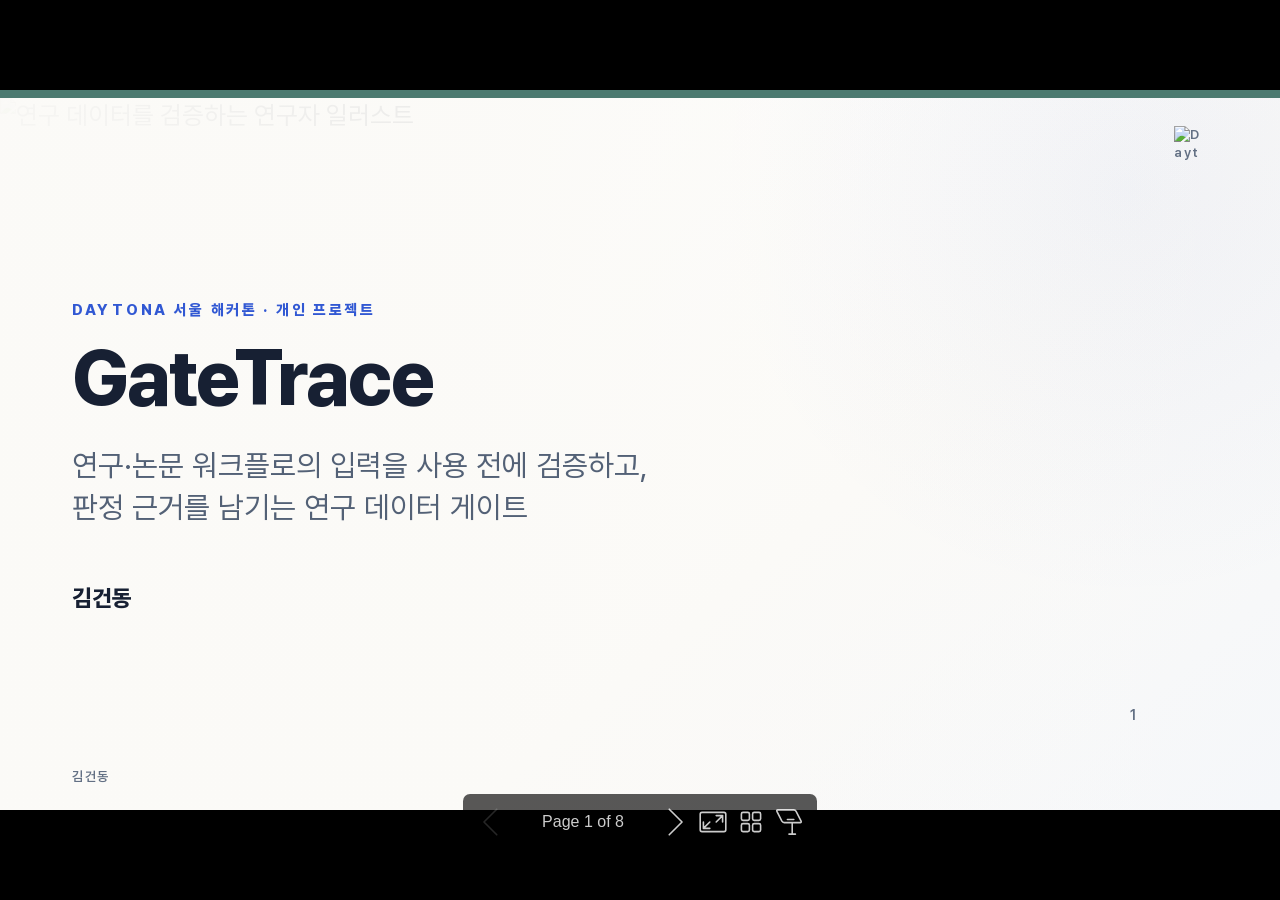
==== commit e1ca3047: "feat: add evidence-preserving augmentation and multilingual pitch decks" ====
--- a/presentation/output/GateTrace_3min_Pitch.html
+++ b/presentation/output/GateTrace_3min_Pitch.html
@@ -1,33 +1,35 @@
-<!DOCTYPE html><html lang="C"><head><title>GateTrace · 3-Minute Hackathon Pitch</title><meta property="og:title" content="GateTrace · 3-Minute Hackathon Pitch"><meta name="description" content="연구·논문 개발에 사용할 입력과 데이터의 검증 근거를 추적하며, 센서 CSV 구현 사례를 시연하는 GateTrace 해커톤 발표 자료"><meta property="og:description" content="연구·논문 개발에 사용할 입력과 데이터의 검증 근거를 추적하며, 센서 CSV 구현 사례를 시연하는 GateTrace 해커톤 발표 자료"><meta charset="UTF-8"><meta name="viewport" content="width=device-width,height=device-height,initial-scale=1.0"><meta name="apple-mobile-web-app-capable" content="yes"><meta http-equiv="X-UA-Compatible" content="ie=edge"><meta property="og:type" content="website"><meta name="twitter:card" content="summary"><style>@media screen{body[data-bespoke-view=""] .bespoke-marp-parent>.bespoke-marp-osc>button,body[data-bespoke-view=next] .bespoke-marp-parent>.bespoke-marp-osc>button,body[data-bespoke-view=overview] button.bespoke-marp-overview-close,body[data-bespoke-view=presenter] .bespoke-marp-presenter-container .bespoke-marp-presenter-info-container .bespoke-marp-presenter-info-page-area .bespoke-marp-presenter-info-page,body[data-bespoke-view=presenter] .bespoke-marp-presenter-container .bespoke-marp-presenter-info-container button,body[data-bespoke-view=presenter] .bespoke-marp-presenter-container .bespoke-marp-presenter-note-container button{appearance:none;background-color:initial;border:0;color:inherit;cursor:pointer;font-size:inherit;opacity:.8;outline:none;padding:0;transition:opacity .2s linear;-webkit-tap-highlight-color:transparent}body[data-bespoke-view=""] .bespoke-marp-parent>.bespoke-marp-osc>button:disabled,body[data-bespoke-view=next] .bespoke-marp-parent>.bespoke-marp-osc>button:disabled,body[data-bespoke-view=overview] button.bespoke-marp-overview-close:disabled,body[data-bespoke-view=presenter] .bespoke-marp-presenter-container .bespoke-marp-presenter-info-container .bespoke-marp-presenter-info-page-area .bespoke-marp-presenter-info-page:disabled,body[data-bespoke-view=presenter] .bespoke-marp-presenter-container .bespoke-marp-presenter-info-container button:disabled,body[data-bespoke-view=presenter] .bespoke-marp-presenter-container .bespoke-marp-presenter-note-container button:disabled{cursor:not-allowed;opacity:.15!important}body[data-bespoke-view=""] .bespoke-marp-parent>.bespoke-marp-osc>button:hover,body[data-bespoke-view=next] .bespoke-marp-parent>.bespoke-marp-osc>button:hover,body[data-bespoke-view=overview] button.bespoke-marp-overview-close:hover,body[data-bespoke-view=presenter] .bespoke-marp-presenter-container .bespoke-marp-presenter-info-container .bespoke-marp-presenter-info-page-area .bespoke-marp-presenter-info-page:hover,body[data-bespoke-view=presenter] .bespoke-marp-presenter-container .bespoke-marp-presenter-info-container button:hover,body[data-bespoke-view=presenter] .bespoke-marp-presenter-container .bespoke-marp-presenter-note-container button:hover{opacity:1}body[data-bespoke-view=""] .bespoke-marp-parent>.bespoke-marp-osc>button:hover:active,body[data-bespoke-view=next] .bespoke-marp-parent>.bespoke-marp-osc>button:hover:active,body[data-bespoke-view=overview] button.bespoke-marp-overview-close:hover:active,body[data-bespoke-view=presenter] .bespoke-marp-presenter-container .bespoke-marp-presenter-info-container .bespoke-marp-presenter-info-page-area .bespoke-marp-presenter-info-page:hover:active,body[data-bespoke-view=presenter] .bespoke-marp-presenter-container .bespoke-marp-presenter-info-container button:hover:active,body[data-bespoke-view=presenter] .bespoke-marp-presenter-container .bespoke-marp-presenter-note-container button:hover:active{opacity:.6}body[data-bespoke-view=""] .bespoke-marp-parent>.bespoke-marp-osc>button:hover:not(:disabled),body[data-bespoke-view=next] .bespoke-marp-parent>.bespoke-marp-osc>button:hover:not(:disabled),body[data-bespoke-view=overview] button.bespoke-marp-overview-close:hover:not(:disabled),body[data-bespoke-view=presenter] .bespoke-marp-presenter-container .bespoke-marp-presenter-info-container .bespoke-marp-presenter-info-page-area .bespoke-marp-presenter-info-page:hover:not(:disabled),body[data-bespoke-view=presenter] .bespoke-marp-presenter-container .bespoke-marp-presenter-info-container button:hover:not(:disabled),body[data-bespoke-view=presenter] .bespoke-marp-presenter-container .bespoke-marp-presenter-note-container button:hover:not(:disabled){transition:none}body[data-bespoke-view=""] .bespoke-marp-parent>.bespoke-marp-osc>button[data-bespoke-marp-osc=prev],body[data-bespoke-view=next] .bespoke-marp-parent>.bespoke-marp-osc>button[data-bespoke-marp-osc=prev],body[data-bespoke-view=presenter] .bespoke-marp-presenter-container .bespoke-marp-presenter-info-container button.bespoke-marp-presenter-info-page-prev{background:#0000 url("[data-uri]") no-repeat 50%;background-size:contain;overflow:hidden;text-indent:100%;white-space:nowrap}body[data-bespoke-view=""] .bespoke-marp-parent>.bespoke-marp-osc>button[data-bespoke-marp-osc=next],body[data-bespoke-view=next] .bespoke-marp-parent>.bespoke-marp-osc>button[data-bespoke-marp-osc=next],body[data-bespoke-view=presenter] .bespoke-marp-presenter-container .bespoke-marp-presenter-info-container button.bespoke-marp-presenter-info-page-next{background:#0000 url("[data-uri]") no-repeat 50%;background-size:contain;overflow:hidden;text-indent:100%;white-space:nowrap}:is(body[data-bespoke-view=""],body[data-bespoke-view=next]) .bespoke-marp-parent>.bespoke-marp-osc>button[data-bespoke-marp-osc=fullscreen]{background:#0000 url("[data-uri]") no-repeat 50%;background-size:contain;overflow:hidden;text-indent:100%;white-space:nowrap}:is(body[data-bespoke-view=""],body[data-bespoke-view=next]) .bespoke-marp-parent>.bespoke-marp-osc>button.exit[data-bespoke-marp-osc=fullscreen]{background-image:url("[data-uri]")}:is(body[data-bespoke-view=""],body[data-bespoke-view=next]) .bespoke-marp-parent>.bespoke-marp-osc>button[data-bespoke-marp-osc=presenter]{background:#0000 url("[data-uri]") no-repeat 50%;background-size:contain;overflow:hidden;text-indent:100%;white-space:nowrap}body[data-bespoke-view=overview] button.bespoke-marp-overview-close,body[data-bespoke-view=presenter] .bespoke-marp-presenter-container .bespoke-marp-presenter-note-container button.bespoke-marp-presenter-note-bigger{background:#0000 url("[data-uri]") no-repeat 50%;background-size:contain;overflow:hidden;text-indent:100%;white-space:nowrap}body[data-bespoke-view=presenter] .bespoke-marp-presenter-container .bespoke-marp-presenter-note-container button.bespoke-marp-presenter-note-smaller{background:#0000 url("[data-uri]") no-repeat 50%;background-size:contain;overflow:hidden;text-indent:100%;white-space:nowrap}:is(body[data-bespoke-view=""],body[data-bespoke-view=next]) .bespoke-marp-parent>.bespoke-marp-osc>button[data-bespoke-marp-osc=overview]{background:#0000 url("[data-uri]") no-repeat 50%;background-size:contain;overflow:hidden;text-indent:100%;white-space:nowrap}}@keyframes __bespoke_marp_transition_reduced_outgoing__{0%{opacity:1}to{opacity:0}}@keyframes __bespoke_marp_transition_reduced_incoming__{0%{mix-blend-mode:plus-lighter;opacity:0}to{mix-blend-mode:plus-lighter;opacity:1}}.bespoke-marp-note,.bespoke-marp-osc,.bespoke-progress-parent{display:none;transition:none}@media screen{::view-transition-group(*){animation-duration:var(--marp-bespoke-transition-animation-duration,.5s);animation-timing-function:ease}::view-transition-new(*),::view-transition-old(*){animation-delay:0s;animation-direction:var(--marp-bespoke-transition-animation-direction,normal);animation-duration:var(--marp-bespoke-transition-animation-duration,.5s);animation-fill-mode:both;animation-name:var(--marp-bespoke-transition-animation-name,var(--marp-bespoke-transition-animation-name-fallback,__bespoke_marp_transition_no_animation__));mix-blend-mode:normal}::view-transition-old(*){--marp-bespoke-transition-animation-name-fallback:__bespoke_marp_transition_reduced_outgoing__;animation-timing-function:ease}::view-transition-new(*){--marp-bespoke-transition-animation-name-fallback:__bespoke_marp_transition_reduced_incoming__;animation-timing-function:ease}::view-transition-new(root),::view-transition-old(root){animation-timing-function:linear}::view-transition-new(__bespoke_marp_transition_osc__),::view-transition-old(__bespoke_marp_transition_osc__){animation-duration:0s!important;animation-name:__bespoke_marp_transition_osc__!important}::view-transition-new(__bespoke_marp_transition_osc__){opacity:0!important}.bespoke-marp-transition-warming-up::view-transition-group(*),.bespoke-marp-transition-warming-up::view-transition-new(*),.bespoke-marp-transition-warming-up::view-transition-old(*){animation-play-state:paused!important}body,html{height:100%;margin:0}body{background:#000;overflow:hidden}svg.bespoke-marp-slide{content-visibility:hidden;interactivity:inert;opacity:0;pointer-events:none;z-index:-1}svg.bespoke-marp-slide:not(.bespoke-marp-active) *{view-transition-name:none!important}svg.bespoke-marp-slide.bespoke-marp-active{content-visibility:visible;interactivity:auto;opacity:1;pointer-events:auto;z-index:0}svg.bespoke-marp-slide.bespoke-marp-active.bespoke-marp-active-ready *{animation-name:__bespoke_marp__!important}@supports not (content-visibility:hidden){svg.bespoke-marp-slide[data-bespoke-marp-load=hideable]{display:none}svg.bespoke-marp-slide[data-bespoke-marp-load=hideable].bespoke-marp-active{display:block}}}@media screen and (prefers-reduced-motion:reduce){svg.bespoke-marp-slide *{view-transition-name:none!important}}@media screen{[data-bespoke-marp-fragment=inactive]{visibility:hidden}:is(body[data-bespoke-view=""],body[data-bespoke-view=next]) .bespoke-marp-parent{inset:0;position:absolute}:is(body[data-bespoke-view=""],body[data-bespoke-view=next]) .bespoke-marp-parent>.bespoke-marp-osc{background:#000000a6;border-radius:7px;bottom:50px;color:#fff;contain:paint;display:block;font-family:Helvetica,Arial,sans-serif;font-size:16px;left:50%;line-height:0;opacity:1;padding:12px;position:absolute;touch-action:manipulation;transform:translateX(-50%);transition:opacity .2s linear;-webkit-user-select:none;user-select:none;view-transition-name:__bespoke_marp_transition_osc__;white-space:nowrap;will-change:transform;z-index:1}:is(body[data-bespoke-view=""],body[data-bespoke-view=next]) .bespoke-marp-parent>.bespoke-marp-osc>:where(*){margin-left:6px}:is(body[data-bespoke-view=""],body[data-bespoke-view=next]) .bespoke-marp-parent>.bespoke-marp-osc>:where(*):where(:first-child){margin-left:0}:is(body[data-bespoke-view=""],body[data-bespoke-view=next]) .bespoke-marp-parent>.bespoke-marp-osc>span{opacity:.8}:is(body[data-bespoke-view=""],body[data-bespoke-view=next]) .bespoke-marp-parent>.bespoke-marp-osc>span[data-bespoke-marp-osc=page]{display:inline-block;min-width:140px;text-align:center}:is(body[data-bespoke-view=""],body[data-bespoke-view=next]) .bespoke-marp-parent>.bespoke-marp-osc>button[data-bespoke-marp-osc=fullscreen],:is(body[data-bespoke-view=""],body[data-bespoke-view=next]) .bespoke-marp-parent>.bespoke-marp-osc>button[data-bespoke-marp-osc=next],:is(body[data-bespoke-view=""],body[data-bespoke-view=next]) .bespoke-marp-parent>.bespoke-marp-osc>button[data-bespoke-marp-osc=overview],:is(body[data-bespoke-view=""],body[data-bespoke-view=next]) .bespoke-marp-parent>.bespoke-marp-osc>button[data-bespoke-marp-osc=presenter],:is(body[data-bespoke-view=""],body[data-bespoke-view=next]) .bespoke-marp-parent>.bespoke-marp-osc>button[data-bespoke-marp-osc=prev]{height:32px;line-height:32px;width:32px}:is(body[data-bespoke-view=""],body[data-bespoke-view=next]) .bespoke-marp-parent.bespoke-marp-inactive{cursor:none}:is(body[data-bespoke-view=""],body[data-bespoke-view=next]) .bespoke-marp-parent.bespoke-marp-inactive>.bespoke-marp-osc{opacity:0;pointer-events:none}:is(body[data-bespoke-view=""],body[data-bespoke-view=next]) svg.bespoke-marp-slide{height:100%;left:0;position:absolute;top:0;width:100%}body[data-bespoke-view=""] .bespoke-progress-parent{background:#222;display:flex;height:5px;width:100%}body[data-bespoke-view=""] .bespoke-progress-parent+:where(.bespoke-marp-parent){top:5px}body[data-bespoke-view=""] .bespoke-progress-parent .bespoke-progress-bar{background:#0288d1;flex:0 0 0;transition:flex-basis .2s cubic-bezier(0,1,1,1)}body[data-bespoke-view=next]{background:#0000}body[data-bespoke-view=presenter]{background:#161616}body[data-bespoke-view=presenter] .bespoke-marp-presenter-container{display:grid;font-family:Helvetica,Arial,sans-serif;grid-template:"current dragbar next" minmax(140px,1fr) "current dragbar note" 2fr "info    dragbar note" 3em;grid-template-columns:minmax(3px,var(--bespoke-marp-presenter-split-ratio,66%)) 0 minmax(3px,1fr);height:100%;left:0;position:absolute;top:0;width:100%}body[data-bespoke-view=presenter] .bespoke-marp-presenter-container :where(.bespoke-marp-parent){grid-area:current;overflow:hidden;position:relative}body[data-bespoke-view=presenter] .bespoke-marp-presenter-container :where(.bespoke-marp-parent) :where(svg.bespoke-marp-slide){height:calc(100% - 40px);left:20px;pointer-events:none;position:absolute;top:20px;-webkit-user-select:none;user-select:none;width:calc(100% - 40px)}body[data-bespoke-view=presenter] .bespoke-marp-presenter-container :where(.bespoke-marp-parent) :where(svg.bespoke-marp-slide).bespoke-marp-active{filter:drop-shadow(0 3px 10px rgba(0,0,0,.5))}body[data-bespoke-view=presenter] .bespoke-marp-presenter-container .bespoke-marp-presenter-dragbar-container{background:#0288d1;cursor:col-resize;grid-area:dragbar;margin-left:-3px;opacity:0;position:relative;transition:opacity .4s linear .1s;width:6px;z-index:10}body[data-bespoke-view=presenter] .bespoke-marp-presenter-container .bespoke-marp-presenter-dragbar-container:hover{opacity:1}body[data-bespoke-view=presenter] .bespoke-marp-presenter-container .bespoke-marp-presenter-dragbar-container.active{opacity:1;transition-delay:0s}body[data-bespoke-view=presenter] .bespoke-marp-presenter-container .bespoke-marp-presenter-next-container{background:#222;cursor:pointer;display:none;grid-area:next;overflow:hidden;position:relative}body[data-bespoke-view=presenter] .bespoke-marp-presenter-container .bespoke-marp-presenter-next-container.active{display:block}body[data-bespoke-view=presenter] .bespoke-marp-presenter-container .bespoke-marp-presenter-next-container iframe.bespoke-marp-presenter-next{background:#0000;border:0;display:block;filter:drop-shadow(0 3px 10px rgba(0,0,0,.5));height:calc(100% - 40px);left:20px;pointer-events:none;position:absolute;interactivity:inert;top:20px;-webkit-user-select:none;user-select:none;width:calc(100% - 40px)}body[data-bespoke-view=presenter] .bespoke-marp-presenter-container .bespoke-marp-presenter-note-container{background:#222;color:#eee;grid-area:note;position:relative;z-index:1}body[data-bespoke-view=presenter] .bespoke-marp-presenter-container .bespoke-marp-presenter-note-container button{height:1.5em;line-height:1.5em;width:1.5em}body[data-bespoke-view=presenter] .bespoke-marp-presenter-container .bespoke-marp-presenter-note-container .bespoke-marp-presenter-note-wrapper{display:block;inset:0;position:absolute}body[data-bespoke-view=presenter] .bespoke-marp-presenter-container .bespoke-marp-presenter-note-container .bespoke-marp-presenter-note-buttons{background:#000000a6;border-radius:4px;bottom:0;display:flex;gap:4px;margin:12px;opacity:0;padding:6px;pointer-events:none;position:absolute;right:0;transition:opacity .2s linear}body[data-bespoke-view=presenter] .bespoke-marp-presenter-container .bespoke-marp-presenter-note-container .bespoke-marp-presenter-note-buttons:focus-within,body[data-bespoke-view=presenter] .bespoke-marp-presenter-container .bespoke-marp-presenter-note-container .bespoke-marp-presenter-note-wrapper:focus-within+.bespoke-marp-presenter-note-buttons,body[data-bespoke-view=presenter] .bespoke-marp-presenter-container .bespoke-marp-presenter-note-container:hover .bespoke-marp-presenter-note-buttons{opacity:1;pointer-events:auto}body[data-bespoke-view=presenter] .bespoke-marp-presenter-container .bespoke-marp-presenter-note-container .bespoke-marp-note{box-sizing:border-box;font-size:calc(1.1em*var(--bespoke-marp-note-font-scale, 1));height:calc(100% - 40px);margin:20px;overflow:auto;padding-right:3px;white-space:pre-wrap;width:calc(100% - 40px);word-wrap:break-word;scrollbar-color:#eeeeee80 #0000;scrollbar-width:thin}body[data-bespoke-view=presenter] .bespoke-marp-presenter-container .bespoke-marp-presenter-note-container .bespoke-marp-note::-webkit-scrollbar{width:6px}body[data-bespoke-view=presenter] .bespoke-marp-presenter-container .bespoke-marp-presenter-note-container .bespoke-marp-note::-webkit-scrollbar-track{background:#0000}body[data-bespoke-view=presenter] .bespoke-marp-presenter-container .bespoke-marp-presenter-note-container .bespoke-marp-note::-webkit-scrollbar-thumb{background:#eeeeee80;border-radius:6px}body[data-bespoke-view=presenter] .bespoke-marp-presenter-container .bespoke-marp-presenter-note-container .bespoke-marp-note:empty{pointer-events:none}body[data-bespoke-view=presenter] .bespoke-marp-presenter-container .bespoke-marp-presenter-note-container .bespoke-marp-note.active{display:block}body[data-bespoke-view=presenter] .bespoke-marp-presenter-container .bespoke-marp-presenter-note-container .bespoke-marp-note p:first-child{margin-top:0}body[data-bespoke-view=presenter] .bespoke-marp-presenter-container .bespoke-marp-presenter-note-container .bespoke-marp-note p:last-child{margin-bottom:0}body[data-bespoke-view=presenter] .bespoke-marp-presenter-container .bespoke-marp-presenter-info-container{align-items:center;box-sizing:border-box;color:#eee;display:flex;flex-wrap:nowrap;grid-area:info;justify-content:center;overflow:hidden;padding:0 10px}body[data-bespoke-view=presenter] .bespoke-marp-presenter-container .bespoke-marp-presenter-info-container :is(.bespoke-marp-presenter-info-page-area,.bespoke-marp-presenter-info-time,.bespoke-marp-presenter-info-timer){box-sizing:border-box;display:block;padding:0 10px;white-space:nowrap;width:100%}body[data-bespoke-view=presenter] .bespoke-marp-presenter-container .bespoke-marp-presenter-info-container button{height:1.5em;line-height:1.5em;width:1.5em}body[data-bespoke-view=presenter] .bespoke-marp-presenter-container .bespoke-marp-presenter-info-container .bespoke-marp-presenter-info-page-area{order:2;text-align:center}body[data-bespoke-view=presenter] .bespoke-marp-presenter-container .bespoke-marp-presenter-info-container .bespoke-marp-presenter-info-page-area .bespoke-marp-presenter-info-page{display:inline-block;min-width:120px;text-align:center}body[data-bespoke-view=presenter] .bespoke-marp-presenter-container .bespoke-marp-presenter-info-container .bespoke-marp-presenter-info-time{color:#999;order:1;text-align:left}body[data-bespoke-view=presenter] .bespoke-marp-presenter-container .bespoke-marp-presenter-info-container .bespoke-marp-presenter-info-timer{color:#999;order:3;text-align:right}body[data-bespoke-view=presenter] .bespoke-marp-presenter-container .bespoke-marp-presenter-info-container .bespoke-marp-presenter-info-timer:hover{cursor:pointer}body[data-bespoke-view=overview]{background:#161616;overflow:auto}body[data-bespoke-view=overview] [data-bespoke-marp-fragment=inactive]{visibility:visible}body[data-bespoke-view=overview] .bespoke-marp-overview-header{backdrop-filter:blur(4px);background:#222222d9;box-shadow:0 3px 10px #00000080;box-sizing:border-box;display:flex;height:48px;inset:0 0 auto;justify-content:flex-end;padding:10px;position:fixed;z-index:1}body[data-bespoke-view=overview] button.bespoke-marp-overview-close{height:28px;line-height:28px;transform:rotate(45deg);width:28px}body[data-bespoke-view=overview] .bespoke-marp-parent{display:grid;gap:40px;grid-template-columns:repeat(auto-fit,minmax(0,240px));justify-content:space-around;padding:30px}body[data-bespoke-view=overview] .bespoke-marp-parent svg.bespoke-marp-slide{--bov-selected:#0000;--bov-focus:#161616;--bov-focus-outline:#0000;background-image:conic-gradient(#161616 0 0),conic-gradient(var(--bov-focus) 0 0),conic-gradient(var(--bov-focus-outline) 0 0),conic-gradient(var(--bov-selected) 0 0);background-position:5px 5px,3px 3px,2px 2px,0 0;background-repeat:no-repeat;background-size:calc(100% - 10px) calc(100% - 10px),calc(100% - 6px) calc(100% - 6px),calc(100% - 4px) calc(100% - 4px),100% 100%;content-visibility:visible;cursor:pointer;filter:drop-shadow(0 3px 10px rgba(0,0,0,.5));margin:-6px;padding:6px;interactivity:auto;opacity:1;outline:0;pointer-events:auto;scroll-margin-block:30px;width:100%;z-index:0}body[data-bespoke-view=overview] .bespoke-marp-parent svg.bespoke-marp-slide *,body[data-bespoke-view=overview] .bespoke-marp-parent svg.bespoke-marp-slide.bespoke-marp-active *{pointer-events:none;interactivity:inert}body[data-bespoke-view=overview] .bespoke-marp-parent :is(svg.bespoke-marp-slide:active,svg.bespoke-marp-slide:focus-visible,svg.bespoke-marp-slide:hover){--bov-focus-outline:#161616}body[data-bespoke-view=overview] .bespoke-marp-parent svg.bespoke-marp-slide:focus-visible,body[data-bespoke-view=overview] .bespoke-marp-parent svg.bespoke-marp-slide:hover{--bov-focus:#999}body[data-bespoke-view=overview] .bespoke-marp-parent svg.bespoke-marp-slide:active{--bov-focus:#eee}body[data-bespoke-view=overview] .bespoke-marp-parent svg.bespoke-marp-slide.bespoke-marp-active{--bov-selected:#0288d1}body[data-bespoke-view=overview]:has(.bespoke-marp-overview-header) .bespoke-marp-parent{padding-top:78px}body[data-bespoke-view=overview]:has(.bespoke-marp-overview-header) .bespoke-marp-parent svg.bespoke-marp-slide{scroll-margin-top:78px}.bespoke-marp-overview{background:#000000a6;inset:0;opacity:0;pointer-events:none;position:fixed;transition:opacity .1s ease;z-index:10}.bespoke-marp-overview iframe{background:#222;border:0;display:block;height:100%;left:0;position:absolute;top:0;width:100%}.bespoke-marp-overview[data-open="1"]{opacity:1;pointer-events:auto}}@media print{.bespoke-marp-overview,.bespoke-marp-presenter-info-container,.bespoke-marp-presenter-next-container,.bespoke-marp-presenter-note-container{display:none}}</style><style>div#\:\$p > svg > foreignObject > section{width:1280px;height:720px;box-sizing:border-box;overflow:hidden;position:relative;scroll-snap-align:center center;-webkit-text-size-adjust:100%;text-size-adjust:100%}div#\:\$p > svg > foreignObject > section::after{bottom:0;content:attr(data-marpit-pagination);padding:inherit;pointer-events:none;position:absolute;right:0}div#\:\$p > svg > foreignObject > section:not([data-marpit-pagination])::after{display:none}div#\:\$p > svg > foreignObject > section :where(:is(h1, marp-h1)){font-size:2em;margin-block:0.67em}div#\:\$p > svg > foreignObject > section section:where(:is(h1, marp-h1)){--marpit-root-font-size: 2em}div#\:\$p > svg > foreignObject > section video::-webkit-media-controls{will-change:transform}@page {size:1280px 720px;margin:0}@media print{html, body{background-color:#fff;margin:0;page-break-inside:avoid;break-inside:avoid-page}div#\:\$p > svg > foreignObject > section{page-break-before:always;break-before:page}div#\:\$p > svg > foreignObject > section, div#\:\$p > svg > foreignObject > section *{-webkit-print-color-adjust:exact!important;animation-delay:0s!important;animation-duration:0s!important;color-adjust:exact!important;print-color-adjust:exact!important;transition:none!important}div#\:\$p > svg[data-marpit-svg]{display:block;height:100vh;width:100vw}}div#\:\$p > svg > foreignObject > :where(section){container-type:size}div#\:\$p > svg > foreignObject > section img[data-marp-twemoji]{background:transparent;height:1em;margin:0 .05em 0 .1em;vertical-align:-.1em;width:1em}@font-face {font-family:'Pretendard';src:url('./fonts/Pretendard-Regular.woff2') format('woff2');font-weight:400;font-style:normal}@font-face {font-family:'Pretendard';src:url('./fonts/Pretendard-SemiBold.woff2') format('woff2');font-weight:600;font-style:normal}@font-face {font-family:'Pretendard';src:url('./fonts/Pretendard-ExtraBold.woff2') format('woff2');font-weight:800;font-style:normal}div#\:\$p > svg > foreignObject > :where(section):not([\20 root]){--bg: #fbfaf7;--bg-soft: #f2f5f8;--ink: #172033;--muted: #637084;--line: #d7dde5;--cyan: #3158d3;--violet: #4c7a70;--orange: #b85c35;}div#\:\$p > svg > foreignObject > section{width:1280px;height:720px;box-sizing:border-box;padding:68px 72px 62px;overflow:hidden;position:relative;background:radial-gradient(circle at 88% 13%, rgba(49, 88, 211, 0.055), transparent 32%), linear-gradient(140deg, #ffffff 0%, #fbfaf7 62%, #f5f7fa 100%);color:var(--ink);font-family:Pretendard, 'Apple SD Gothic Neo', 'Noto Sans KR', 'Malgun Gothic', sans-serif;font-size:25px;line-height:1.4;word-break:keep-all;overflow-wrap:break-word;border-top:8px solid var(--cyan);display:flex;flex-direction:column}div#\:\$p > svg > foreignObject > section{--marpit-root-font-size: 25px}div#\:\$p > svg > foreignObject > section header, div#\:\$p > svg > foreignObject > section footer{position:absolute;color:var(--muted);font-size:13px;font-weight:600;letter-spacing:0.12em}div#\:\$p > svg > foreignObject > section header{top:28px;right:72px}div#\:\$p > svg > foreignObject > section footer{bottom:24px;left:72px}div#\:\$p > svg > foreignObject > section::after{content:attr(data-marpit-pagination);position:absolute;right:72px;bottom:22px;color:var(--muted);font-size:14px;font-weight:600}div#\:\$p > svg > foreignObject > section::after{--marpit-root-font-size: 14px}div#\:\$p > svg > foreignObject > section :is(h1, marp-h1){margin:0 0 30px;max-width:1080px;color:var(--ink);font-size:54px;font-weight:800;line-height:1.14;letter-spacing:-0.035em}div#\:\$p > svg > foreignObject > section :is(h2, marp-h2){margin:0 0 8px;color:var(--ink);font-size:27px;line-height:1.2}div#\:\$p > svg > foreignObject > section p{margin:0}div#\:\$p > svg > foreignObject > section .eyebrow{margin:0 0 17px;color:var(--cyan);font-size:15px;font-weight:800;letter-spacing:0.18em}div#\:\$p > svg > foreignObject > section section.eyebrow{--marpit-root-font-size: 15px}div#\:\$p > svg > foreignObject > section .takeaway{margin-top:30px;padding-left:20px;border-left:5px solid var(--cyan);color:var(--ink);font-size:29px;font-weight:600}div#\:\$p > svg > foreignObject > section section.takeaway{--marpit-root-font-size: 29px}div#\:\$p > svg > foreignObject > section.cover{justify-content:center;padding-right:160px;border-top-color:var(--violet)}div#\:\$p > svg > foreignObject > section.cover :is(h1, marp-h1){margin-bottom:26px;font-size:78px;line-height:1.02}div#\:\$p > svg > foreignObject > section.cover .lead{max-width:940px;color:#536176;font-size:30px;line-height:1.4}div#\:\$p > svg > foreignObject > section.cover div#\:\$p > svg > foreignObject > section section.lead{--marpit-root-font-size: 30px}div#\:\$p > svg > foreignObject > section .author{margin-top:54px;font-size:23px;font-weight:800}div#\:\$p > svg > foreignObject > section section.author{--marpit-root-font-size: 23px}div#\:\$p > svg > foreignObject > section .author :is(span, marp-span){margin-left:12px;color:var(--muted);font-weight:400}div#\:\$p > svg > foreignObject > section.problem :is(h1, marp-h1){max-width:1010px}div#\:\$p > svg > foreignObject > section .problem-grid{display:grid;grid-template-columns:1.7fr 0.9fr;gap:56px;align-items:end;margin-top:28px}div#\:\$p > svg > foreignObject > section .problem-statement{position:relative;min-height:185px;padding:20px 0 0 48px;border-top:2px solid var(--line);color:#354156;font-size:31px;line-height:1.45}div#\:\$p > svg > foreignObject > section section.problem-statement{--marpit-root-font-size: 31px}div#\:\$p > svg > foreignObject > section .problem-detail{margin-top:18px;color:var(--muted);font-size:19px;line-height:1.45}div#\:\$p > svg > foreignObject > section section.problem-detail{--marpit-root-font-size: 19px}div#\:\$p > svg > foreignObject > section .quote-mark{position:absolute;top:4px;left:0;color:var(--violet);font-size:64px;font-weight:800;line-height:1}div#\:\$p > svg > foreignObject > section section.quote-mark{--marpit-root-font-size: 64px}div#\:\$p > svg > foreignObject > section .proof-block{padding:22px 0 18px;border-top:6px solid var(--orange);border-bottom:1px solid var(--line)}div#\:\$p > svg > foreignObject > section .proof-label{color:var(--orange);font-size:14px;font-weight:800;letter-spacing:0.16em}div#\:\$p > svg > foreignObject > section section.proof-label{--marpit-root-font-size: 14px}div#\:\$p > svg > foreignObject > section .proof-value{margin:14px 0 8px;font-size:37px;font-weight:800}div#\:\$p > svg > foreignObject > section section.proof-value{--marpit-root-font-size: 37px}div#\:\$p > svg > foreignObject > section .proof-source{color:var(--muted);font-size:18px}div#\:\$p > svg > foreignObject > section section.proof-source{--marpit-root-font-size: 18px}div#\:\$p > svg > foreignObject > section .flow-strip{display:grid;grid-template-columns:repeat(4, 1fr);gap:0;margin-top:46px;border-top:1px solid var(--line);border-bottom:1px solid var(--line)}div#\:\$p > svg > foreignObject > section .flow-strip > div{min-height:178px;padding:24px 24px 20px;border-right:1px solid var(--line)}div#\:\$p > svg > foreignObject > section .flow-strip > div:first-child{border-left:1px solid var(--line)}div#\:\$p > svg > foreignObject > section .flow-strip b{display:block;margin-bottom:18px;color:var(--cyan);font-size:16px}div#\:\$p > svg > foreignObject > section .flow-strip strong, div#\:\$p > svg > foreignObject > section .flow-strip :is(span, marp-span){display:block}div#\:\$p > svg > foreignObject > section .flow-strip strong{margin-bottom:10px;font-size:25px}div#\:\$p > svg > foreignObject > section .flow-strip :is(span, marp-span){color:var(--muted);font-size:19px}div#\:\$p > svg > foreignObject > section .demo-grid{display:grid;grid-template-columns:1.8fr 0.75fr;gap:42px;min-height:430px}div#\:\$p > svg > foreignObject > section .media-slot{display:flex;flex-direction:column;align-items:center;justify-content:center;min-height:405px;border:2px dashed #aeb8c6;background:rgba(49, 88, 211, 0.025);color:var(--muted);text-align:center}div#\:\$p > svg > foreignObject > section .media-slot p{margin-bottom:12px;color:var(--ink);font-size:25px;font-weight:800;letter-spacing:0.1em}div#\:\$p > svg > foreignObject > section .media-slot :is(span, marp-span){font-size:18px}div#\:\$p > svg > foreignObject > section .media-slot img{display:block;width:100%;height:100%;object-fit:cover;object-position:top}div#\:\$p > svg > foreignObject > section .demo-script{padding-top:8px}div#\:\$p > svg > foreignObject > section .demo-script p:not(.demo-index){margin-bottom:24px;color:var(--muted);font-size:19px}div#\:\$p > svg > foreignObject > section .demo-index{margin:0 0 8px;color:var(--cyan);font-size:16px;font-weight:800}div#\:\$p > svg > foreignObject > section section.demo-index{--marpit-root-font-size: 16px}div#\:\$p > svg > foreignObject > section.integration table{width:100%;margin-top:40px;border-collapse:collapse;font-size:22px}div#\:\$p > svg > foreignObject > section.integration th{padding:15px 18px;border-bottom:3px solid var(--cyan);color:var(--cyan);text-align:left;font-size:15px;letter-spacing:0.08em}div#\:\$p > svg > foreignObject > section.integration td{padding:22px 18px;border-bottom:1px solid var(--line)}div#\:\$p > svg > foreignObject > section.integration code{color:var(--orange);background:transparent;font-family:'SFMono-Regular', Consolas, monospace;font-size:18px}div#\:\$p > svg > foreignObject > section .integration-note{margin-top:28px;color:#45536a;font-size:21px}div#\:\$p > svg > foreignObject > section section.integration-note{--marpit-root-font-size: 21px}div#\:\$p > svg > foreignObject > section .integration-note strong{margin-right:12px;color:var(--violet)}div#\:\$p > svg > foreignObject > section .architecture-line{display:grid;grid-template-columns:1fr 32px 1fr 32px 1fr 32px 1fr 32px 1fr;align-items:center;margin-top:68px}div#\:\$p > svg > foreignObject > section .architecture-line > div{min-height:124px;padding:22px 20px;border-top:4px solid #aeb8c6;border-bottom:1px solid var(--line)}div#\:\$p > svg > foreignObject > section .architecture-line > div.accent-node{border-top-color:var(--violet);background:rgba(76, 122, 112, 0.08)}div#\:\$p > svg > foreignObject > section .architecture-line small, div#\:\$p > svg > foreignObject > section .architecture-line strong{display:block}div#\:\$p > svg > foreignObject > section .architecture-line small{margin-bottom:14px;color:var(--muted);font-size:13px;font-weight:800;letter-spacing:0.15em}div#\:\$p > svg > foreignObject > section .architecture-line strong{font-size:21px}div#\:\$p > svg > foreignObject > section .architecture-line i{color:var(--violet);font-style:normal;font-size:17px;font-weight:800;text-align:center}div#\:\$p > svg > foreignObject > section .architecture-proof{display:grid;grid-template-columns:1fr 1fr;gap:42px;margin-top:44px;color:var(--muted);font-size:19px}div#\:\$p > svg > foreignObject > section section.architecture-proof{--marpit-root-font-size: 19px}div#\:\$p > svg > foreignObject > section .architecture-proof p{padding-top:14px;border-top:1px solid var(--line)}div#\:\$p > svg > foreignObject > section .architecture-proof b{display:block;margin-bottom:8px;color:var(--ink)}div#\:\$p > svg > foreignObject > section .result-lines{margin-top:30px}div#\:\$p > svg > foreignObject > section .result-lines > div{display:grid;grid-template-columns:230px 1fr;align-items:baseline;padding:18px 0;border-bottom:1px solid var(--line)}div#\:\$p > svg > foreignObject > section .result-lines :is(span, marp-span){color:var(--cyan);font-size:14px;font-weight:800;letter-spacing:0.13em}div#\:\$p > svg > foreignObject > section .result-lines strong{font-size:25px}div#\:\$p > svg > foreignObject > section .result-lines strong small{margin-left:10px;color:var(--muted);font-size:16px;font-weight:400}div#\:\$p > svg > foreignObject > section .source-note{margin-top:22px;color:var(--muted);font-size:17px}div#\:\$p > svg > foreignObject > section section.source-note{--marpit-root-font-size: 17px}div#\:\$p > svg > foreignObject > section.impact{border-top-color:var(--violet)}div#\:\$p > svg > foreignObject > section.impact :is(h1, marp-h1){margin-bottom:34px;font-size:58px}div#\:\$p > svg > foreignObject > section .impact-grid{display:grid;grid-template-columns:repeat(3, 1fr);border-top:1px solid var(--line);border-bottom:1px solid var(--line)}div#\:\$p > svg > foreignObject > section .impact-grid > div{min-height:170px;padding:24px 26px;border-right:1px solid var(--line)}div#\:\$p > svg > foreignObject > section .impact-grid > div:first-child{border-left:1px solid var(--line)}div#\:\$p > svg > foreignObject > section .impact-grid b, div#\:\$p > svg > foreignObject > section .impact-grid strong, div#\:\$p > svg > foreignObject > section .impact-grid :is(span, marp-span){display:block}div#\:\$p > svg > foreignObject > section .impact-grid b{margin-bottom:18px;color:var(--cyan);font-size:15px}div#\:\$p > svg > foreignObject > section .impact-grid strong{margin-bottom:12px;font-size:25px}div#\:\$p > svg > foreignObject > section .impact-grid :is(span, marp-span){color:var(--muted);font-size:19px}div#\:\$p > svg > foreignObject > section .impact-roadmap{margin-top:30px;color:#45536a;font-size:20px}div#\:\$p > svg > foreignObject > section section.impact-roadmap{--marpit-root-font-size: 20px}div#\:\$p > svg > foreignObject > section .impact-roadmap strong{display:block;margin-bottom:8px;color:var(--violet);font-size:13px;font-weight:800;letter-spacing:0.14em}div#\:\$p > svg > foreignObject > section .impact-boundary{margin-top:12px;color:var(--muted);font-size:16px}div#\:\$p > svg > foreignObject > section section.impact-boundary{--marpit-root-font-size: 16px}div#\:\$p > svg > foreignObject > section.cover header, div#\:\$p > svg > foreignObject > section.impact header{color:var(--muted)}div#\:\$p > svg > foreignObject > section[data-marpit-advanced-background="background"]{columns:initial!important;display:block!important;padding:0!important}div#\:\$p > svg > foreignObject > section[data-marpit-advanced-background="background"]::before, div#\:\$p > svg > foreignObject > section[data-marpit-advanced-background="background"]::after, div#\:\$p > svg > foreignObject > section[data-marpit-advanced-background="content"]::before, div#\:\$p > svg > foreignObject > section[data-marpit-advanced-background="content"]::after{display:none!important}div#\:\$p > svg > foreignObject > section[data-marpit-advanced-background="background"] > div[data-marpit-advanced-background-container]{all:initial;display:flex;flex-direction:row;height:100%;overflow:hidden;width:100%}div#\:\$p > svg > foreignObject > section[data-marpit-advanced-background="background"] > div[data-marpit-advanced-background-container][data-marpit-advanced-background-direction="vertical"]{flex-direction:column}div#\:\$p > svg > foreignObject > section[data-marpit-advanced-background="background"][data-marpit-advanced-background-split] > div[data-marpit-advanced-background-container]{width:var(--marpit-advanced-background-split, 50%)}div#\:\$p > svg > foreignObject > section[data-marpit-advanced-background="background"][data-marpit-advanced-background-split="right"] > div[data-marpit-advanced-background-container]{margin-left:calc(100% - var(--marpit-advanced-background-split, 50%))}div#\:\$p > svg > foreignObject > section[data-marpit-advanced-background="background"] > div[data-marpit-advanced-background-container] > figure{all:initial;background-position:center;background-repeat:no-repeat;background-size:cover;flex:auto;margin:0}div#\:\$p > svg > foreignObject > section[data-marpit-advanced-background="background"] > div[data-marpit-advanced-background-container] > figure > figcaption{position:absolute;border:0;clip:rect(0, 0, 0, 0);height:1px;margin:-1px;overflow:hidden;padding:0;white-space:nowrap;width:1px}div#\:\$p > svg > foreignObject > section[data-marpit-advanced-background="content"], div#\:\$p > svg > foreignObject > section[data-marpit-advanced-background="pseudo"]{background:transparent!important}div#\:\$p > svg > foreignObject > section[data-marpit-advanced-background="pseudo"], div#\:\$p > svg[data-marpit-svg] > foreignObject[data-marpit-advanced-background="pseudo"]{pointer-events:none!important}div#\:\$p > svg > foreignObject > section[data-marpit-advanced-background-split]{width:100%;height:100%}
-</style></head><body><div class="bespoke-marp-osc"><button data-bespoke-marp-osc="prev" tabindex="-1" title="Previous slide">Previous slide</button><span data-bespoke-marp-osc="page"></span><button data-bespoke-marp-osc="next" tabindex="-1" title="Next slide">Next slide</button><button data-bespoke-marp-osc="fullscreen" tabindex="-1" title="Toggle fullscreen (f)">Toggle fullscreen</button><button data-bespoke-marp-osc="overview" tabindex="-1" title="Toggle overview view (o)">Toggle overview view</button><button data-bespoke-marp-osc="presenter" tabindex="-1" title="Open presenter view (p)">Open presenter view</button></div><div id=":$p"><svg data-marpit-svg="" viewBox="0 0 1280 720"><foreignObject width="1280" height="720"><section id="1" data-paginate="true" data-header="GATETRACE · 3-MINUTE HACKATHON PITCH" data-footer="김건동 · Geondong Kim" data-class="cover" data-theme="8bs0ev35ysd1j8g0gcsqcsc71s9lcfjozzwg50e3d" lang="C" class="cover" data-marpit-pagination="1" style="--paginate:true;--header:GATETRACE · 3-MINUTE HACKATHON PITCH;--footer:김건동 · Geondong Kim;--class:cover;--theme:8bs0ev35ysd1j8g0gcsqcsc71s9lcfjozzwg50e3d;" data-marpit-pagination-total="8">
-<header>GATETRACE · 3-MINUTE HACKATHON PITCH</header>
-<p class="eyebrow">DAYTONA HACKSPRINT SEOUL · SOLO BUILD</p>
-<h1 id="gatetrace">GateTrace</h1>
+<!DOCTYPE html><html lang="C"><head><title>GateTrace · 3분 해커톤 발표</title><meta property="og:title" content="GateTrace · 3분 해커톤 발표"><meta name="description" content="연구·논문 개발에 사용할 입력과 데이터의 검증 근거를 추적하며, 센서 CSV 구현 사례를 시연하는 GateTrace 해커톤 발표 자료"><meta property="og:description" content="연구·논문 개발에 사용할 입력과 데이터의 검증 근거를 추적하며, 센서 CSV 구현 사례를 시연하는 GateTrace 해커톤 발표 자료"><meta charset="UTF-8"><meta name="viewport" content="width=device-width,height=device-height,initial-scale=1.0"><meta name="apple-mobile-web-app-capable" content="yes"><meta http-equiv="X-UA-Compatible" content="ie=edge"><meta property="og:type" content="website"><meta name="twitter:card" content="summary"><style>@media screen{body[data-bespoke-view=""] .bespoke-marp-parent>.bespoke-marp-osc>button,body[data-bespoke-view=next] .bespoke-marp-parent>.bespoke-marp-osc>button,body[data-bespoke-view=overview] button.bespoke-marp-overview-close,body[data-bespoke-view=presenter] .bespoke-marp-presenter-container .bespoke-marp-presenter-info-container .bespoke-marp-presenter-info-page-area .bespoke-marp-presenter-info-page,body[data-bespoke-view=presenter] .bespoke-marp-presenter-container .bespoke-marp-presenter-info-container button,body[data-bespoke-view=presenter] .bespoke-marp-presenter-container .bespoke-marp-presenter-note-container button{appearance:none;background-color:initial;border:0;color:inherit;cursor:pointer;font-size:inherit;opacity:.8;outline:none;padding:0;transition:opacity .2s linear;-webkit-tap-highlight-color:transparent}body[data-bespoke-view=""] .bespoke-marp-parent>.bespoke-marp-osc>button:disabled,body[data-bespoke-view=next] .bespoke-marp-parent>.bespoke-marp-osc>button:disabled,body[data-bespoke-view=overview] button.bespoke-marp-overview-close:disabled,body[data-bespoke-view=presenter] .bespoke-marp-presenter-container .bespoke-marp-presenter-info-container .bespoke-marp-presenter-info-page-area .bespoke-marp-presenter-info-page:disabled,body[data-bespoke-view=presenter] .bespoke-marp-presenter-container .bespoke-marp-presenter-info-container button:disabled,body[data-bespoke-view=presenter] .bespoke-marp-presenter-container .bespoke-marp-presenter-note-container button:disabled{cursor:not-allowed;opacity:.15!important}body[data-bespoke-view=""] .bespoke-marp-parent>.bespoke-marp-osc>button:hover,body[data-bespoke-view=next] .bespoke-marp-parent>.bespoke-marp-osc>button:hover,body[data-bespoke-view=overview] button.bespoke-marp-overview-close:hover,body[data-bespoke-view=presenter] .bespoke-marp-presenter-container .bespoke-marp-presenter-info-container .bespoke-marp-presenter-info-page-area .bespoke-marp-presenter-info-page:hover,body[data-bespoke-view=presenter] .bespoke-marp-presenter-container .bespoke-marp-presenter-info-container button:hover,body[data-bespoke-view=presenter] .bespoke-marp-presenter-container .bespoke-marp-presenter-note-container button:hover{opacity:1}body[data-bespoke-view=""] .bespoke-marp-parent>.bespoke-marp-osc>button:hover:active,body[data-bespoke-view=next] .bespoke-marp-parent>.bespoke-marp-osc>button:hover:active,body[data-bespoke-view=overview] button.bespoke-marp-overview-close:hover:active,body[data-bespoke-view=presenter] .bespoke-marp-presenter-container .bespoke-marp-presenter-info-container .bespoke-marp-presenter-info-page-area .bespoke-marp-presenter-info-page:hover:active,body[data-bespoke-view=presenter] .bespoke-marp-presenter-container .bespoke-marp-presenter-info-container button:hover:active,body[data-bespoke-view=presenter] .bespoke-marp-presenter-container .bespoke-marp-presenter-note-container button:hover:active{opacity:.6}body[data-bespoke-view=""] .bespoke-marp-parent>.bespoke-marp-osc>button:hover:not(:disabled),body[data-bespoke-view=next] .bespoke-marp-parent>.bespoke-marp-osc>button:hover:not(:disabled),body[data-bespoke-view=overview] button.bespoke-marp-overview-close:hover:not(:disabled),body[data-bespoke-view=presenter] .bespoke-marp-presenter-container .bespoke-marp-presenter-info-container .bespoke-marp-presenter-info-page-area .bespoke-marp-presenter-info-page:hover:not(:disabled),body[data-bespoke-view=presenter] .bespoke-marp-presenter-container .bespoke-marp-presenter-info-container button:hover:not(:disabled),body[data-bespoke-view=presenter] .bespoke-marp-presenter-container .bespoke-marp-presenter-note-container button:hover:not(:disabled){transition:none}body[data-bespoke-view=""] .bespoke-marp-parent>.bespoke-marp-osc>button[data-bespoke-marp-osc=prev],body[data-bespoke-view=next] .bespoke-marp-parent>.bespoke-marp-osc>button[data-bespoke-marp-osc=prev],body[data-bespoke-view=presenter] .bespoke-marp-presenter-container .bespoke-marp-presenter-info-container button.bespoke-marp-presenter-info-page-prev{background:#0000 url("[data-uri]") no-repeat 50%;background-size:contain;overflow:hidden;text-indent:100%;white-space:nowrap}body[data-bespoke-view=""] .bespoke-marp-parent>.bespoke-marp-osc>button[data-bespoke-marp-osc=next],body[data-bespoke-view=next] .bespoke-marp-parent>.bespoke-marp-osc>button[data-bespoke-marp-osc=next],body[data-bespoke-view=presenter] .bespoke-marp-presenter-container .bespoke-marp-presenter-info-container button.bespoke-marp-presenter-info-page-next{background:#0000 url("[data-uri]") no-repeat 50%;background-size:contain;overflow:hidden;text-indent:100%;white-space:nowrap}:is(body[data-bespoke-view=""],body[data-bespoke-view=next]) .bespoke-marp-parent>.bespoke-marp-osc>button[data-bespoke-marp-osc=fullscreen]{background:#0000 url("[data-uri]") no-repeat 50%;background-size:contain;overflow:hidden;text-indent:100%;white-space:nowrap}:is(body[data-bespoke-view=""],body[data-bespoke-view=next]) .bespoke-marp-parent>.bespoke-marp-osc>button.exit[data-bespoke-marp-osc=fullscreen]{background-image:url("[data-uri]")}:is(body[data-bespoke-view=""],body[data-bespoke-view=next]) .bespoke-marp-parent>.bespoke-marp-osc>button[data-bespoke-marp-osc=presenter]{background:#0000 url("[data-uri]") no-repeat 50%;background-size:contain;overflow:hidden;text-indent:100%;white-space:nowrap}body[data-bespoke-view=overview] button.bespoke-marp-overview-close,body[data-bespoke-view=presenter] .bespoke-marp-presenter-container .bespoke-marp-presenter-note-container button.bespoke-marp-presenter-note-bigger{background:#0000 url("[data-uri]") no-repeat 50%;background-size:contain;overflow:hidden;text-indent:100%;white-space:nowrap}body[data-bespoke-view=presenter] .bespoke-marp-presenter-container .bespoke-marp-presenter-note-container button.bespoke-marp-presenter-note-smaller{background:#0000 url("[data-uri]") no-repeat 50%;background-size:contain;overflow:hidden;text-indent:100%;white-space:nowrap}:is(body[data-bespoke-view=""],body[data-bespoke-view=next]) .bespoke-marp-parent>.bespoke-marp-osc>button[data-bespoke-marp-osc=overview]{background:#0000 url("[data-uri]") no-repeat 50%;background-size:contain;overflow:hidden;text-indent:100%;white-space:nowrap}}@keyframes __bespoke_marp_transition_reduced_outgoing__{0%{opacity:1}to{opacity:0}}@keyframes __bespoke_marp_transition_reduced_incoming__{0%{mix-blend-mode:plus-lighter;opacity:0}to{mix-blend-mode:plus-lighter;opacity:1}}.bespoke-marp-note,.bespoke-marp-osc,.bespoke-progress-parent{display:none;transition:none}@media screen{::view-transition-group(*){animation-duration:var(--marp-bespoke-transition-animation-duration,.5s);animation-timing-function:ease}::view-transition-new(*),::view-transition-old(*){animation-delay:0s;animation-direction:var(--marp-bespoke-transition-animation-direction,normal);animation-duration:var(--marp-bespoke-transition-animation-duration,.5s);animation-fill-mode:both;animation-name:var(--marp-bespoke-transition-animation-name,var(--marp-bespoke-transition-animation-name-fallback,__bespoke_marp_transition_no_animation__));mix-blend-mode:normal}::view-transition-old(*){--marp-bespoke-transition-animation-name-fallback:__bespoke_marp_transition_reduced_outgoing__;animation-timing-function:ease}::view-transition-new(*){--marp-bespoke-transition-animation-name-fallback:__bespoke_marp_transition_reduced_incoming__;animation-timing-function:ease}::view-transition-new(root),::view-transition-old(root){animation-timing-function:linear}::view-transition-new(__bespoke_marp_transition_osc__),::view-transition-old(__bespoke_marp_transition_osc__){animation-duration:0s!important;animation-name:__bespoke_marp_transition_osc__!important}::view-transition-new(__bespoke_marp_transition_osc__){opacity:0!important}.bespoke-marp-transition-warming-up::view-transition-group(*),.bespoke-marp-transition-warming-up::view-transition-new(*),.bespoke-marp-transition-warming-up::view-transition-old(*){animation-play-state:paused!important}body,html{height:100%;margin:0}body{background:#000;overflow:hidden}svg.bespoke-marp-slide{content-visibility:hidden;interactivity:inert;opacity:0;pointer-events:none;z-index:-1}svg.bespoke-marp-slide:not(.bespoke-marp-active) *{view-transition-name:none!important}svg.bespoke-marp-slide.bespoke-marp-active{content-visibility:visible;interactivity:auto;opacity:1;pointer-events:auto;z-index:0}svg.bespoke-marp-slide.bespoke-marp-active.bespoke-marp-active-ready *{animation-name:__bespoke_marp__!important}@supports not (content-visibility:hidden){svg.bespoke-marp-slide[data-bespoke-marp-load=hideable]{display:none}svg.bespoke-marp-slide[data-bespoke-marp-load=hideable].bespoke-marp-active{display:block}}}@media screen and (prefers-reduced-motion:reduce){svg.bespoke-marp-slide *{view-transition-name:none!important}}@media screen{[data-bespoke-marp-fragment=inactive]{visibility:hidden}:is(body[data-bespoke-view=""],body[data-bespoke-view=next]) .bespoke-marp-parent{inset:0;position:absolute}:is(body[data-bespoke-view=""],body[data-bespoke-view=next]) .bespoke-marp-parent>.bespoke-marp-osc{background:#000000a6;border-radius:7px;bottom:50px;color:#fff;contain:paint;display:block;font-family:Helvetica,Arial,sans-serif;font-size:16px;left:50%;line-height:0;opacity:1;padding:12px;position:absolute;touch-action:manipulation;transform:translateX(-50%);transition:opacity .2s linear;-webkit-user-select:none;user-select:none;view-transition-name:__bespoke_marp_transition_osc__;white-space:nowrap;will-change:transform;z-index:1}:is(body[data-bespoke-view=""],body[data-bespoke-view=next]) .bespoke-marp-parent>.bespoke-marp-osc>:where(*){margin-left:6px}:is(body[data-bespoke-view=""],body[data-bespoke-view=next]) .bespoke-marp-parent>.bespoke-marp-osc>:where(*):where(:first-child){margin-left:0}:is(body[data-bespoke-view=""],body[data-bespoke-view=next]) .bespoke-marp-parent>.bespoke-marp-osc>span{opacity:.8}:is(body[data-bespoke-view=""],body[data-bespoke-view=next]) .bespoke-marp-parent>.bespoke-marp-osc>span[data-bespoke-marp-osc=page]{display:inline-block;min-width:140px;text-align:center}:is(body[data-bespoke-view=""],body[data-bespoke-view=next]) .bespoke-marp-parent>.bespoke-marp-osc>button[data-bespoke-marp-osc=fullscreen],:is(body[data-bespoke-view=""],body[data-bespoke-view=next]) .bespoke-marp-parent>.bespoke-marp-osc>button[data-bespoke-marp-osc=next],:is(body[data-bespoke-view=""],body[data-bespoke-view=next]) .bespoke-marp-parent>.bespoke-marp-osc>button[data-bespoke-marp-osc=overview],:is(body[data-bespoke-view=""],body[data-bespoke-view=next]) .bespoke-marp-parent>.bespoke-marp-osc>button[data-bespoke-marp-osc=presenter],:is(body[data-bespoke-view=""],body[data-bespoke-view=next]) .bespoke-marp-parent>.bespoke-marp-osc>button[data-bespoke-marp-osc=prev]{height:32px;line-height:32px;width:32px}:is(body[data-bespoke-view=""],body[data-bespoke-view=next]) .bespoke-marp-parent.bespoke-marp-inactive{cursor:none}:is(body[data-bespoke-view=""],body[data-bespoke-view=next]) .bespoke-marp-parent.bespoke-marp-inactive>.bespoke-marp-osc{opacity:0;pointer-events:none}:is(body[data-bespoke-view=""],body[data-bespoke-view=next]) svg.bespoke-marp-slide{height:100%;left:0;position:absolute;top:0;width:100%}body[data-bespoke-view=""] .bespoke-progress-parent{background:#222;display:flex;height:5px;width:100%}body[data-bespoke-view=""] .bespoke-progress-parent+:where(.bespoke-marp-parent){top:5px}body[data-bespoke-view=""] .bespoke-progress-parent .bespoke-progress-bar{background:#0288d1;flex:0 0 0;transition:flex-basis .2s cubic-bezier(0,1,1,1)}body[data-bespoke-view=next]{background:#0000}body[data-bespoke-view=presenter]{background:#161616}body[data-bespoke-view=presenter] .bespoke-marp-presenter-container{display:grid;font-family:Helvetica,Arial,sans-serif;grid-template:"current dragbar next" minmax(140px,1fr) "current dragbar note" 2fr "info    dragbar note" 3em;grid-template-columns:minmax(3px,var(--bespoke-marp-presenter-split-ratio,66%)) 0 minmax(3px,1fr);height:100%;left:0;position:absolute;top:0;width:100%}body[data-bespoke-view=presenter] .bespoke-marp-presenter-container :where(.bespoke-marp-parent){grid-area:current;overflow:hidden;position:relative}body[data-bespoke-view=presenter] .bespoke-marp-presenter-container :where(.bespoke-marp-parent) :where(svg.bespoke-marp-slide){height:calc(100% - 40px);left:20px;pointer-events:none;position:absolute;top:20px;-webkit-user-select:none;user-select:none;width:calc(100% - 40px)}body[data-bespoke-view=presenter] .bespoke-marp-presenter-container :where(.bespoke-marp-parent) :where(svg.bespoke-marp-slide).bespoke-marp-active{filter:drop-shadow(0 3px 10px rgba(0,0,0,.5))}body[data-bespoke-view=presenter] .bespoke-marp-presenter-container .bespoke-marp-presenter-dragbar-container{background:#0288d1;cursor:col-resize;grid-area:dragbar;margin-left:-3px;opacity:0;position:relative;transition:opacity .4s linear .1s;width:6px;z-index:10}body[data-bespoke-view=presenter] .bespoke-marp-presenter-container .bespoke-marp-presenter-dragbar-container:hover{opacity:1}body[data-bespoke-view=presenter] .bespoke-marp-presenter-container .bespoke-marp-presenter-dragbar-container.active{opacity:1;transition-delay:0s}body[data-bespoke-view=presenter] .bespoke-marp-presenter-container .bespoke-marp-presenter-next-container{background:#222;cursor:pointer;display:none;grid-area:next;overflow:hidden;position:relative}body[data-bespoke-view=presenter] .bespoke-marp-presenter-container .bespoke-marp-presenter-next-container.active{display:block}body[data-bespoke-view=presenter] .bespoke-marp-presenter-container .bespoke-marp-presenter-next-container iframe.bespoke-marp-presenter-next{background:#0000;border:0;display:block;filter:drop-shadow(0 3px 10px rgba(0,0,0,.5));height:calc(100% - 40px);left:20px;pointer-events:none;position:absolute;interactivity:inert;top:20px;-webkit-user-select:none;user-select:none;width:calc(100% - 40px)}body[data-bespoke-view=presenter] .bespoke-marp-presenter-container .bespoke-marp-presenter-note-container{background:#222;color:#eee;grid-area:note;position:relative;z-index:1}body[data-bespoke-view=presenter] .bespoke-marp-presenter-container .bespoke-marp-presenter-note-container button{height:1.5em;line-height:1.5em;width:1.5em}body[data-bespoke-view=presenter] .bespoke-marp-presenter-container .bespoke-marp-presenter-note-container .bespoke-marp-presenter-note-wrapper{display:block;inset:0;position:absolute}body[data-bespoke-view=presenter] .bespoke-marp-presenter-container .bespoke-marp-presenter-note-container .bespoke-marp-presenter-note-buttons{background:#000000a6;border-radius:4px;bottom:0;display:flex;gap:4px;margin:12px;opacity:0;padding:6px;pointer-events:none;position:absolute;right:0;transition:opacity .2s linear}body[data-bespoke-view=presenter] .bespoke-marp-presenter-container .bespoke-marp-presenter-note-container .bespoke-marp-presenter-note-buttons:focus-within,body[data-bespoke-view=presenter] .bespoke-marp-presenter-container .bespoke-marp-presenter-note-container .bespoke-marp-presenter-note-wrapper:focus-within+.bespoke-marp-presenter-note-buttons,body[data-bespoke-view=presenter] .bespoke-marp-presenter-container .bespoke-marp-presenter-note-container:hover .bespoke-marp-presenter-note-buttons{opacity:1;pointer-events:auto}body[data-bespoke-view=presenter] .bespoke-marp-presenter-container .bespoke-marp-presenter-note-container .bespoke-marp-note{box-sizing:border-box;font-size:calc(1.1em*var(--bespoke-marp-note-font-scale, 1));height:calc(100% - 40px);margin:20px;overflow:auto;padding-right:3px;white-space:pre-wrap;width:calc(100% - 40px);word-wrap:break-word;scrollbar-color:#eeeeee80 #0000;scrollbar-width:thin}body[data-bespoke-view=presenter] .bespoke-marp-presenter-container .bespoke-marp-presenter-note-container .bespoke-marp-note::-webkit-scrollbar{width:6px}body[data-bespoke-view=presenter] .bespoke-marp-presenter-container .bespoke-marp-presenter-note-container .bespoke-marp-note::-webkit-scrollbar-track{background:#0000}body[data-bespoke-view=presenter] .bespoke-marp-presenter-container .bespoke-marp-presenter-note-container .bespoke-marp-note::-webkit-scrollbar-thumb{background:#eeeeee80;border-radius:6px}body[data-bespoke-view=presenter] .bespoke-marp-presenter-container .bespoke-marp-presenter-note-container .bespoke-marp-note:empty{pointer-events:none}body[data-bespoke-view=presenter] .bespoke-marp-presenter-container .bespoke-marp-presenter-note-container .bespoke-marp-note.active{display:block}body[data-bespoke-view=presenter] .bespoke-marp-presenter-container .bespoke-marp-presenter-note-container .bespoke-marp-note p:first-child{margin-top:0}body[data-bespoke-view=presenter] .bespoke-marp-presenter-container .bespoke-marp-presenter-note-container .bespoke-marp-note p:last-child{margin-bottom:0}body[data-bespoke-view=presenter] .bespoke-marp-presenter-container .bespoke-marp-presenter-info-container{align-items:center;box-sizing:border-box;color:#eee;display:flex;flex-wrap:nowrap;grid-area:info;justify-content:center;overflow:hidden;padding:0 10px}body[data-bespoke-view=presenter] .bespoke-marp-presenter-container .bespoke-marp-presenter-info-container :is(.bespoke-marp-presenter-info-page-area,.bespoke-marp-presenter-info-time,.bespoke-marp-presenter-info-timer){box-sizing:border-box;display:block;padding:0 10px;white-space:nowrap;width:100%}body[data-bespoke-view=presenter] .bespoke-marp-presenter-container .bespoke-marp-presenter-info-container button{height:1.5em;line-height:1.5em;width:1.5em}body[data-bespoke-view=presenter] .bespoke-marp-presenter-container .bespoke-marp-presenter-info-container .bespoke-marp-presenter-info-page-area{order:2;text-align:center}body[data-bespoke-view=presenter] .bespoke-marp-presenter-container .bespoke-marp-presenter-info-container .bespoke-marp-presenter-info-page-area .bespoke-marp-presenter-info-page{display:inline-block;min-width:120px;text-align:center}body[data-bespoke-view=presenter] .bespoke-marp-presenter-container .bespoke-marp-presenter-info-container .bespoke-marp-presenter-info-time{color:#999;order:1;text-align:left}body[data-bespoke-view=presenter] .bespoke-marp-presenter-container .bespoke-marp-presenter-info-container .bespoke-marp-presenter-info-timer{color:#999;order:3;text-align:right}body[data-bespoke-view=presenter] .bespoke-marp-presenter-container .bespoke-marp-presenter-info-container .bespoke-marp-presenter-info-timer:hover{cursor:pointer}body[data-bespoke-view=overview]{background:#161616;overflow:auto}body[data-bespoke-view=overview] [data-bespoke-marp-fragment=inactive]{visibility:visible}body[data-bespoke-view=overview] .bespoke-marp-overview-header{backdrop-filter:blur(4px);background:#222222d9;box-shadow:0 3px 10px #00000080;box-sizing:border-box;display:flex;height:48px;inset:0 0 auto;justify-content:flex-end;padding:10px;position:fixed;z-index:1}body[data-bespoke-view=overview] button.bespoke-marp-overview-close{height:28px;line-height:28px;transform:rotate(45deg);width:28px}body[data-bespoke-view=overview] .bespoke-marp-parent{display:grid;gap:40px;grid-template-columns:repeat(auto-fit,minmax(0,240px));justify-content:space-around;padding:30px}body[data-bespoke-view=overview] .bespoke-marp-parent svg.bespoke-marp-slide{--bov-selected:#0000;--bov-focus:#161616;--bov-focus-outline:#0000;background-image:conic-gradient(#161616 0 0),conic-gradient(var(--bov-focus) 0 0),conic-gradient(var(--bov-focus-outline) 0 0),conic-gradient(var(--bov-selected) 0 0);background-position:5px 5px,3px 3px,2px 2px,0 0;background-repeat:no-repeat;background-size:calc(100% - 10px) calc(100% - 10px),calc(100% - 6px) calc(100% - 6px),calc(100% - 4px) calc(100% - 4px),100% 100%;content-visibility:visible;cursor:pointer;filter:drop-shadow(0 3px 10px rgba(0,0,0,.5));margin:-6px;padding:6px;interactivity:auto;opacity:1;outline:0;pointer-events:auto;scroll-margin-block:30px;width:100%;z-index:0}body[data-bespoke-view=overview] .bespoke-marp-parent svg.bespoke-marp-slide *,body[data-bespoke-view=overview] .bespoke-marp-parent svg.bespoke-marp-slide.bespoke-marp-active *{pointer-events:none;interactivity:inert}body[data-bespoke-view=overview] .bespoke-marp-parent :is(svg.bespoke-marp-slide:active,svg.bespoke-marp-slide:focus-visible,svg.bespoke-marp-slide:hover){--bov-focus-outline:#161616}body[data-bespoke-view=overview] .bespoke-marp-parent svg.bespoke-marp-slide:focus-visible,body[data-bespoke-view=overview] .bespoke-marp-parent svg.bespoke-marp-slide:hover{--bov-focus:#999}body[data-bespoke-view=overview] .bespoke-marp-parent svg.bespoke-marp-slide:active{--bov-focus:#eee}body[data-bespoke-view=overview] .bespoke-marp-parent svg.bespoke-marp-slide.bespoke-marp-active{--bov-selected:#0288d1}body[data-bespoke-view=overview]:has(.bespoke-marp-overview-header) .bespoke-marp-parent{padding-top:78px}body[data-bespoke-view=overview]:has(.bespoke-marp-overview-header) .bespoke-marp-parent svg.bespoke-marp-slide{scroll-margin-top:78px}.bespoke-marp-overview{background:#000000a6;inset:0;opacity:0;pointer-events:none;position:fixed;transition:opacity .1s ease;z-index:10}.bespoke-marp-overview iframe{background:#222;border:0;display:block;height:100%;left:0;position:absolute;top:0;width:100%}.bespoke-marp-overview[data-open="1"]{opacity:1;pointer-events:auto}}@media print{.bespoke-marp-overview,.bespoke-marp-presenter-info-container,.bespoke-marp-presenter-next-container,.bespoke-marp-presenter-note-container{display:none}}</style><style>div#\:\$p > svg > foreignObject > section{width:1280px;height:720px;box-sizing:border-box;overflow:hidden;position:relative;scroll-snap-align:center center;-webkit-text-size-adjust:100%;text-size-adjust:100%}div#\:\$p > svg > foreignObject > section::after{bottom:0;content:attr(data-marpit-pagination);padding:inherit;pointer-events:none;position:absolute;right:0}div#\:\$p > svg > foreignObject > section:not([data-marpit-pagination])::after{display:none}div#\:\$p > svg > foreignObject > section :where(:is(h1, marp-h1)){font-size:2em;margin-block:0.67em}div#\:\$p > svg > foreignObject > section section:where(:is(h1, marp-h1)){--marpit-root-font-size: 2em}div#\:\$p > svg > foreignObject > section video::-webkit-media-controls{will-change:transform}@page {size:1280px 720px;margin:0}@media print{html, body{background-color:#fff;margin:0;page-break-inside:avoid;break-inside:avoid-page}div#\:\$p > svg > foreignObject > section{page-break-before:always;break-before:page}div#\:\$p > svg > foreignObject > section, div#\:\$p > svg > foreignObject > section *{-webkit-print-color-adjust:exact!important;animation-delay:0s!important;animation-duration:0s!important;color-adjust:exact!important;print-color-adjust:exact!important;transition:none!important}div#\:\$p > svg[data-marpit-svg]{display:block;height:100vh;width:100vw}}div#\:\$p > svg > foreignObject > :where(section){container-type:size}div#\:\$p > svg > foreignObject > section img[data-marp-twemoji]{background:transparent;height:1em;margin:0 .05em 0 .1em;vertical-align:-.1em;width:1em}@font-face {font-family:'Pretendard';src:url('./fonts/Pretendard-Regular.woff2') format('woff2');font-weight:400;font-style:normal}@font-face {font-family:'Pretendard';src:url('./fonts/Pretendard-SemiBold.woff2') format('woff2');font-weight:600;font-style:normal}@font-face {font-family:'Pretendard';src:url('./fonts/Pretendard-ExtraBold.woff2') format('woff2');font-weight:800;font-style:normal}div#\:\$p > svg > foreignObject > :where(section):not([\20 root]){--bg: #fbfaf7;--bg-soft: #f2f5f8;--ink: #172033;--muted: #637084;--line: #d7dde5;--cyan: #3158d3;--violet: #4c7a70;--orange: #b85c35;}div#\:\$p > svg > foreignObject > section{width:1280px;height:720px;box-sizing:border-box;padding:68px 72px 62px;overflow:hidden;position:relative;background:radial-gradient(circle at 88% 13%, rgba(49, 88, 211, 0.055), transparent 32%), linear-gradient(140deg, #ffffff 0%, #fbfaf7 62%, #f5f7fa 100%);color:var(--ink);font-family:Pretendard, 'Apple SD Gothic Neo', 'Noto Sans KR', 'Malgun Gothic', sans-serif;font-size:25px;line-height:1.4;word-break:keep-all;overflow-wrap:break-word;border-top:8px solid var(--cyan);display:flex;flex-direction:column}div#\:\$p > svg > foreignObject > section{--marpit-root-font-size: 25px}div#\:\$p > svg > foreignObject > section header, div#\:\$p > svg > foreignObject > section footer{position:absolute;color:var(--muted);font-size:13px;font-weight:600;letter-spacing:0.12em}div#\:\$p > svg > foreignObject > section header{top:28px;right:72px}div#\:\$p > svg > foreignObject > section header img{display:block;width:34px;height:34px;object-fit:contain}div#\:\$p > svg > foreignObject > section footer{bottom:24px;left:72px}div#\:\$p > svg > foreignObject > section::after{content:attr(data-marpit-pagination);position:absolute;right:72px;bottom:22px;color:var(--muted);font-size:14px;font-weight:600}div#\:\$p > svg > foreignObject > section::after{--marpit-root-font-size: 14px}div#\:\$p > svg > foreignObject > section :is(h1, marp-h1){margin:0 0 30px;max-width:1080px;color:var(--ink);font-size:54px;font-weight:800;line-height:1.14;letter-spacing:-0.035em}div#\:\$p > svg > foreignObject > section :is(h2, marp-h2){margin:0 0 8px;color:var(--ink);font-size:27px;line-height:1.2}div#\:\$p > svg > foreignObject > section p{margin:0}div#\:\$p > svg > foreignObject > section .eyebrow{margin:0 0 17px;color:var(--cyan);font-size:15px;font-weight:800;letter-spacing:0.18em}div#\:\$p > svg > foreignObject > section section.eyebrow{--marpit-root-font-size: 15px}div#\:\$p > svg > foreignObject > section .eyebrow-en{margin-left:10px;color:var(--muted);font-size:0.86em;letter-spacing:0.12em}div#\:\$p > svg > foreignObject > section section.eyebrow-en{--marpit-root-font-size: 0.86em}div#\:\$p > svg > foreignObject > section .title-en{margin:-18px 0 20px;color:var(--muted);font-size:20px;font-weight:600}div#\:\$p > svg > foreignObject > section section.title-en{--marpit-root-font-size: 20px}div#\:\$p > svg > foreignObject > section .bilingual-sub{display:block;margin-top:8px;color:var(--muted);font-size:20px;font-weight:400;line-height:1.35}div#\:\$p > svg > foreignObject > section section.bilingual-sub{--marpit-root-font-size: 20px}div#\:\$p > svg > foreignObject > section .bilingual-sub.small{margin-top:6px;font-size:15px}div#\:\$p > svg > foreignObject > section section.bilingual-sub.small{--marpit-root-font-size: 15px}div#\:\$p > svg > foreignObject > section .takeaway{margin-top:30px;padding-left:20px;border-left:5px solid var(--cyan);color:var(--ink);font-size:29px;font-weight:600}div#\:\$p > svg > foreignObject > section section.takeaway{--marpit-root-font-size: 29px}div#\:\$p > svg > foreignObject > section.cover{justify-content:center;padding-right:72px;border-top-color:var(--violet)}div#\:\$p > svg > foreignObject > section.cover::before{content:'';position:absolute;inset:0;z-index:1;background:linear-gradient(90deg, rgba(251, 250, 247, 0.98) 0%, rgba(251, 250, 247, 0.93) 38%, rgba(251, 250, 247, 0.2) 68%, rgba(251, 250, 247, 0) 100%);pointer-events:none}div#\:\$p > svg > foreignObject > section .cover-hero{position:absolute;inset:0;width:100%;height:100%;object-fit:cover;object-position:center;z-index:0}div#\:\$p > svg > foreignObject > section .cover-copy{position:relative;z-index:2;width:58%}div#\:\$p > svg > foreignObject > section.cover header, div#\:\$p > svg > foreignObject > section.cover footer, div#\:\$p > svg > foreignObject > section.cover::after{z-index:3}div#\:\$p > svg > foreignObject > section.cover :is(h1, marp-h1){margin-bottom:26px;font-size:78px;line-height:1.02}div#\:\$p > svg > foreignObject > section.cover .lead{max-width:680px;color:#536176;font-size:30px;line-height:1.4}div#\:\$p > svg > foreignObject > section.cover div#\:\$p > svg > foreignObject > section section.lead{--marpit-root-font-size: 30px}div#\:\$p > svg > foreignObject > section .author{margin-top:54px;font-size:23px;font-weight:800}div#\:\$p > svg > foreignObject > section section.author{--marpit-root-font-size: 23px}div#\:\$p > svg > foreignObject > section .author :is(span, marp-span){margin-left:12px;color:var(--muted);font-weight:400}div#\:\$p > svg > foreignObject > section.problem :is(h1, marp-h1){max-width:1010px}div#\:\$p > svg > foreignObject > section .problem-grid{display:grid;grid-template-columns:1.7fr 0.9fr;gap:56px;align-items:end;margin-top:28px}div#\:\$p > svg > foreignObject > section .problem-statement{position:relative;min-height:185px;padding:20px 0 0 48px;border-top:2px solid var(--line);color:#354156;font-size:31px;line-height:1.45}div#\:\$p > svg > foreignObject > section section.problem-statement{--marpit-root-font-size: 31px}div#\:\$p > svg > foreignObject > section .problem-detail{margin-top:18px;color:var(--muted);font-size:19px;line-height:1.45}div#\:\$p > svg > foreignObject > section section.problem-detail{--marpit-root-font-size: 19px}div#\:\$p > svg > foreignObject > section .quote-mark{position:absolute;top:4px;left:0;color:var(--violet);font-size:64px;font-weight:800;line-height:1}div#\:\$p > svg > foreignObject > section section.quote-mark{--marpit-root-font-size: 64px}div#\:\$p > svg > foreignObject > section .proof-block{padding:22px 0 18px;border-top:6px solid var(--orange);border-bottom:1px solid var(--line)}div#\:\$p > svg > foreignObject > section .proof-label{color:var(--orange);font-size:14px;font-weight:800;letter-spacing:0.16em}div#\:\$p > svg > foreignObject > section section.proof-label{--marpit-root-font-size: 14px}div#\:\$p > svg > foreignObject > section .proof-value{margin:14px 0 8px;font-size:37px;font-weight:800}div#\:\$p > svg > foreignObject > section section.proof-value{--marpit-root-font-size: 37px}div#\:\$p > svg > foreignObject > section .proof-source{color:var(--muted);font-size:18px}div#\:\$p > svg > foreignObject > section section.proof-source{--marpit-root-font-size: 18px}div#\:\$p > svg > foreignObject > section .visual-problem-grid{grid-template-columns:0.88fr 1.22fr;gap:38px;align-items:stretch;margin-top:14px}div#\:\$p > svg > foreignObject > section .visual-problem-grid .problem-statement{min-height:292px;padding-top:26px}div#\:\$p > svg > foreignObject > section .research-users-visual{margin:0;overflow:hidden;border-top:5px solid var(--violet);border-bottom:1px solid var(--line);background:#eef2f4}div#\:\$p > svg > foreignObject > section .research-users-visual img{display:block;width:100%;height:244px;object-fit:cover;object-position:center}div#\:\$p > svg > foreignObject > section .research-users-visual figcaption{padding:12px 16px;color:var(--muted);font-size:16px;font-weight:600;text-align:center}div#\:\$p > svg > foreignObject > section .research-users-visual figcaption :is(span, marp-span){display:block;margin-top:2px;font-size:13px;font-weight:400}div#\:\$p > svg > foreignObject > section .flow-strip{display:grid;grid-template-columns:repeat(4, 1fr);gap:0;margin-top:46px;border-top:1px solid var(--line);border-bottom:1px solid var(--line)}div#\:\$p > svg > foreignObject > section .flow-strip > div{position:relative;min-height:178px;padding:24px 24px 20px;border-right:1px solid var(--line)}div#\:\$p > svg > foreignObject > section .diagram-flow > div:not(:last-child)::after{content:'›';position:absolute;top:66px;right:-13px;z-index:2;width:24px;height:34px;background:var(--bg);color:var(--violet);font-size:30px;font-weight:800;line-height:32px;text-align:center}div#\:\$p > svg > foreignObject > section .flow-strip > div:first-child{border-left:1px solid var(--line)}div#\:\$p > svg > foreignObject > section .flow-strip b{display:block;margin-bottom:18px;color:var(--cyan);font-size:16px}div#\:\$p > svg > foreignObject > section .flow-strip strong, div#\:\$p > svg > foreignObject > section .flow-strip :is(span, marp-span){display:block}div#\:\$p > svg > foreignObject > section .bilingual-flow{margin-top:22px}div#\:\$p > svg > foreignObject > section .bilingual-flow > div{min-height:164px;padding-top:18px}div#\:\$p > svg > foreignObject > section .bilingual-flow em{display:block;margin:-5px 0 8px;color:var(--violet);font-size:14px;font-style:normal;font-weight:600}div#\:\$p > svg > foreignObject > section .flow-strip strong{margin-bottom:10px;font-size:25px}div#\:\$p > svg > foreignObject > section .flow-strip :is(span, marp-span){color:var(--muted);font-size:19px}div#\:\$p > svg > foreignObject > section .demo-grid{display:grid;grid-template-columns:1.8fr 0.75fr;gap:42px;min-height:390px}div#\:\$p > svg > foreignObject > section.demo :is(h1, marp-h1){margin-bottom:20px;font-size:48px}div#\:\$p > svg > foreignObject > section .media-slot{display:flex;flex-direction:column;align-items:center;justify-content:center;min-height:365px;border:2px dashed #aeb8c6;background:rgba(49, 88, 211, 0.025);color:var(--muted);text-align:center}div#\:\$p > svg > foreignObject > section .media-slot p{margin-bottom:12px;color:var(--ink);font-size:25px;font-weight:800;letter-spacing:0.1em}div#\:\$p > svg > foreignObject > section .media-slot :is(span, marp-span){font-size:18px}div#\:\$p > svg > foreignObject > section .media-slot img{display:block;width:100%;height:100%;object-fit:cover;object-position:top}div#\:\$p > svg > foreignObject > section .demo-script{padding-top:8px}div#\:\$p > svg > foreignObject > section .demo-script p:not(.demo-index){margin-bottom:24px;color:var(--muted);font-size:19px}div#\:\$p > svg > foreignObject > section .demo-index{margin:0 0 8px;color:var(--cyan);font-size:16px;font-weight:800}div#\:\$p > svg > foreignObject > section section.demo-index{--marpit-root-font-size: 16px}div#\:\$p > svg > foreignObject > section .demo-index :is(span, marp-span){margin-left:6px;color:var(--muted);font-size:0.8em}div#\:\$p > svg > foreignObject > section.integration table{width:100%;margin-top:40px;border-collapse:collapse;font-size:22px}div#\:\$p > svg > foreignObject > section.integration th{padding:15px 18px;border-bottom:3px solid var(--cyan);color:var(--cyan);text-align:left;font-size:15px;letter-spacing:0.08em}div#\:\$p > svg > foreignObject > section.integration td{padding:22px 18px;border-bottom:1px solid var(--line)}div#\:\$p > svg > foreignObject > section.integration code{color:var(--orange);background:transparent;font-family:'SFMono-Regular', Consolas, monospace;font-size:18px}div#\:\$p > svg > foreignObject > section .integration-note{margin-top:28px;color:#45536a;font-size:21px}div#\:\$p > svg > foreignObject > section section.integration-note{--marpit-root-font-size: 21px}div#\:\$p > svg > foreignObject > section .integration-note strong{margin-right:12px;color:var(--violet)}div#\:\$p > svg > foreignObject > section .architecture-line{display:grid;grid-template-columns:1fr 32px 1fr 32px 1fr 32px 1fr 32px 1fr;align-items:center;margin-top:68px}div#\:\$p > svg > foreignObject > section .compact-architecture{margin-top:34px}div#\:\$p > svg > foreignObject > section .compact-architecture > div{min-height:108px;padding:18px 16px}div#\:\$p > svg > foreignObject > section .compact-architecture strong{font-size:19px}div#\:\$p > svg > foreignObject > section .compact-architecture small{margin-bottom:10px}div#\:\$p > svg > foreignObject > section .architecture-line > div{min-height:124px;padding:22px 20px;border-top:4px solid #aeb8c6;border-bottom:1px solid var(--line)}div#\:\$p > svg > foreignObject > section .architecture-line > div.accent-node{border-top-color:var(--violet);background:rgba(76, 122, 112, 0.08)}div#\:\$p > svg > foreignObject > section .architecture-line small, div#\:\$p > svg > foreignObject > section .architecture-line strong{display:block}div#\:\$p > svg > foreignObject > section .architecture-line small{margin-bottom:14px;color:var(--muted);font-size:13px;font-weight:800;letter-spacing:0.15em}div#\:\$p > svg > foreignObject > section .architecture-line strong{font-size:21px}div#\:\$p > svg > foreignObject > section .architecture-line i{color:var(--violet);font-style:normal;font-size:17px;font-weight:800;text-align:center}div#\:\$p > svg > foreignObject > section .architecture-proof{display:grid;grid-template-columns:1fr 1fr;gap:42px;margin-top:44px;color:var(--muted);font-size:19px}div#\:\$p > svg > foreignObject > section section.architecture-proof{--marpit-root-font-size: 19px}div#\:\$p > svg > foreignObject > section .architecture-proof p{padding-top:14px;border-top:1px solid var(--line)}div#\:\$p > svg > foreignObject > section .architecture-proof b{display:block;margin-bottom:8px;color:var(--ink)}div#\:\$p > svg > foreignObject > section .architecture-proof :is(span, marp-span){display:block;margin-top:4px;color:var(--violet);font-size:14px}div#\:\$p > svg > foreignObject > section .result-lines{margin-top:30px}div#\:\$p > svg > foreignObject > section .result-lines > div{display:grid;grid-template-columns:230px 1fr;align-items:baseline;padding:18px 0;border-bottom:1px solid var(--line)}div#\:\$p > svg > foreignObject > section .result-lines :is(span, marp-span){color:var(--cyan);font-size:14px;font-weight:800;letter-spacing:0.13em}div#\:\$p > svg > foreignObject > section .bilingual-results{margin-top:12px}div#\:\$p > svg > foreignObject > section .bilingual-results > div{padding:14px 0}div#\:\$p > svg > foreignObject > section .bilingual-results :is(span, marp-span) small{display:block;margin-top:2px;color:var(--muted);font-size:10px;letter-spacing:0.1em}div#\:\$p > svg > foreignObject > section .result-lines strong{font-size:25px}div#\:\$p > svg > foreignObject > section .result-lines strong small{margin-left:10px;color:var(--muted);font-size:16px;font-weight:400}div#\:\$p > svg > foreignObject > section .source-note{margin-top:22px;color:var(--muted);font-size:17px}div#\:\$p > svg > foreignObject > section section.source-note{--marpit-root-font-size: 17px}div#\:\$p > svg > foreignObject > section.impact{border-top-color:var(--violet)}div#\:\$p > svg > foreignObject > section.impact :is(h1, marp-h1){margin-bottom:34px;font-size:58px}div#\:\$p > svg > foreignObject > section .impact-grid{display:grid;grid-template-columns:repeat(3, 1fr);border-top:1px solid var(--line);border-bottom:1px solid var(--line)}div#\:\$p > svg > foreignObject > section .impact-grid > div{min-height:170px;padding:24px 26px;border-right:1px solid var(--line)}div#\:\$p > svg > foreignObject > section .impact-grid > div:first-child{border-left:1px solid var(--line)}div#\:\$p > svg > foreignObject > section .impact-grid b, div#\:\$p > svg > foreignObject > section .impact-grid strong, div#\:\$p > svg > foreignObject > section .impact-grid :is(span, marp-span){display:block}div#\:\$p > svg > foreignObject > section .bilingual-impact em{display:block;margin:-6px 0 8px;color:var(--violet);font-size:14px;font-style:normal;font-weight:600}div#\:\$p > svg > foreignObject > section.bilingual :is(h1, marp-h1){margin-bottom:24px}div#\:\$p > svg > foreignObject > section.bilingual.demo :is(h1, marp-h1){margin-bottom:18px}div#\:\$p > svg > foreignObject > section .impact-grid b{margin-bottom:18px;color:var(--cyan);font-size:15px}div#\:\$p > svg > foreignObject > section .impact-grid strong{margin-bottom:12px;font-size:25px}div#\:\$p > svg > foreignObject > section .impact-grid :is(span, marp-span){color:var(--muted);font-size:19px}div#\:\$p > svg > foreignObject > section .impact-roadmap{margin-top:30px;color:#45536a;font-size:20px}div#\:\$p > svg > foreignObject > section section.impact-roadmap{--marpit-root-font-size: 20px}div#\:\$p > svg > foreignObject > section .impact-roadmap strong{display:block;margin-bottom:8px;color:var(--violet);font-size:13px;font-weight:800;letter-spacing:0.14em}div#\:\$p > svg > foreignObject > section .impact-boundary{margin-top:12px;color:var(--muted);font-size:16px}div#\:\$p > svg > foreignObject > section section.impact-boundary{--marpit-root-font-size: 16px}div#\:\$p > svg > foreignObject > section.cover header, div#\:\$p > svg > foreignObject > section.impact header{color:var(--muted)}div#\:\$p > svg > foreignObject > section[data-marpit-advanced-background="background"]{columns:initial!important;display:block!important;padding:0!important}div#\:\$p > svg > foreignObject > section[data-marpit-advanced-background="background"]::before, div#\:\$p > svg > foreignObject > section[data-marpit-advanced-background="background"]::after, div#\:\$p > svg > foreignObject > section[data-marpit-advanced-background="content"]::before, div#\:\$p > svg > foreignObject > section[data-marpit-advanced-background="content"]::after{display:none!important}div#\:\$p > svg > foreignObject > section[data-marpit-advanced-background="background"] > div[data-marpit-advanced-background-container]{all:initial;display:flex;flex-direction:row;height:100%;overflow:hidden;width:100%}div#\:\$p > svg > foreignObject > section[data-marpit-advanced-background="background"] > div[data-marpit-advanced-background-container][data-marpit-advanced-background-direction="vertical"]{flex-direction:column}div#\:\$p > svg > foreignObject > section[data-marpit-advanced-background="background"][data-marpit-advanced-background-split] > div[data-marpit-advanced-background-container]{width:var(--marpit-advanced-background-split, 50%)}div#\:\$p > svg > foreignObject > section[data-marpit-advanced-background="background"][data-marpit-advanced-background-split="right"] > div[data-marpit-advanced-background-container]{margin-left:calc(100% - var(--marpit-advanced-background-split, 50%))}div#\:\$p > svg > foreignObject > section[data-marpit-advanced-background="background"] > div[data-marpit-advanced-background-container] > figure{all:initial;background-position:center;background-repeat:no-repeat;background-size:cover;flex:auto;margin:0}div#\:\$p > svg > foreignObject > section[data-marpit-advanced-background="background"] > div[data-marpit-advanced-background-container] > figure > figcaption{position:absolute;border:0;clip:rect(0, 0, 0, 0);height:1px;margin:-1px;overflow:hidden;padding:0;white-space:nowrap;width:1px}div#\:\$p > svg > foreignObject > section[data-marpit-advanced-background="content"], div#\:\$p > svg > foreignObject > section[data-marpit-advanced-background="pseudo"]{background:transparent!important}div#\:\$p > svg > foreignObject > section[data-marpit-advanced-background="pseudo"], div#\:\$p > svg[data-marpit-svg] > foreignObject[data-marpit-advanced-background="pseudo"]{pointer-events:none!important}div#\:\$p > svg > foreignObject > section[data-marpit-advanced-background-split]{width:100%;height:100%}
+</style></head><body><div class="bespoke-marp-osc"><button data-bespoke-marp-osc="prev" tabindex="-1" title="Previous slide">Previous slide</button><span data-bespoke-marp-osc="page"></span><button data-bespoke-marp-osc="next" tabindex="-1" title="Next slide">Next slide</button><button data-bespoke-marp-osc="fullscreen" tabindex="-1" title="Toggle fullscreen (f)">Toggle fullscreen</button><button data-bespoke-marp-osc="overview" tabindex="-1" title="Toggle overview view (o)">Toggle overview view</button><button data-bespoke-marp-osc="presenter" tabindex="-1" title="Open presenter view (p)">Open presenter view</button></div><div id=":$p"><svg data-marpit-svg="" viewBox="0 0 1280 720"><foreignObject width="1280" height="720"><section id="1" data-paginate="true" data-header="![Daytona](assets/daytona-glyph.svg)" data-footer="김건동" data-class="cover" data-theme="6jg9knekne2m7fwjw5eulr9sezyi74pil6fcm9qf7li" lang="C" class="cover" data-marpit-pagination="1" style="--paginate:true;--header:![Daytona](assets/daytona-glyph.svg);--footer:김건동;--class:cover;--theme:6jg9knekne2m7fwjw5eulr9sezyi74pil6fcm9qf7li;" data-marpit-pagination-total="8">
+<header><img src="assets/daytona-glyph.svg" alt="Daytona" /></header>
+<img class="cover-hero" src="assets/gatetrace-researcher-hero.png" alt="연구 데이터를 검증하는 연구자 일러스트" />
+<div class="cover-copy">
+<p class="eyebrow">DAYTONA 서울 해커톤 · 개인 프로젝트</p>
+<h1>GateTrace</h1>
 <p class="lead">연구·논문 워크플로의 입력을 사용 전에 검증하고,<br />판정 근거를 남기는 연구 데이터 게이트</p>
-<p class="author">김건동 <span>Geondong Kim</span></p>
-<footer>김건동 · Geondong Kim</footer>
+<p class="author">김건동</p>
+</div>
+<footer>김건동</footer>
 </section>
-</foreignObject></svg><svg data-marpit-svg="" viewBox="0 0 1280 720"><foreignObject width="1280" height="720"><section id="2" data-paginate="true" data-header="GATETRACE · 3-MINUTE HACKATHON PITCH" data-footer="김건동 · Geondong Kim" data-class="problem" data-theme="8bs0ev35ysd1j8g0gcsqcsc71s9lcfjozzwg50e3d" lang="C" class="problem" data-marpit-pagination="2" style="--paginate:true;--header:GATETRACE · 3-MINUTE HACKATHON PITCH;--footer:김건동 · Geondong Kim;--class:problem;--theme:8bs0ev35ysd1j8g0gcsqcsc71s9lcfjozzwg50e3d;" data-marpit-pagination-total="8">
-<header>GATETRACE · 3-MINUTE HACKATHON PITCH</header>
-<p class="eyebrow">01 · RESEARCH PROBLEM</p>
+</foreignObject></svg><svg data-marpit-svg="" viewBox="0 0 1280 720"><foreignObject width="1280" height="720"><section id="2" data-paginate="true" data-header="![Daytona](assets/daytona-glyph.svg)" data-footer="김건동" data-class="problem" data-theme="6jg9knekne2m7fwjw5eulr9sezyi74pil6fcm9qf7li" lang="C" class="problem" data-marpit-pagination="2" style="--paginate:true;--header:![Daytona](assets/daytona-glyph.svg);--footer:김건동;--class:problem;--theme:6jg9knekne2m7fwjw5eulr9sezyi74pil6fcm9qf7li;" data-marpit-pagination-total="8">
+<header><img src="assets/daytona-glyph.svg" alt="Daytona" /></header>
+<p class="eyebrow">01 · 연구 문제</p>
 <h1 id="%EC%9E%85%EB%A0%A5%EC%9D%98-%EC%98%A4%EB%A5%98%EB%8A%94-%EC%97%B0%EA%B5%AC-%EA%B2%B0%EA%B3%BC%EB%A1%9C-%EC%A0%84%ED%8C%8C%EB%90%A9%EB%8B%88%EB%8B%A4">입력의 오류는 연구 결과로 전파됩니다</h1>
-<div class="problem-grid">
+<div class="problem-grid visual-problem-grid">
 <div class="problem-statement">
 <p class="quote-mark">“</p>
-<p>오염된 입력은 분석·학습의 신뢰를 흔들고,<br />근거 없는 차단은 유효한 자료를 버립니다.</p>
+<p>데이터 오염은 분석·학습의 신뢰를 흔들고,<br />근거 없는 차단은 유효한 자료를 버립니다.</p>
 <p class="problem-detail">연구자는 사용 전에 무엇을 검사했고 왜 막혔는지 확인해야 합니다.</p>
 </div>
-<div class="proof-block">
-<p class="proof-label">BEFORE USE</p>
-<p class="proof-value">검증이 먼저</p>
-<p class="proof-source">입력 품질과 판정 근거를 연구 결과 전에 확인</p>
+<figure class="research-users-visual">
+<img src="assets/gatetrace-research-users.png" alt="실험, 설문, 머신러닝 데이터를 다루는 세 연구자 일러스트" />
+<figcaption>사용자 예시 · 실험 데이터 · 설문 데이터 · 학습 데이터</figcaption>
+</figure>
 </div>
-</div>
-<footer>김건동 · Geondong Kim</footer>
+<footer>김건동</footer>
 </section>
-</foreignObject></svg><svg data-marpit-svg="" viewBox="0 0 1280 720"><foreignObject width="1280" height="720"><section id="3" data-paginate="true" data-header="GATETRACE · 3-MINUTE HACKATHON PITCH" data-footer="김건동 · Geondong Kim" data-class="solution" data-theme="8bs0ev35ysd1j8g0gcsqcsc71s9lcfjozzwg50e3d" lang="C" class="solution" data-marpit-pagination="3" style="--paginate:true;--header:GATETRACE · 3-MINUTE HACKATHON PITCH;--footer:김건동 · Geondong Kim;--class:solution;--theme:8bs0ev35ysd1j8g0gcsqcsc71s9lcfjozzwg50e3d;" data-marpit-pagination-total="8">
-<header>GATETRACE · 3-MINUTE HACKATHON PITCH</header>
-<p class="eyebrow">02 · CURRENT LIMITATION</p>
+</foreignObject></svg><svg data-marpit-svg="" viewBox="0 0 1280 720"><foreignObject width="1280" height="720"><section id="3" data-paginate="true" data-header="![Daytona](assets/daytona-glyph.svg)" data-footer="김건동" data-class="solution" data-theme="6jg9knekne2m7fwjw5eulr9sezyi74pil6fcm9qf7li" lang="C" class="solution" data-marpit-pagination="3" style="--paginate:true;--header:![Daytona](assets/daytona-glyph.svg);--footer:김건동;--class:solution;--theme:6jg9knekne2m7fwjw5eulr9sezyi74pil6fcm9qf7li;" data-marpit-pagination-total="8">
+<header><img src="assets/daytona-glyph.svg" alt="Daytona" /></header>
+<p class="eyebrow">02 · 현재 검증의 한계</p>
 <h1 id="%ED%86%B5%EA%B3%BC--%EC%8B%A4%ED%8C%A8%EB%A7%8C%EC%9C%BC%EB%A1%9C%EB%8A%94-%EC%97%B0%EA%B5%AC%EC%97%90-%EC%93%B8-%EC%88%98-%EC%97%86%EC%8A%B5%EB%8B%88%EB%8B%A4">‘통과 / 실패’만으로는 연구에 쓸 수 없습니다</h1>
 <div class="flow-strip">
 <div><b>01</b><strong>검사 범위</strong><span>어떤 규칙을 적용했는지 불명확</span></div>
@@ -36,96 +38,86 @@
 <div><b>04</b><strong>재현 정보</strong><span>같은 실행을 추적하기 어려움</span></div>
 </div>
 <p class="takeaway">판정과 실행 근거가 함께 남아야 다시 검토할 수 있습니다.</p>
-<footer>김건동 · Geondong Kim</footer>
+<footer>김건동</footer>
 </section>
-</foreignObject></svg><svg data-marpit-svg="" viewBox="0 0 1280 720"><foreignObject width="1280" height="720"><section id="4" data-paginate="true" data-header="GATETRACE · 3-MINUTE HACKATHON PITCH" data-footer="김건동 · Geondong Kim" data-class="solution" data-theme="8bs0ev35ysd1j8g0gcsqcsc71s9lcfjozzwg50e3d" lang="C" class="solution" data-marpit-pagination="4" style="--paginate:true;--header:GATETRACE · 3-MINUTE HACKATHON PITCH;--footer:김건동 · Geondong Kim;--class:solution;--theme:8bs0ev35ysd1j8g0gcsqcsc71s9lcfjozzwg50e3d;" data-marpit-pagination-total="8">
-<header>GATETRACE · 3-MINUTE HACKATHON PITCH</header>
-<p class="eyebrow">03 · GATETRACE SOLUTION</p>
+</foreignObject></svg><svg data-marpit-svg="" viewBox="0 0 1280 720"><foreignObject width="1280" height="720"><section id="4" data-paginate="true" data-header="![Daytona](assets/daytona-glyph.svg)" data-footer="김건동" data-class="solution" data-theme="6jg9knekne2m7fwjw5eulr9sezyi74pil6fcm9qf7li" lang="C" class="solution" data-marpit-pagination="4" style="--paginate:true;--header:![Daytona](assets/daytona-glyph.svg);--footer:김건동;--class:solution;--theme:6jg9knekne2m7fwjw5eulr9sezyi74pil6fcm9qf7li;" data-marpit-pagination-total="8">
+<header><img src="assets/daytona-glyph.svg" alt="Daytona" /></header>
+<p class="eyebrow">03 · GateTrace 해결 방식</p>
 <h1 id="%EC%97%B0%EA%B5%AC%EC%9E%90%EB%8A%94-%EB%AA%A9%ED%91%9C%EC%99%80-%EC%9E%85%EB%A0%A5%EB%A7%8C-%EC%84%A0%ED%83%9D%ED%95%A9%EB%8B%88%EB%8B%A4">연구자는 목표와 입력만 선택합니다</h1>
-<div class="flow-strip">
+<div class="flow-strip diagram-flow">
 <div><b>01</b><strong>목표 입력</strong><span>검증하려는 연구 목적을 작성</span></div>
-<div><b>02</b><strong>샘플 선택</strong><span>오늘 구현: 정상·오염 센서 CSV</span></div>
+<div><b>02</b><strong>샘플 선택</strong><span>오늘 구현: 정상·데이터 오염 센서 CSV</span></div>
 <div><b>03</b><strong>격리 실행</strong><span>제한 명세에 따라 Daytona에서 검사</span></div>
 <div><b>04</b><strong>결과 검토</strong><span>판정 · 근거 · 실행 추적 키</span></div>
 </div>
 <p class="takeaway">APPROVED 또는 QUARANTINED와 그 이유를 한 화면에서 확인합니다.</p>
-<footer>김건동 · Geondong Kim</footer>
+<footer>김건동</footer>
 </section>
-</foreignObject></svg><svg data-marpit-svg="" viewBox="0 0 1280 720"><foreignObject width="1280" height="720"><section id="5" data-paginate="true" data-header="GATETRACE · 3-MINUTE HACKATHON PITCH" data-footer="김건동 · Geondong Kim" data-class="demo" data-theme="8bs0ev35ysd1j8g0gcsqcsc71s9lcfjozzwg50e3d" lang="C" class="demo" data-marpit-pagination="5" style="--paginate:true;--header:GATETRACE · 3-MINUTE HACKATHON PITCH;--footer:김건동 · Geondong Kim;--class:demo;--theme:8bs0ev35ysd1j8g0gcsqcsc71s9lcfjozzwg50e3d;" data-marpit-pagination-total="8">
-<header>GATETRACE · 3-MINUTE HACKATHON PITCH</header>
-<p class="eyebrow">04 · LIVE SENSOR-CSV DEMO</p>
-<h1 id="%EC%98%A4%EC%97%BC-%EC%9E%85%EB%A0%A5%EC%9D%80-%EA%B7%BC%EA%B1%B0%EC%99%80-%ED%95%A8%EA%BB%98-%EA%B2%A9%EB%A6%AC%EB%90%A9%EB%8B%88%EB%8B%A4">오염 입력은 근거와 함께 격리됩니다</h1>
+</foreignObject></svg><svg data-marpit-svg="" viewBox="0 0 1280 720"><foreignObject width="1280" height="720"><section id="5" data-paginate="true" data-header="![Daytona](assets/daytona-glyph.svg)" data-footer="김건동" data-class="demo" data-theme="6jg9knekne2m7fwjw5eulr9sezyi74pil6fcm9qf7li" lang="C" class="demo" data-marpit-pagination="5" style="--paginate:true;--header:![Daytona](assets/daytona-glyph.svg);--footer:김건동;--class:demo;--theme:6jg9knekne2m7fwjw5eulr9sezyi74pil6fcm9qf7li;" data-marpit-pagination-total="8">
+<header><img src="assets/daytona-glyph.svg" alt="Daytona" /></header>
+<p class="eyebrow">04 · 센서 CSV 라이브 데모</p>
+<h1 id="%EB%8D%B0%EC%9D%B4%ED%84%B0-%EC%98%A4%EC%97%BC%EC%9D%80-%EA%B7%BC%EA%B1%B0%EC%99%80-%ED%95%A8%EA%BB%98-%EA%B2%A9%EB%A6%AC%EB%90%A9%EB%8B%88%EB%8B%A4">데이터 오염은 근거와 함께 격리됩니다</h1>
 <div class="demo-grid">
 <div class="media-slot">
-<img src="../output/playwright/gatetrace-result-contaminated.png" alt="GateTrace 한영 오염 데이터 실제 Daytona 실행 결과" />
+<img src="../output/playwright/gatetrace-result-contaminated-en.png" alt="GateTrace 영문 오염 데이터 실제 Daytona 실행 결과" />
 </div>
 <div class="demo-script">
-<p class="demo-index">A · INPUT</p>
-<h2>오염 센서 CSV</h2>
+<p class="demo-index">A · 입력</p>
+<h2>데이터 오염 샘플</h2>
 <p>오늘의 표형 데이터 구현 사례</p>
-<p class="demo-index">B · VERDICT</p>
+<p class="demo-index">B · 판정</p>
 <h2>QUARANTINED</h2>
 <p>4개 중 3개 게이트 실패</p>
-<p class="demo-index">C · DAYTONA</p>
-<h2>28.812s</h2>
+<p class="demo-index">C · Daytona</p>
+<h2>26.217초</h2>
 <p>샌드박스 ID와 실행 시간 기록</p>
 </div>
 </div>
-<footer>김건동 · Geondong Kim</footer>
+<footer>김건동</footer>
 </section>
-</foreignObject></svg><svg data-marpit-svg="" viewBox="0 0 1280 720"><foreignObject width="1280" height="720"><section id="6" data-paginate="true" data-header="GATETRACE · 3-MINUTE HACKATHON PITCH" data-footer="김건동 · Geondong Kim" data-class="integration" data-theme="8bs0ev35ysd1j8g0gcsqcsc71s9lcfjozzwg50e3d" lang="C" class="integration" data-marpit-pagination="6" style="--paginate:true;--header:GATETRACE · 3-MINUTE HACKATHON PITCH;--footer:김건동 · Geondong Kim;--class:integration;--theme:8bs0ev35ysd1j8g0gcsqcsc71s9lcfjozzwg50e3d;" data-marpit-pagination-total="8">
-<header>GATETRACE · 3-MINUTE HACKATHON PITCH</header>
-<p class="eyebrow">05 · SPONSOR INTEGRATION & SAFETY</p>
+</foreignObject></svg><svg data-marpit-svg="" viewBox="0 0 1280 720"><foreignObject width="1280" height="720"><section id="6" data-paginate="true" data-header="![Daytona](assets/daytona-glyph.svg)" data-footer="김건동" data-class="integration" data-theme="6jg9knekne2m7fwjw5eulr9sezyi74pil6fcm9qf7li" lang="C" class="integration" data-marpit-pagination="6" style="--paginate:true;--header:![Daytona](assets/daytona-glyph.svg);--footer:김건동;--class:integration;--theme:6jg9knekne2m7fwjw5eulr9sezyi74pil6fcm9qf7li;" data-marpit-pagination-total="8">
+<header><img src="assets/daytona-glyph.svg" alt="Daytona" /></header>
+<p class="eyebrow">05 · 스폰서 연동과 안전 경계</p>
 <h1 id="%EC%83%9D%EC%84%B1%EC%9D%80-%EC%A0%9C%ED%95%9C%ED%95%98%EA%B3%A0-%ED%8C%90%EC%A0%95%EC%9D%80-%EA%B2%B0%EC%A0%95%EB%A1%A0%EC%A0%81%EC%9C%BC%EB%A1%9C-%EC%8B%A4%ED%96%89%ED%95%A9%EB%8B%88%EB%8B%A4">생성은 제한하고, 판정은 결정론적으로 실행합니다</h1>
-<table>
-<thead>
-<tr>
-<th>제품</th>
-<th>GateTrace 안의 역할</th>
-<th>라이브 검증 상태</th>
-</tr>
-</thead>
-<tbody>
-<tr>
-<td><strong>Nosana</strong></td>
-<td>연구 목표 → 제한 명세 · 한영 설명</td>
-<td><strong>CONFIRMED</strong> · <code>qwen/qwen3.8-27b</code> · plan/summary</td>
-</tr>
-<tr>
-<td><strong>Daytona</strong></td>
-<td>호스트 소유 검증기 격리 실행 · 결과 회수</td>
-<td><strong>CONFIRMED</strong> · 정상/오염 실행 · 삭제</td>
-</tr>
-</tbody>
-</table>
-<p class="integration-note"><strong>SAFETY BOUNDARY</strong> Nosana는 명세와 설명을 생성하지만, Daytona의 결정론적 판정값을 바꿀 수 없습니다.</p>
-<footer>김건동 · Geondong Kim</footer>
+<div class="architecture-line compact-architecture">
+<div><small>입력</small><strong>연구 목표</strong></div><i>›</i>
+<div class="accent-node"><small>NOSANA</small><strong>제한 명세</strong></div><i>›</i>
+<div><small>DAYTONA</small><strong>격리 검증</strong></div><i>›</i>
+<div class="accent-node"><small>판정</small><strong>APPROVED<br />QUARANTINED</strong></div><i>›</i>
+<div><small>기록</small><strong>근거와 추적 키</strong></div>
+</div>
+<div class="architecture-proof">
+<p><b>Nosana</b> 연구 목표를 허용된 4개 게이트와 설명으로 변환</p>
+<p><b>Daytona</b> 호스트 소유 검증기를 격리 실행하고 결과 회수·삭제</p>
+</div>
+<p class="integration-note"><strong>안전 경계</strong> Nosana의 생성 결과는 Daytona의 결정론적 판정값을 바꿀 수 없습니다.</p>
+<footer>김건동</footer>
 </section>
-</foreignObject></svg><svg data-marpit-svg="" viewBox="0 0 1280 720"><foreignObject width="1280" height="720"><section id="7" data-paginate="true" data-header="GATETRACE · 3-MINUTE HACKATHON PITCH" data-footer="김건동 · Geondong Kim" data-class="evidence" data-theme="8bs0ev35ysd1j8g0gcsqcsc71s9lcfjozzwg50e3d" lang="C" class="evidence" data-marpit-pagination="7" style="--paginate:true;--header:GATETRACE · 3-MINUTE HACKATHON PITCH;--footer:김건동 · Geondong Kim;--class:evidence;--theme:8bs0ev35ysd1j8g0gcsqcsc71s9lcfjozzwg50e3d;" data-marpit-pagination-total="8">
-<header>GATETRACE · 3-MINUTE HACKATHON PITCH</header>
-<p class="eyebrow">06 · VERIFIED RESULT</p>
+</foreignObject></svg><svg data-marpit-svg="" viewBox="0 0 1280 720"><foreignObject width="1280" height="720"><section id="7" data-paginate="true" data-header="![Daytona](assets/daytona-glyph.svg)" data-footer="김건동" data-class="evidence" data-theme="6jg9knekne2m7fwjw5eulr9sezyi74pil6fcm9qf7li" lang="C" class="evidence" data-marpit-pagination="7" style="--paginate:true;--header:![Daytona](assets/daytona-glyph.svg);--footer:김건동;--class:evidence;--theme:6jg9knekne2m7fwjw5eulr9sezyi74pil6fcm9qf7li;" data-marpit-pagination-total="8">
+<header><img src="assets/daytona-glyph.svg" alt="Daytona" /></header>
+<p class="eyebrow">06 · 확인된 결과</p>
 <h1 id="%EB%9D%BC%EC%9D%B4%EB%B8%8C-%EA%B2%B0%EA%B3%BC%EC%99%80-%EC%9E%AC%ED%98%84-%EA%B2%BD%EB%A1%9C%EB%A5%BC-%EA%B3%B5%EA%B0%9C%ED%96%88%EC%8A%B5%EB%8B%88%EB%8B%A4">라이브 결과와 재현 경로를 공개했습니다</h1>
 <div class="result-lines">
-<div><span>LOCAL CONTRACT</span><strong>18 / 18 테스트 통과 <small>외부 서비스는 대역</small></strong></div>
-<div><span>DAYTONA LIVE</span><strong>정상 APPROVED 4/4 · 오염 QUARANTINED 1/4</strong></div>
-<div><span>VERCEL LIVE</span><strong>gatetrace-daytona.vercel.app</strong></div>
-<div><span>PUBLIC REPOSITORY</span><strong>github.com/geondongkim/gatetrace-daytona</strong></div>
+<div><span>로컬 계약</span><strong>18 / 18 테스트 통과 <small>외부 서비스는 대역</small></strong></div>
+<div><span>DAYTONA 실연동</span><strong>정상 APPROVED 4/4 · 데이터 오염 QUARANTINED 1/4</strong></div>
+<div><span>VERCEL 라이브</span><strong>gatetrace-daytona.vercel.app</strong></div>
+<div><span>공개 저장소</span><strong>github.com/geondongkim/gatetrace-daytona</strong></div>
 </div>
-<p class="source-note">Nosana live confirmed · qwen/qwen3.8-27b · Daytona 정상/오염 실행과 샌드박스 삭제 확인</p>
-<footer>김건동 · Geondong Kim</footer>
+<p class="source-note">Nosana 실연동 확인 · qwen/qwen3.8-27b · Daytona 정상/데이터 오염 실행과 샌드박스 삭제 확인</p>
+<footer>김건동</footer>
 </section>
-</foreignObject></svg><svg data-marpit-svg="" viewBox="0 0 1280 720"><foreignObject width="1280" height="720"><section id="8" data-paginate="true" data-header="GATETRACE · 3-MINUTE HACKATHON PITCH" data-footer="김건동 · Geondong Kim" data-class="impact" data-theme="8bs0ev35ysd1j8g0gcsqcsc71s9lcfjozzwg50e3d" lang="C" class="impact" data-marpit-pagination="8" style="--paginate:true;--header:GATETRACE · 3-MINUTE HACKATHON PITCH;--footer:김건동 · Geondong Kim;--class:impact;--theme:8bs0ev35ysd1j8g0gcsqcsc71s9lcfjozzwg50e3d;" data-marpit-pagination-total="8">
-<header>GATETRACE · 3-MINUTE HACKATHON PITCH</header>
-<p class="eyebrow">EXPECTED IMPACT</p>
+</foreignObject></svg><svg data-marpit-svg="" viewBox="0 0 1280 720"><foreignObject width="1280" height="720"><section id="8" data-paginate="true" data-header="![Daytona](assets/daytona-glyph.svg)" data-footer="김건동" data-class="impact" data-theme="6jg9knekne2m7fwjw5eulr9sezyi74pil6fcm9qf7li" lang="C" class="impact" data-marpit-pagination="8" style="--paginate:true;--header:![Daytona](assets/daytona-glyph.svg);--footer:김건동;--class:impact;--theme:6jg9knekne2m7fwjw5eulr9sezyi74pil6fcm9qf7li;" data-marpit-pagination-total="8">
+<header><img src="assets/daytona-glyph.svg" alt="Daytona" /></header>
+<p class="eyebrow">기대효과</p>
 <h1 id="%EA%B2%80%EC%A6%9D-%EA%B0%80%EB%8A%A5%ED%95%9C-%EC%97%B0%EA%B5%AC-%EC%9E%85%EB%A0%A5-%EC%B1%84%ED%83%9D-%EC%B2%B4%EA%B3%84">검증 가능한 연구 입력 채택 체계</h1>
 <div class="impact-grid">
-<div><b>01</b><strong>오염 유입 차단</strong><span>실패 입력을 분석·학습 전에 격리</span></div>
+<div><b>01</b><strong>데이터 오염 차단</strong><span>실패 입력을 분석·학습 전에 격리</span></div>
 <div><b>02</b><strong>판정 재검토</strong><span>요청·실행·게이트 근거를 함께 보존</span></div>
 <div><b>03</b><strong>채택 기준 확장</strong><span>같은 게이트를 후속 데이터에도 적용</span></div>
 </div>
-<p class="impact-roadmap"><strong>EXPECTED NEXT STAGE</strong> evidence-preserving augmentation · 생성 이력과 검증 근거를 보존하고 통과분만 채택</p>
+<p class="impact-roadmap"><strong>다음 단계</strong> 근거 보존형 데이터 증강 · 생성 이력과 검증 근거를 보존하고 통과분만 채택</p>
 <p class="impact-boundary">기대효과 및 확장 계획입니다. 문서형 입력은 별도 검증기 구현 후 확장합니다.</p>
-<footer>김건동 · Geondong Kim</footer>
+<footer>김건동</footer>
 </section>
 <script>!function(){"use strict";const t={h1:{proto:()=>HTMLHeadingElement,attrs:{role:"heading","aria-level":"1"},style:"display: block; font-size: 2em; margin-block-start: 0.67em; margin-block-end: 0.67em; margin-inline-start: 0px; margin-inline-end: 0px; font-weight: bold;"},h2:{proto:()=>HTMLHeadingElement,attrs:{role:"heading","aria-level":"2"},style:"display: block; font-size: 1.5em; margin-block-start: 0.83em; margin-block-end: 0.83em; margin-inline-start: 0px; margin-inline-end: 0px; font-weight: bold;"},h3:{proto:()=>HTMLHeadingElement,attrs:{role:"heading","aria-level":"3"},style:"display: block; font-size: 1.17em; margin-block-start: 1em; margin-block-end: 1em; margin-inline-start: 0px; margin-inline-end: 0px; font-weight: bold;"},h4:{proto:()=>HTMLHeadingElement,attrs:{role:"heading","aria-level":"4"},style:"display: block; margin-block-start: 1.33em; margin-block-end: 1.33em; margin-inline-start: 0px; margin-inline-end: 0px; font-weight: bold;"},h5:{proto:()=>HTMLHeadingElement,attrs:{role:"heading","aria-level":"5"},style:"display: block; font-size: 0.83em; margin-block-start: 1.67em; margin-block-end: 1.67em; margin-inline-start: 0px; margin-inline-end: 0px; font-weight: bold;"},h6:{proto:()=>HTMLHeadingElement,attrs:{role:"heading","aria-level":"6"},style:"display: block; font-size: 0.67em; margin-block-start: 2.33em; margin-block-end: 2.33em; margin-inline-start: 0px; margin-inline-end: 0px; font-weight: bold;"},span:{proto:()=>HTMLSpanElement},pre:{proto:()=>HTMLElement,style:"display: block; font-family: monospace; white-space: pre; margin: 1em 0; --marp-auto-scaling-white-space: pre;"}},e="data-marp-auto-scaling-wrapper",i="data-marp-auto-scaling-svg",n="data-marp-auto-scaling-container";class s extends HTMLElement{container;containerSize;containerObserver;svg;svgComputedStyle;svgPreserveAspectRatio="xMinYMid meet";wrapper;wrapperSize;wrapperObserver;constructor(){super();const t=t=>([e])=>{const{width:i,height:n}=e.contentRect;this[t]={width:i,height:n},this.updateSVGRect()};this.attachShadow({mode:"open"}),this.containerObserver=new ResizeObserver(t("containerSize")),this.wrapperObserver=new ResizeObserver((...e)=>{t("wrapperSize")(...e),this.flushSvgDisplay()})}static get observedAttributes(){return["data-downscale-only"]}connectedCallback(){this.shadowRoot.innerHTML=`\n<style>\n  svg[${i}] { display: block; width: 100%; height: auto; vertical-align: top; }\n  span[${n}] { display: table; white-space: var(--marp-auto-scaling-white-space, nowrap); width: max-content; }\n</style>\n<div ${e}>\n  <svg part="svg" ${i}>\n    <foreignObject><span ${n}><slot></slot></span></foreignObject>\n  </svg>\n</div>\n    `.split(/\n\s*/).join(""),this.wrapper=this.shadowRoot.querySelector(`div[${e}]`)??void 0;const t=this.svg;this.svg=this.wrapper?.querySelector(`svg[${i}]`)??void 0,this.svg!==t&&(this.svgComputedStyle=this.svg?window.getComputedStyle(this.svg):void 0),this.container=this.svg?.querySelector(`span[${n}]`)??void 0,this.observe()}disconnectedCallback(){this.svg=void 0,this.svgComputedStyle=void 0,this.wrapper=void 0,this.container=void 0,this.observe()}attributeChangedCallback(){this.observe()}flushSvgDisplay(){const{svg:t}=this;t&&(t.style.display="inline",requestAnimationFrame(()=>{t.style.display=""}))}observe(){this.containerObserver.disconnect(),this.wrapperObserver.disconnect(),this.wrapper&&this.wrapperObserver.observe(this.wrapper),this.container&&this.containerObserver.observe(this.container),this.svgComputedStyle&&this.observeSVGStyle(this.svgComputedStyle)}observeSVGStyle(t){const e=()=>{const i=(()=>{const e=t.getPropertyValue("--preserve-aspect-ratio");if(e)return e.trim();return`x${(({textAlign:t,direction:e})=>{if(t.endsWith("left"))return"Min";if(t.endsWith("right"))return"Max";if("start"===t||"end"===t){let i="rtl"===e;return"end"===t&&(i=!i),i?"Max":"Min"}return"Mid"})(t)}YMid meet`})();i!==this.svgPreserveAspectRatio&&(this.svgPreserveAspectRatio=i,this.updateSVGRect()),t===this.svgComputedStyle&&requestAnimationFrame(e)};e()}updateSVGRect(){let t=Math.ceil(this.containerSize?.width??0);const e=Math.ceil(this.containerSize?.height??0);void 0!==this.dataset.downscaleOnly&&(t=Math.max(t,this.wrapperSize?.width??0));const i=this.svg?.querySelector(":scope > foreignObject");if(i?.setAttribute("width",`${t}`),i?.setAttribute("height",`${e}`),this.svg&&(this.svg.setAttribute("viewBox",`0 0 ${t} ${e}`),this.svg.setAttribute("preserveAspectRatio",this.svgPreserveAspectRatio),this.svg.style.height=t<=0||e<=0?"0":""),this.container){const t=this.svgPreserveAspectRatio.toLowerCase();this.container.style.marginLeft=t.startsWith("xmid")||t.startsWith("xmax")?"auto":"0",this.container.style.marginRight=t.startsWith("xmi")?"auto":"0"}}}const r=(t,{attrs:e={},style:i})=>class extends t{constructor(...t){super(...t);for(const[t,i]of Object.entries(e))this.hasAttribute(t)||this.setAttribute(t,i);this._shadow()}static get observedAttributes(){return["data-auto-scaling"]}connectedCallback(){this._update()}attributeChangedCallback(){this._update()}_shadow(){if(!this.shadowRoot)try{this.attachShadow({mode:"open"})}catch(t){if(!(t instanceof Error&&"NotSupportedError"===t.name))throw t}return this.shadowRoot}_update(){const t=this._shadow();if(t){const e=i?`<style>:host { ${i} }</style>`:"";let n="<slot></slot>";const{autoScaling:s}=this.dataset;if(void 0!==s){n=`<marp-auto-scaling exportparts="svg:auto-scaling" ${"downscale-only"===s?"data-downscale-only":""}>${n}</marp-auto-scaling>`}t.innerHTML=e+n}}};let o;const a=()=>o??(o=!!document.createElement("div",{is:"marp-auto-scaling"}).outerHTML.startsWith("<div is"),o),l=Symbol();let c;const d="marpitSVGPolyfill:setZoomFactor,",h=Symbol(),g=Symbol();const p=()=>{const t="Apple Computer, Inc."===navigator.vendor,e=t?[v]:[],i={then:e=>(t?(async()=>{if(void 0===c){const t=document.createElement("canvas");t.width=10,t.height=10;const e=t.getContext("2d"),i=new Image(10,10),n=new Promise(t=>{i.addEventListener("load",()=>t())});i.crossOrigin="anonymous",i.src="data:image/svg+xml;charset=utf8,%3Csvg%20xmlns%3D%22http%3A%2F%2Fwww.w3.org%2F2000%2Fsvg%22%20width%3D%2210%22%20height%3D%2210%22%20viewBox%3D%220%200%201%201%22%3E%3CforeignObject%20width%3D%221%22%20height%3D%221%22%20requiredExtensions%3D%22http%3A%2F%2Fwww.w3.org%2F1999%2Fxhtml%22%3E%3Cdiv%20xmlns%3D%22http%3A%2F%2Fwww.w3.org%2F1999%2Fxhtml%22%20style%3D%22width%3A%201px%3B%20height%3A%201px%3B%20background%3A%20red%3B%20position%3A%20relative%22%3E%3C%2Fdiv%3E%3C%2FforeignObject%3E%3C%2Fsvg%3E",await n,e.drawImage(i,0,0),c=e.getImageData(5,5,1,1).data[3]<128}return c})().then(t=>{null==e||e(t?[v]:[])}):null==e||e([]),i)};return Object.assign(e,i)};let m,u;function v(t){const e="object"==typeof t&&t.target||document,i="object"==typeof t?t.zoom:t;window[g]||(Object.defineProperty(window,g,{configurable:!0,value:!0}),document.body.style.zoom=1.0001,document.body.offsetHeight,document.body.style.zoom=1,window.addEventListener("message",({data:t,origin:e})=>{if(e===window.origin)try{if(t&&"string"==typeof t&&t.startsWith(d)){const[,e]=t.split(","),i=Number.parseFloat(e);Number.isNaN(i)||(u=i)}}catch(t){console.error(t)}}));let n=!1;Array.from(e.querySelectorAll("svg[data-marpit-svg]"),t=>{var e,s,r,o;t.style.transform||(t.style.transform="translateZ(0)");const a=i||u||t.currentScale||1;m!==a&&(m=a,n=a);const l=t.getBoundingClientRect(),{length:c}=t.children;for(let i=0;i<c;i+=1){const n=t.children[i];if(n.getScreenCTM){const t=n.getScreenCTM();if(t){const i=null!==(s=null===(e=n.x)||void 0===e?void 0:e.baseVal.value)&&void 0!==s?s:0,c=null!==(o=null===(r=n.y)||void 0===r?void 0:r.baseVal.value)&&void 0!==o?o:0,d=n.children.length;for(let e=0;e<d;e+=1){const s=n.children[e];if("SECTION"===s.tagName){const{style:e}=s;e.transformOrigin||(e.transformOrigin=`${-i}px ${-c}px`),e.transform=`scale(${a}) matrix(${t.a}, ${t.b}, ${t.c}, ${t.d}, ${t.e-l.left}, ${t.f-l.top}) translateZ(0.0001px)`;break}}}}}}),!1!==n&&Array.from(e.querySelectorAll("iframe"),({contentWindow:t})=>{null==t||t.postMessage(`${d}${n}`,"null"===window.origin?"*":window.origin)})}function w({once:t=!1,target:e=document}={}){const i=function(t=document){if(t[h])return t[h];let e=!0;const i=()=>{e=!1,delete t[h]};Object.defineProperty(t,h,{configurable:!0,value:i});let n=[],s=!1;(async()=>{try{n=await p()}finally{s=!0}})();const r=()=>{for(const e of n)e({target:t});s&&0===n.length||e&&window.requestAnimationFrame(r)};return r(),i}(e);return t?(i(),()=>{}):i}m=1,u=void 0;const b=Symbol(),y=(e=document)=>{if("undefined"==typeof window)throw new Error("Marp Core's browser script is valid only in browser context.");if(((e=document)=>{const i=window[l];i||customElements.define("marp-auto-scaling",s);for(const n of Object.keys(t)){const s=`marp-${n}`,o=t[n].proto();a()&&o!==HTMLElement?i||customElements.define(s,r(o,{style:t[n].style}),{extends:n}):(i||customElements.define(s,r(HTMLElement,t[n])),e.querySelectorAll(`${n}[is="${s}"]`).forEach(t=>{t.outerHTML=t.outerHTML.replace(new RegExp(`^<${n}`,"i"),`<${s}`).replace(new RegExp(`</${n}>$`,"i"),`</${s}>`)}))}window[l]=!0})(e),e[b])return e[b];const i=w({target:e}),n=()=>{i(),delete e[b]},o=Object.assign(n,{cleanup:n,update:()=>y(e)});return Object.defineProperty(e,b,{configurable:!0,value:o}),o},f=document.currentScript;y(f?f.getRootNode():document)}();
 </script></foreignObject></svg></div><div class="bespoke-marp-note" data-index="0" tabindex="0"><p>00:00-00:15
@@ -133,8 +125,8 @@
 검증되지 않은 입력은 분석과 학습 결과를 흔듭니다. 반대로 근거 없는 차단은 쓸 수 있는 자료를 버리게 해 연구 속도와 신뢰를 함께 낮춥니다.</p></div><div class="bespoke-marp-note" data-index="2" tabindex="0"><p>00:30-00:45
 기존 검증은 규칙과 실행 환경, 실패 이유가 흩어져 재검토가 어렵습니다. 생성형 설명이 판정과 섞이면 누가 결정을 내렸는지도 불분명해집니다.</p></div><div class="bespoke-marp-note" data-index="3" tabindex="0"><p>00:45-01:00
 연구자는 목표와 입력을 선택하고 실행합니다. GateTrace는 제한 명세, 격리 검증, 판정 근거를 한 흐름으로 연결해 승인과 격리 이유를 바로 보여줍니다.</p></div><div class="bespoke-marp-note" data-index="4" tabindex="0"><p>01:00-01:15
-오늘 구현 예시는 센서 CSV입니다. 오염 샘플은 네 게이트 중 세 곳에서 실패했고, 실제 Daytona 실행 결과 QUARANTINED로 격리됐습니다.</p></div><div class="bespoke-marp-note" data-index="5" tabindex="0"><p>01:15-01:30
+오늘 구현 예시는 센서 CSV입니다. 데이터 오염 샘플은 네 게이트 중 세 곳에서 실패했고, 실제 Daytona 실행 결과 QUARANTINED로 격리됐습니다.</p></div><div class="bespoke-marp-note" data-index="5" tabindex="0"><p>01:15-01:30
 Nosana는 제한 명세와 설명만 만들고, Daytona의 결정론적 검증기가 판정합니다. 생성 모델은 APPROVED나 QUARANTINED를 바꿀 수 없습니다.</p></div><div class="bespoke-marp-note" data-index="6" tabindex="0"><p>01:30-01:45
-열여덟 개 계약 테스트와 정상·오염 판정, 삭제를 확인했습니다. 앱과 재현 코드는 Vercel과 공개 저장소에서 확인할 수 있습니다.</p></div><div class="bespoke-marp-note" data-index="7" tabindex="0"><p>01:45-02:00
-GateTrace는 오염 입력을 사전에 막고 판정 근거를 재검토 가능하게 만듭니다. 다음 단계는 증강 데이터에도 같은 게이트를 적용해 통과분만 채택하는 것입니다.</p></div><script>/*!! License: https://unpkg.com/@marp-team/marp-cli@4.5.1/lib/bespoke.js.LICENSE.txt */
+열여덟 개 계약 테스트와 정상·데이터 오염 판정, 삭제를 확인했습니다. 앱과 재현 코드는 Vercel과 공개 저장소에서 확인할 수 있습니다.</p></div><div class="bespoke-marp-note" data-index="7" tabindex="0"><p>01:45-02:00
+GateTrace는 데이터 오염을 사전에 막고 판정 근거를 재검토 가능하게 만듭니다. 다음 단계는 증강 데이터에도 같은 게이트를 적용해 통과분만 채택하는 것입니다.</p></div><script>/*!! License: https://unpkg.com/@marp-team/marp-cli@4.5.1/lib/bespoke.js.LICENSE.txt */
 !function(){"use strict";function e(e){return e&&e.__esModule&&Object.prototype.hasOwnProperty.call(e,"default")?e.default:e}var t,n,r=(n||(n=1,t={from:function(e,t){var n,r=1===(e.parent||e).nodeType?e.parent||e:document.querySelector(e.parent||e),o=[].filter.call("string"==typeof e.slides?r.querySelectorAll(e.slides):e.slides||r.children,function(e){return"SCRIPT"!==e.nodeName}),i={},a=function(e,t){return(t=t||{}).index=o.indexOf(e),t.slide=e,t},s=function(e,t){i[e]=(i[e]||[]).filter(function(e){return e!==t})},l=function(e,t){return(i[e]||[]).reduce(function(e,n){return e&&!1!==n(t)},!0)},c=function(e,t){o[e]&&(n&&l("deactivate",a(n,t)),n=o[e],l("activate",a(n,t)))},d=function(e,t){var r=o.indexOf(n)+e;l(e>0?"next":"prev",a(n,t))&&c(r,t)},u={off:s,on:function(e,t){return(i[e]||(i[e]=[])).push(t),s.bind(null,e,t)},fire:l,slide:function(e,t){if(!arguments.length)return o.indexOf(n);l("slide",a(o[e],t))&&c(e,t)},next:d.bind(null,1),prev:d.bind(null,-1),parent:r,slides:o,destroy:function(e){l("destroy",a(n,e)),i={}}};return(t||[]).forEach(function(e){e(u)}),n||c(0),u}}),t),o=e(r);const i=document.body,a=(...e)=>history.replaceState(...e),s="",l="presenter",c="next",d="overview",u=["",l,d,c],f="bespoke-marp-",m=`data-${f}`,g=(e,{protocol:t,host:n,pathname:r,hash:o}=location)=>{const i=e.toString();return`${t}//${n}${r}${i?"?":""}${i}${o}`},p=()=>i.dataset.bespokeView,v=e=>new URLSearchParams(location.search).get(e),h=(e,t={})=>{const n={location,setter:a,...t},r=new URLSearchParams(n.location.search);for(const t of Object.keys(e)){const n=e[t];"string"==typeof n?r.set(t,n):r.delete(t)}try{n.setter({...window.history.state??{}},"",g(r,n.location))}catch(e){console.error(e)}},w=(()=>{const e="bespoke-marp";try{return localStorage.setItem(e,e),localStorage.removeItem(e),!0}catch{return!1}})(),y=e=>{try{return localStorage.getItem(e)}catch{return null}},b=(e,t)=>{try{return localStorage.setItem(e,t),!0}catch{return!1}},k=e=>{try{return localStorage.removeItem(e),!0}catch{return!1}},x=(e,t)=>{const n="aria-hidden";t?e.setAttribute(n,"true"):e.removeAttribute(n)},E=e=>{e.parent.classList.add(`${f}parent`),e.slides.forEach(e=>e.classList.add(`${f}slide`)),e.on("activate",t=>{const n=`${f}active`,r=t.slide,o=r.classList,i=!o.contains(n);if(e.slides.forEach(e=>{e.classList.remove(n),x(e,!0)}),o.add(n),x(r,!1),i){const e=`${n}-ready`;o.add(e),document.body.clientHeight,o.remove(e)}})},$=e=>{let t=0,n=0;Object.defineProperty(e,"fragments",{enumerable:!0,value:e.slides.map(e=>[null,...e.querySelectorAll("[data-marpit-fragment]")])});const r=r=>void 0!==e.fragments[t][n+r],o=(r,o)=>{t=r,n=o,e.fragments.forEach((e,t)=>{e.forEach((e,n)=>{if(null==e)return;const i=t<r||t===r&&n<=o;e.setAttribute(`${m}fragment`,(i?"":"in")+"active");const a=`${m}current-fragment`;t===r&&n===o?e.setAttribute(a,"current"):e.removeAttribute(a)})}),e.fragmentIndex=o;const i={slide:e.slides[r],index:r,fragments:e.fragments[r],fragmentIndex:o};e.fire("fragment",i)};e.on("next",({fragment:i=!0})=>{if(i){if(r(1))return o(t,n+1),!1;const i=t+1;e.fragments[i]&&o(i,0)}else{const r=e.fragments[t].length;if(n+1<r)return o(t,r-1),!1;const i=e.fragments[t+1];i&&o(t+1,i.length-1)}}),e.on("prev",({fragment:i=!0})=>{if(r(-1)&&i)return o(t,n-1),!1;const a=t-1;e.fragments[a]&&o(a,e.fragments[a].length-1)}),e.on("slide",({index:t,fragment:n})=>{let r=0;if(void 0!==n){const o=e.fragments[t];if(o){const{length:e}=o;r=-1===n?e-1:Math.min(Math.max(n,0),e-1)}}o(t,r)}),o(0,0)},L=document,S=()=>!(!L.fullscreenEnabled&&!L.webkitFullscreenEnabled),P=()=>!(!L.fullscreenElement&&!L.webkitFullscreenElement),_=e=>{e.fullscreen=()=>{S()&&(async()=>{P()?(L.exitFullscreen||L.webkitExitFullscreen)?.call(L):((e=L.body)=>{(e.requestFullscreen||e.webkitRequestFullscreen)?.call(e)})()})()},document.addEventListener("keydown",t=>{"f"!==t.key&&"F11"!==t.key||t.altKey||t.ctrlKey||t.metaKey||!S()||(e.fullscreen(),t.preventDefault())})},O=`${f}inactive`,T=(e=2e3)=>({parent:t,fire:n})=>{const r=t.classList,o=e=>n(`marp-${e?"":"in"}active`);let i;const a=()=>{i&&clearTimeout(i),i=setTimeout(()=>{r.add(O),o()},e),r.contains(O)&&(r.remove(O),o(!0))};for(const e of["mousedown","mousemove","touchend"])document.addEventListener(e,a);setTimeout(a,0)},I=["AUDIO","BUTTON","INPUT","SELECT","TEXTAREA","VIDEO"],M=e=>{e.parent.addEventListener("keydown",e=>{if(!e.target)return;const t=e.target;(I.includes(t.nodeName)||"true"===t.contentEditable)&&e.stopPropagation()})},A=e=>{window.addEventListener("load",()=>{for(const t of e.slides){const e=t.querySelector("marp-auto-scaling, [data-auto-scaling], [data-marp-fitting]");t.setAttribute(`${m}load`,e?"":"hideable")}})},C=({interval:e=250}={})=>t=>{document.addEventListener("keydown",e=>{if(" "===e.key&&e.shiftKey)t.prev();else if("ArrowLeft"===e.key||"ArrowUp"===e.key||"PageUp"===e.key)t.prev({fragment:!e.shiftKey});else if(" "!==e.key||e.shiftKey)if("ArrowRight"===e.key||"ArrowDown"===e.key||"PageDown"===e.key)t.next({fragment:!e.shiftKey});else if("End"===e.key)t.slide(t.slides.length-1,{fragment:-1});else{if("Home"!==e.key)return;t.slide(0)}else t.next();e.preventDefault()});let n,r,o=0;t.parent.addEventListener("wheel",i=>{let a=!1;const s=(e,t)=>{e&&(a=a||((e,t)=>((e,t)=>{const n="X"===t?"Width":"Height";return e[`client${n}`]<e[`scroll${n}`]})(e,t)&&((e,t)=>{const{overflow:n}=e,r=e[`overflow${t}`];return"auto"===n||"scroll"===n||"auto"===r||"scroll"===r})(getComputedStyle(e),t))(e,t)),e?.parentElement&&s(e.parentElement,t)};if(0!==i.deltaX&&s(i.target,"X"),0!==i.deltaY&&s(i.target,"Y"),a)return;i.preventDefault();const l=Math.sqrt(i.deltaX**2+i.deltaY**2);if(void 0!==i.wheelDelta){if(void 0===i.webkitForce&&Math.abs(i.wheelDelta)<40)return;if(i.deltaMode===i.DOM_DELTA_PIXEL&&l<4)return}else if(i.deltaMode===i.DOM_DELTA_PIXEL&&l<12)return;r&&clearTimeout(r),r=setTimeout(()=>{n=0},e);const c=Date.now()-o<e,d=l<=n;if(n=l,c||d)return;let u;(i.deltaX>0||i.deltaY>0)&&(u="next"),(i.deltaX<0||i.deltaY<0)&&(u="prev"),u&&(t[u](),o=Date.now())})},D=(e=`.${f}osc`)=>{const t=document.querySelector(e);if(!t)return()=>{};const n=(e,n)=>{t.querySelectorAll(`[${m}osc=${JSON.stringify(e)}]`).forEach(n)};if(S()||n("fullscreen",e=>e.style.display="none"),!w){const e=(e,t)=>{e.disabled=!0,e.title=`${t} is disabled due to restricted localStorage.`};n("presenter",t=>e(t,"Presenter view")),n("overview",t=>e(t,"Overview view"))}return e=>{t.addEventListener("click",t=>{if(t.target instanceof HTMLElement){const{bespokeMarpOsc:n}=t.target.dataset;n&&t.target.blur();const r={fragment:!t.shiftKey};"next"===n?e.next(r):"prev"===n?e.prev(r):"fullscreen"===n?e?.fullscreen():"presenter"===n?e.openPresenterView():"overview"===n&&e.toggleOverviewView()}}),e.parent.appendChild(t),e.on("activate",({index:t})=>{n("page",n=>n.textContent=`Page ${t+1} of ${e.slides.length}`)}),e.on("fragment",({index:t,fragments:r,fragmentIndex:o})=>{n("prev",e=>e.disabled=0===t&&0===o),n("next",n=>n.disabled=t===e.slides.length-1&&o===r.length-1)}),e.on("marp-active",()=>x(t,!1)),e.on("marp-inactive",()=>x(t,!0)),S()&&(e=>{for(const t of["","webkit"])L.addEventListener(t+"fullscreenchange",e)})(()=>n("fullscreen",e=>e.classList.toggle("exit",S()&&P())))}},N=e=>{if(e.syncKey&&"string"==typeof e.syncKey)return!0;throw new Error("The current instance of Bespoke.js is incompatible with Marp bespoke sync plugin.")},B=(e={})=>{const t=e.key||window.history.state?.marpBespokeSyncKey||Math.random().toString(36).slice(2),n=`bespoke-marp-sync-${t}`;var r;r={marpBespokeSyncKey:t},h({},{setter:(e,...t)=>a({...e,...r},...t)});const o=()=>{const e=y(n);return e?JSON.parse(e):Object.create(null)},i=e=>{const t=o(),r={...t,...e(t)};return b(n,JSON.stringify(r)),r},s=()=>{window.removeEventListener("pageshow",s),i(e=>({reference:(e.reference||0)+1}))};return e=>{s(),Object.defineProperty(e,"syncKey",{value:t,enumerable:!0});let r=!0;setTimeout(()=>{e.on("fragment",e=>{r&&i(()=>({index:e.index,fragmentIndex:e.fragmentIndex}))})},0),window.addEventListener("storage",t=>{if(t.key===n&&t.oldValue&&t.newValue){const n=JSON.parse(t.oldValue),o=JSON.parse(t.newValue);if(n.index!==o.index||n.fragmentIndex!==o.fragmentIndex)try{r=!1,e.slide(o.index,{fragment:o.fragmentIndex,forSync:!0})}finally{r=!0}}});const a=()=>{const{reference:e}=o();void 0===e||e<=1?k(n):i(()=>({reference:e-1}))};window.addEventListener("pagehide",e=>{e.persisted&&window.addEventListener("pageshow",s),a()}),e.on("destroy",a)}},K=e=>{w&&document.addEventListener("keydown",t=>{("o"!==t.key||t.altKey||t.ctrlKey||t.metaKey)&&"Escape"!==t.key||(t.preventDefault(),e())})};let q=null;const V=({closeOnSelect:e=!0}={})=>t=>{N(t);const n=n=>{const r=(()=>{if(!q||!q.isConnected){q=document.createElement("div"),q.className=`${f}overview`,q.inert=!0;const n=document.createElement("iframe");n.src=(()=>{const n=new URLSearchParams(location.search);return n.set("view","overview"),n.set("sync",t.syncKey),e&&n.set("closeOnSelect","1"),g(n)})(),q.append(n),document.body.append(q)}return q})(),o=n??!r.dataset.open;setTimeout(()=>{if(r.dataset.open=o?"1":"",r.inert=!o,t.skipTransition=o,o){const e=r.querySelector("iframe");try{e?.contentWindow?.focus()}catch{e?.focus()}}else window.focus()},0)};Object.defineProperties(t,{toggleOverviewView:{enumerable:!0,value:n}}),window.addEventListener("message",e=>{e.origin===window.origin&&"closeOverview"===e.data&&n(!1)}),K(n)},j=e=>{const{title:t}=document;document.title="[Overview]"+(t?` - ${t}`:"");const n=!!v("closeOnSelect"),r=()=>{window.parent.postMessage("closeOverview","null"===window.origin?"*":window.origin)};if(e.slides.forEach((t,o)=>{t.tabIndex=0;const i=()=>{e.slide(o,{fragment:-1}),n&&r()};t.addEventListener("click",i),t.addEventListener("keydown",e=>{"Enter"!==e.key&&" "!==e.key||(e.preventDefault(),i())})}),window.addEventListener("keydown",t=>{const n=e.slide(),r=t=>{const r=t=>{const n=e.slides[t].getBoundingClientRect();return[Math.round((n.left+n.right)/2),Math.round((n.top+n.bottom)/2)]};let o=null,i=n;do{const e=r(i);if(o){if(Math.abs(e[0]-o[0])<2)return i}else o=e;i+=t}while(i>=0&&i<e.slides.length);return n};if("ArrowLeft"===t.key)e.slide(Math.max(n-1,0),{fragment:-1});else if("ArrowRight"===t.key)e.slide(Math.min(n+1,e.slides.length-1),{fragment:-1});else if("ArrowUp"===t.key)e.slide(r(-1),{fragment:-1});else if("ArrowDown"===t.key)e.slide(r(1),{fragment:-1});else if("End"===t.key)e.slide(e.slides.length-1,{fragment:-1});else{if("Home"!==t.key)return;e.slide(0,{fragment:-1})}t.preventDefault();const o=e.slide();e.slides[o]?.focus?.(),e.slides[o]?.scrollIntoView?.({behavior:"smooth",block:"nearest"})}),e.on("slide",({index:t})=>{e.slides[t]?.scrollIntoView?.({behavior:"smooth",block:"nearest"})}),window.parent!==window){K(r);const e=document.createElement("header");e.className=`${f}overview-header`;const t=document.createElement("button");t.className=`${f}overview-close`,t.type="button",t.title="Close overview",t.textContent=t.title,t.addEventListener("click",r),e.append(t),document.body.prepend(e)}},F=()=>{const e=p();return{[s]:V(),[l]:V({closeOnSelect:!1}),[d]:j}[e]},U=e=>{window.addEventListener("message",t=>{if(t.origin!==window.origin)return;const[n,r]=t.data.split(":");if("navigate"===n){const[t,n]=r.split(",");let o=Number.parseInt(t,10),i=Number.parseInt(n,10)+1;i>=e.fragments[o].length&&(o+=1,i=0),e.slide(o,{fragment:i})}})};var R,X,H,W,J,Y,z,G={exports:{}},Q=(R||(R=1,G.exports=(X=["area","base","br","col","command","embed","hr","img","input","keygen","link","meta","param","source","track","wbr"],H=function(e){return String(e).replace(/[&<>"']/g,function(e){return"&"+W[e]+";"})},W={"&":"amp","<":"lt",">":"gt",'"':"quot","'":"apos"},J="dangerouslySetInnerHTML",Y={className:"class",htmlFor:"for"},z={},function(e,t){var n=[],r="";t=t||{};for(var o=arguments.length;o-- >2;)n.push(arguments[o]);if("function"==typeof e)return t.children=n.reverse(),e(t);if(e){if(r+="<"+e,t)for(var i in t)!1!==t[i]&&null!=t[i]&&i!==J&&(r+=" "+(Y[i]?Y[i]:H(i))+'="'+H(t[i])+'"');r+=">"}if(-1===X.indexOf(e)){if(t[J])r+=t[J].__html;else for(;n.length;){var a=n.pop();if(a)if(a.pop)for(var s=a.length;s--;)n.push(a[s]);else r+=!0===z[a]?a:H(a)}r+=e?"</"+e+">":""}return z[r]=!0,r})),G.exports),Z=e(Q);const ee=({children:e})=>Z(null,null,...e),te=`${f}presenter-`,ne={container:`${te}container`,dragbar:`${te}dragbar-container`,next:`${te}next`,nextContainer:`${te}next-container`,noteContainer:`${te}note-container`,noteWrapper:`${te}note-wrapper`,noteButtons:`${te}note-buttons`,infoContainer:`${te}info-container`,infoPageArea:`${te}info-page-area`,infoPage:`${te}info-page`,infoPagePrev:`${te}info-page-prev`,infoPageNext:`${te}info-page-next`,noteButtonsBigger:`${te}note-bigger`,noteButtonsSmaller:`${te}note-smaller`,infoTime:`${te}info-time`,infoTimer:`${te}info-timer`},re=e=>{const{title:t}=document;document.title="[Presenter view]"+(t?` - ${t}`:"");const n={},r=e=>(n[e]=n[e]||document.querySelector(`.${e}`),n[e]);document.body.appendChild((e=>{const t=document.createElement("div");return t.className=ne.container,t.appendChild(e),t.insertAdjacentHTML("beforeend",Z(ee,null,Z("div",{class:ne.nextContainer},Z("iframe",{class:ne.next,src:"?view=next"})),Z("div",{class:ne.dragbar}),Z("div",{class:ne.noteContainer},Z("div",{class:ne.noteWrapper}),Z("div",{class:ne.noteButtons},Z("button",{class:ne.noteButtonsSmaller,tabindex:"-1",title:"Smaller notes font size"},"Smaller notes font size"),Z("button",{class:ne.noteButtonsBigger,tabindex:"-1",title:"Bigger notes font size"},"Bigger notes font size"))),Z("div",{class:ne.infoContainer},Z("div",{class:ne.infoPageArea},Z("button",{class:ne.infoPagePrev,tabindex:"-1",title:"Previous"},"Previous"),Z("button",{class:ne.infoPage}),Z("button",{class:ne.infoPageNext,tabindex:"-1",title:"Next"},"Next")),Z("time",{class:ne.infoTime,title:"Current time"}),Z("time",{class:ne.infoTimer,title:"Timer"})))),t})(e.parent)),(e=>{let t=!1;r(ne.dragbar).addEventListener("mousedown",()=>{t=!0,r(ne.dragbar).classList.add("active")}),window.addEventListener("mouseup",()=>{t=!1,r(ne.dragbar).classList.remove("active")}),window.addEventListener("mousemove",e=>{if(!t)return;const n=e.clientX/document.documentElement.clientWidth*100;r(ne.container).style.setProperty("--bespoke-marp-presenter-split-ratio",`${Math.max(0,Math.min(100,n))}%`)}),r(ne.nextContainer).addEventListener("click",()=>e.next());const n=r(ne.next),o=(i=n,(e,t)=>i.contentWindow?.postMessage(`navigate:${e},${t}`,"null"===window.origin?"*":window.origin));var i;n.addEventListener("load",()=>{r(ne.nextContainer).classList.add("active"),o(e.slide(),e.fragmentIndex),e.on("fragment",({index:e,fragmentIndex:t})=>o(e,t))});const a=document.querySelectorAll(".bespoke-marp-note");a.forEach(e=>{e.addEventListener("keydown",e=>e.stopPropagation()),r(ne.noteWrapper).appendChild(e)}),e.on("activate",()=>a.forEach(t=>t.classList.toggle("active",t.dataset.index==e.slide())));let s=0;const l=e=>{s=Math.max(-5,s+e),r(ne.noteContainer).style.setProperty("--bespoke-marp-note-font-scale",(1.2**s).toFixed(4))},c=()=>l(1),d=()=>l(-1),u=r(ne.noteButtonsBigger),f=r(ne.noteButtonsSmaller);u.addEventListener("click",()=>{u.blur(),c()}),f.addEventListener("click",()=>{f.blur(),d()}),document.addEventListener("keydown",e=>{"+"===e.key&&c(),"-"===e.key&&d()},!0);const m=r(ne.infoPage);e.on("activate",({index:t})=>{m.textContent=`${t+1} / ${e.slides.length}`}),m.addEventListener("click",()=>{m.blur(),e.toggleOverviewView()});const g=r(ne.infoPagePrev),p=r(ne.infoPageNext);g.addEventListener("click",t=>{g.blur(),e.prev({fragment:!t.shiftKey})}),p.addEventListener("click",t=>{p.blur(),e.next({fragment:!t.shiftKey})}),e.on("fragment",({index:t,fragments:n,fragmentIndex:r})=>{g.disabled=0===t&&0===r,p.disabled=t===e.slides.length-1&&r===n.length-1});let v=new Date;const h=()=>{const e=new Date,t=e=>`${Math.floor(e)}`.padStart(2,"0"),n=e.getTime()-v.getTime(),o=t(n/1e3%60),i=t(n/1e3/60%60),a=t(n/36e5%24);r(ne.infoTime).textContent=e.toLocaleTimeString(),r(ne.infoTimer).textContent=`${a}:${i}:${o}`};h(),setInterval(h,250),r(ne.infoTimer).addEventListener("click",()=>{v=new Date})})(e)},oe=e=>{N(e),Object.defineProperties(e,{openPresenterView:{enumerable:!0,value:ie},presenterUrl:{enumerable:!0,get:ae}}),w&&document.addEventListener("keydown",t=>{"p"!==t.key||t.altKey||t.ctrlKey||t.metaKey||(t.preventDefault(),e.openPresenterView())})};function ie(){const{max:e,floor:t}=Math,n=e(t(.85*window.innerWidth),640),r=e(t(.85*window.innerHeight),360);return window.open(this.presenterUrl,te+this.syncKey,`width=${n},height=${r},menubar=no,toolbar=no`)}function ae(){const e=new URLSearchParams(location.search);return e.set("view","presenter"),e.set("sync",this.syncKey),g(e)}const se=e=>{const t=p();return t===c&&e.appendChild(document.createElement("span")),{[s]:oe,[l]:re,[c]:U}[t]},le=e=>{e.on("activate",t=>{document.querySelectorAll(".bespoke-progress-parent > .bespoke-progress-bar").forEach(n=>{n.style.flexBasis=100*t.index/(e.slides.length-1)+"%"})})},ce=e=>{const t=Number.parseInt(e,10);return Number.isNaN(t)?null:t},de=(e={})=>{const t={history:!0,...e};return e=>{let n=!0;const r=e=>{const t=n;try{return n=!0,e()}finally{n=t}},o=(t={fragment:!0})=>{let n=t.fragment?ce(v("f")||""):null;((t,n)=>{const{min:r,max:o}=Math,{fragments:i,slides:a}=e,s=o(0,r(t,a.length-1)),l=o(0,r(n||0,i[s].length-1));s===e.slide()&&l===e.fragmentIndex||e.slide(s,{fragment:l})})((()=>{if(location.hash){const[t]=location.hash.slice(1).split(":~:");if(/^\d+$/.test(t))return(ce(t)??1)-1;const r=document.getElementById(t)||document.querySelector(`a[name="${CSS.escape(t)}"]`);if(r){const{length:t}=e.slides;for(let o=0;o<t;o+=1)if(e.slides[o].contains(r)){const t=e.fragments?.[o],i=r.closest("[data-marpit-fragment]");if(t&&i){const e=t.indexOf(i);e>=0&&(n=e)}return o}}}return 0})(),n)};e.on("fragment",({index:e,fragmentIndex:r})=>{n||h({f:0===r||r.toString()},{location:{...location,hash:`#${e+1}`},setter:(...e)=>t.history?history.pushState(...e):history.replaceState(...e)})}),setTimeout(()=>{o(),window.addEventListener("hashchange",()=>r(()=>{o({fragment:!1}),h({f:void 0})})),window.addEventListener("popstate",()=>{n||r(()=>o())}),n=!1},0)}},{PI:ue,abs:fe,sqrt:me,atan2:ge}=Math,pe={passive:!0},ve=({slope:e=-.7,swipeThreshold:t=30}={})=>n=>{let r;const o=n.parent,i=e=>{const t=o.getBoundingClientRect();return{x:e.pageX-(t.left+t.right)/2,y:e.pageY-(t.top+t.bottom)/2}};o.addEventListener("touchstart",({touches:e})=>{r=1===e.length?i(e[0]):void 0},pe),o.addEventListener("touchmove",e=>{if(r)if(1===e.touches.length){e.preventDefault();const t=i(e.touches[0]),n=t.x-r.x,o=t.y-r.y;r.delta=me(fe(n)**2+fe(o)**2),r.radian=ge(n,o)}else r=void 0}),o.addEventListener("touchend",o=>{if(r){if(r.delta&&r.delta>=t&&r.radian){const t=(r.radian-e+ue)%(2*ue)-ue;n[t<0?"next":"prev"](),o.stopPropagation()}r=void 0}},pe)},he=new Map;he.clear(),he.set("none",{backward:{both:void 0,incoming:void 0,outgoing:void 0},forward:{both:void 0,incoming:void 0,outgoing:void 0}});const we={both:"",outgoing:"outgoing-",incoming:"incoming-"},ye={forward:"",backward:"-backward"},be=e=>`--marp-bespoke-transition-animation-${e}`,ke=e=>`--marp-transition-${e}`,xe=be("name"),Ee=be("duration"),$e=e=>new Promise(t=>{const n={},r=document.createElement("div"),o=e=>{r.remove(),t(e)};r.addEventListener("animationstart",()=>o(n)),Object.assign(r.style,{animationName:e,animationDuration:"1s",animationFillMode:"both",animationPlayState:"paused",position:"absolute",pointerEvents:"none"}),document.body.appendChild(r);const i=getComputedStyle(r).getPropertyValue(ke("duration"));i&&Number.parseFloat(i)>=0&&(n.defaultDuration=i),((e,t)=>{requestAnimationFrame(()=>{e.style.animationPlayState="running",requestAnimationFrame(()=>t(void 0))})})(r,o)}),Le=async e=>he.has(e)?he.get(e):(e=>{const t={},n=[];for(const[r,o]of Object.entries(we))for(const[i,a]of Object.entries(ye)){const s=`marp-${o}transition${a}-${e}`;n.push($e(s).then(e=>{t[i]=t[i]||{},t[i][r]=e?{...e,name:s}:void 0}))}return Promise.all(n).then(()=>t)})(e).then(t=>(he.set(e,t),t)),Se=e=>Object.values(e).flatMap(Object.values).every(e=>!e),Pe=(e,{type:t,backward:n})=>{const r=e[n?"backward":"forward"],o=(()=>{const e=r[t],n=e=>({[xe]:e.name});if(e)return n(e);if(r.both){const e=n(r.both);return"incoming"===t&&(e[be("direction")]="reverse"),e}})();return!o&&n?Pe(e,{type:t,backward:!1}):o||{[xe]:"__bespoke_marp_transition_no_animation__"}},_e=e=>{if(e)try{const t=JSON.parse(e);if((e=>{if("object"!=typeof e)return!1;const t=e;return"string"==typeof t.name&&(void 0===t.duration||"string"==typeof t.duration)})(t))return t}catch{}},Oe="_tSId",Te="_tA",Ie="bespoke-marp-transition-warming-up",Me=window.matchMedia("(prefers-reduced-motion: reduce)"),Ae="__bespoke_marp_transition_reduced_outgoing__",Ce="__bespoke_marp_transition_reduced_incoming__",De={forward:{both:void 0,incoming:{name:Ce},outgoing:{name:Ae}},backward:{both:void 0,incoming:{name:Ce},outgoing:{name:Ae}}},Ne=e=>{if(!document.startViewTransition)return;const t=t=>(void 0!==t&&(e._tD=t),e._tD);let n;t(!1),((...e)=>{CSS.registerProperty({name:ke("duration"),syntax:"<time>",inherits:!0,initialValue:"-1s"});const t=[...new Set(e).values()];return Promise.all(t.map(e=>Le(e))).then()})(...Array.from(document.querySelectorAll("section[data-transition], section[data-transition-back]")).flatMap(e=>[e.dataset.transition,e.dataset.transitionBack].flatMap(e=>{const t=_e(e);return[t?.name,t?.builtinFallback?`__builtin__${t.name}`:void 0]}).filter(e=>!!e))).then(()=>{document.querySelectorAll("style").forEach(e=>{e.innerHTML=e.innerHTML.replace(/--marp-transition-duration:[^;}]*[;}]/g,e=>e.slice(0,-1)+"!important"+e.slice(-1))})});const r=(n,{back:r,cond:o})=>i=>{const a=t();if(a)return!!i[Te]||!("object"!=typeof a||(a.skipTransition(),!i.forSync));if(e.skipTransition)return!0;if(!o(i))return!0;const s=e.slides[e.slide()],l=()=>i.back??r,c="data-transition"+(l()?"-back":""),d=s.querySelector(`section[${c}]`);if(!d)return!0;const u=_e(d.getAttribute(c)??void 0);return!u||((async(e,{builtinFallback:t=!0}={})=>{let n=await Le(e);if(Se(n)){if(!t)return;return n=await Le(`__builtin__${e}`),Se(n)?void 0:n}return n})(u.name,{builtinFallback:u.builtinFallback}).then(e=>{if(!e){t(!0);try{n(i)}finally{t(!1)}return}let r=e;Me.matches&&(console.warn("Use a constant animation to transition because preferring reduced motion by viewer has detected."),r=De);const o=document.getElementById(Oe);o&&o.remove();const a=document.createElement("style");a.id=Oe,document.head.appendChild(a),((e,t)=>{const n=[`:root{${ke("direction")}:${t.backward?-1:1};}`,":root:has(.bespoke-marp-inactive){cursor:none;}"],r=t=>{const n=e[t].both?.defaultDuration||e[t].outgoing?.defaultDuration||e[t].incoming?.defaultDuration;return"forward"===t?n:n||r("forward")},o=t.duration||r(t.backward?"backward":"forward");void 0!==o&&n.push(`::view-transition-group(*){${Ee}:${o};}`);const i=e=>Object.entries(e).map(([e,t])=>`${e}:${t};`).join("");return n.push(`::view-transition-old(root){${i(Pe(e,{...t,type:"outgoing"}))}}`,`::view-transition-new(root){${i(Pe(e,{...t,type:"incoming"}))}}`),n})(r,{backward:l(),duration:u.duration}).forEach(e=>a.sheet?.insertRule(e));const s=document.documentElement.classList;s.add(Ie);let c=!1;const d=()=>{c||(n(i),c=!0,s.remove(Ie))},f=()=>{t(!1),a.remove(),s.remove(Ie)};try{t(!0);const e=document.startViewTransition(d);t(e),e.finished.finally(f)}catch(e){console.error(e),d(),f()}}),!1)};e.on("prev",r(t=>e.prev({...t,[Te]:!0}),{back:!0,cond:e=>e.index>0&&!((e.fragment??1)&&n.fragmentIndex>0)})),e.on("next",r(t=>e.next({...t,[Te]:!0}),{cond:t=>t.index+1<e.slides.length&&!(n.fragmentIndex+1<n.fragments.length)})),setTimeout(()=>{e.on("slide",r(t=>e.slide(t.index,{...t,[Te]:!0}),{cond:t=>{const n=e.slide();return t.index!==n&&(t.back=t.index<n,!0)}}))},0),e.on("fragment",e=>{n=e})};let Be;const Ke=()=>(void 0===Be&&(Be="wakeLock"in navigator&&navigator.wakeLock),Be),qe=async()=>{const e=Ke();if(e)try{return await e.request("screen")}catch(e){console.warn(e)}return null},Ve=async()=>{if(!Ke())return;let e;const t=()=>{e&&"visible"===document.visibilityState&&qe()};for(const e of["visibilitychange","fullscreenchange"])document.addEventListener(e,t);return e=await qe(),e};((e=document.getElementById(":$p"))=>{(()=>{const e=v("view");i.dataset.bespokeView=u.some(t=>t&&t===e)?e:""})();const t=(e=>{const t=v(e);return h({[e]:void 0}),t})("sync")||void 0;o.from(e,((...e)=>{const t=u.findIndex(e=>p()===e);return e.map(([e,n])=>e[t]&&n).filter(e=>e)})([[1,1,1,0],B({key:t})],[[1,1,0,1],se(e)],[[1,1,0,0],M],[[1,1,1,1],E],[[1,0,0,0],T()],[[1,1,1,1],A],[[1,1,1,1],de({history:!1})],[[1,1,0,0],C()],[[1,1,1,0],_],[[1,0,0,0],le],[[1,1,0,0],ve()],[[1,0,0,0],D()],[[1,1,1,0],F()],[[1,0,0,0],Ne],[[1,1,1,1],$],[[1,1,1,0],Ve]))})()}();</script></body></html>
